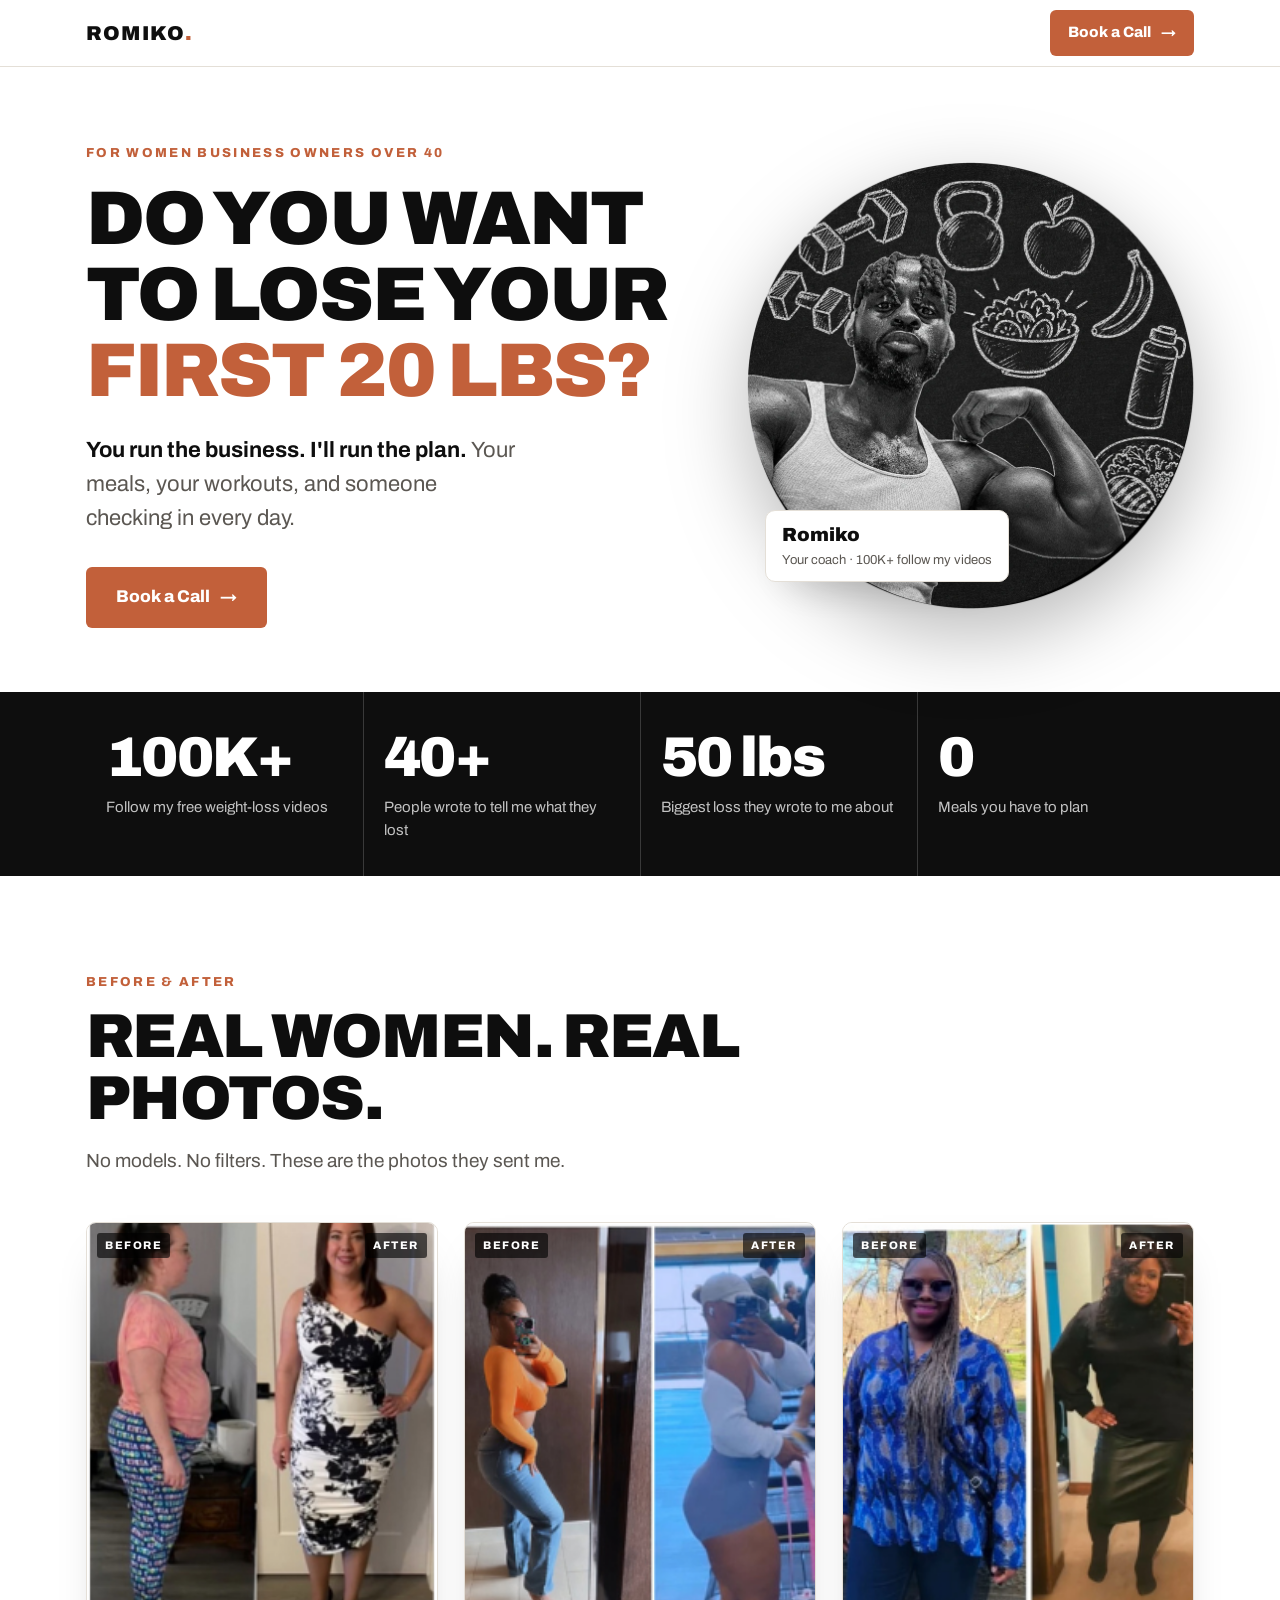
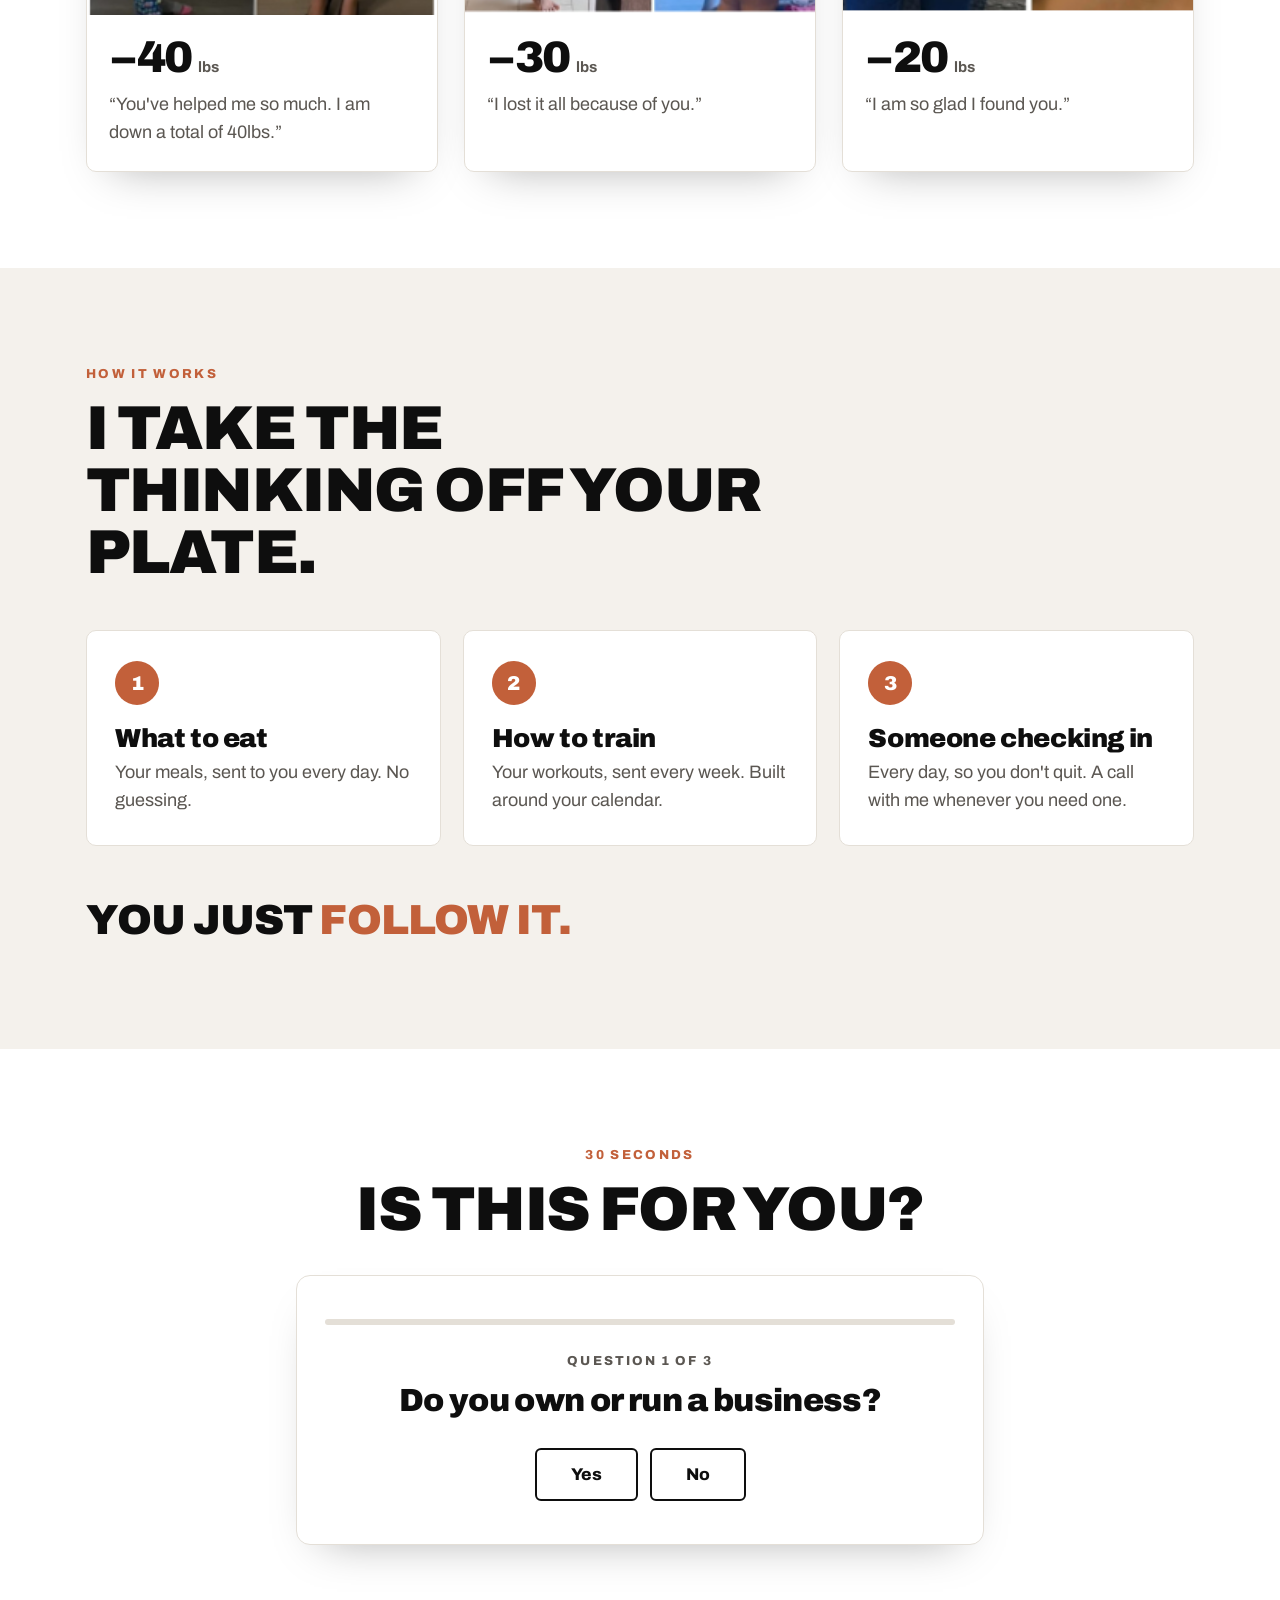
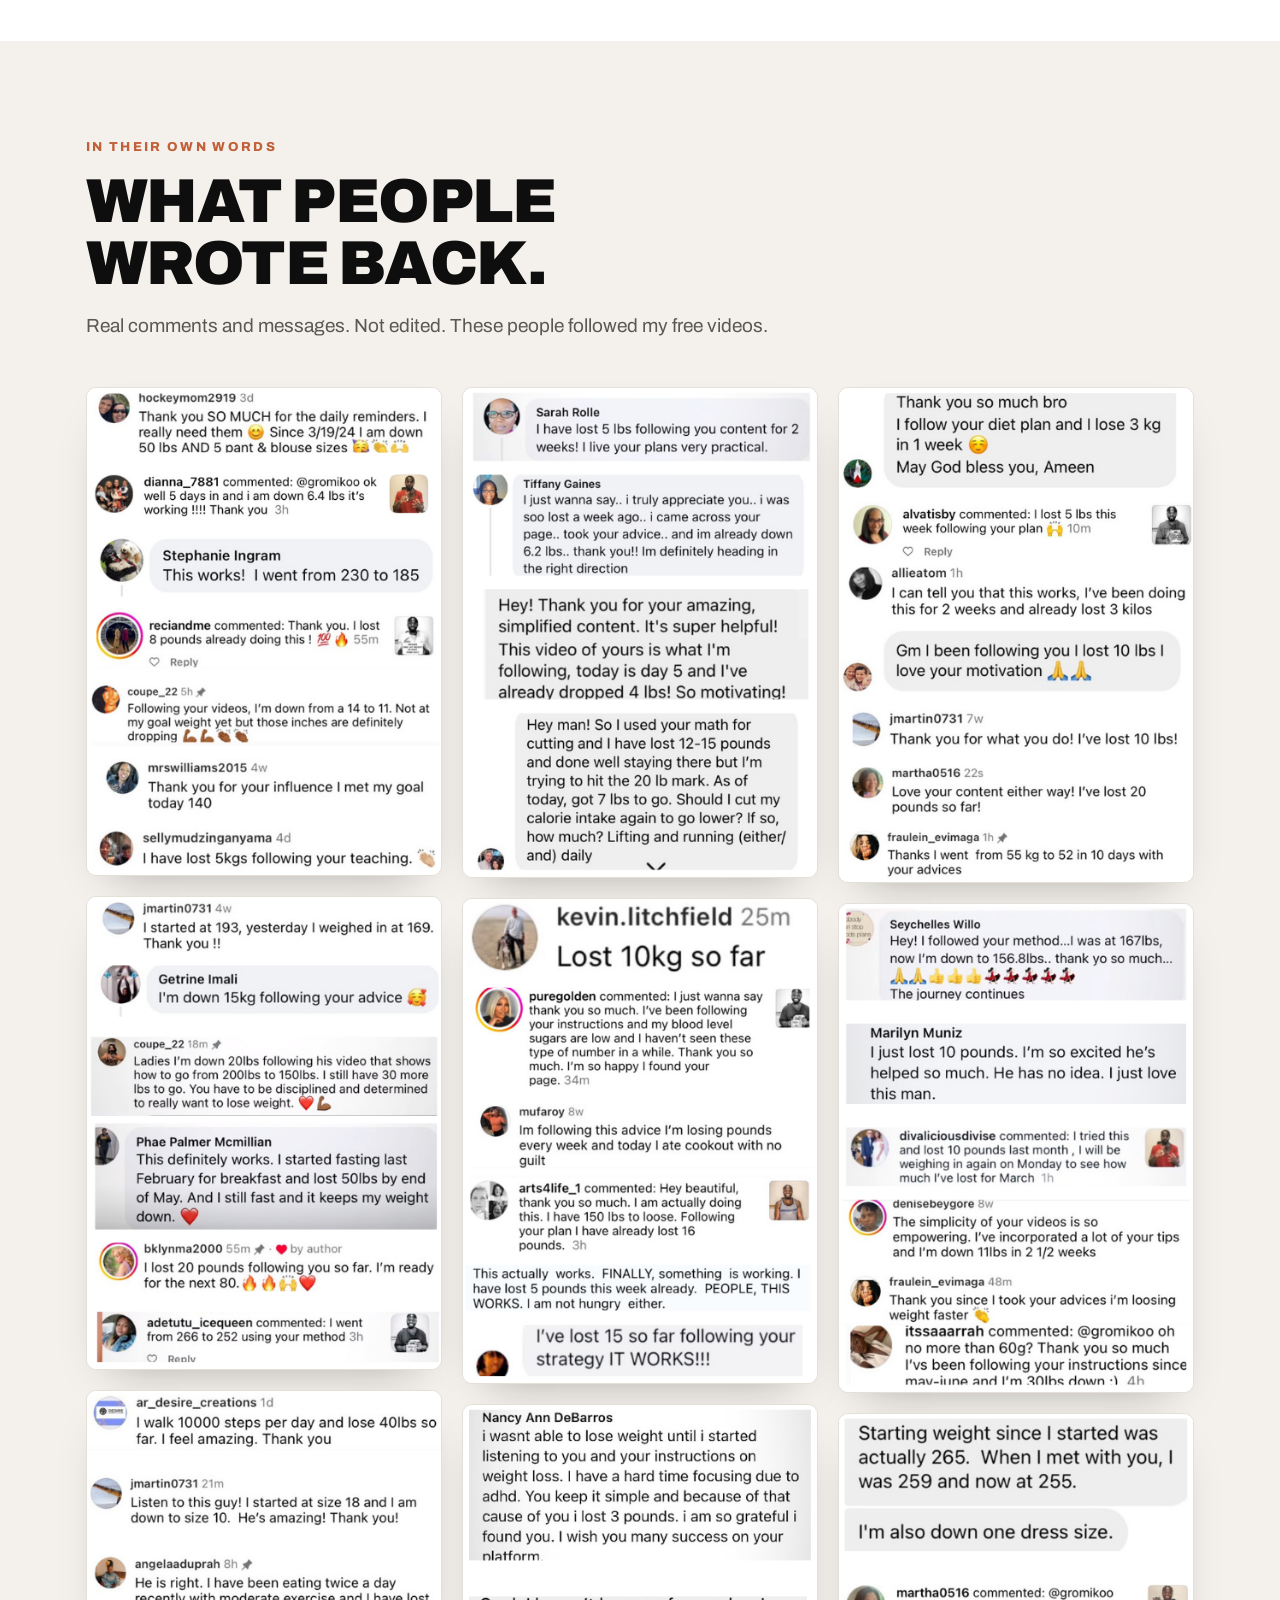
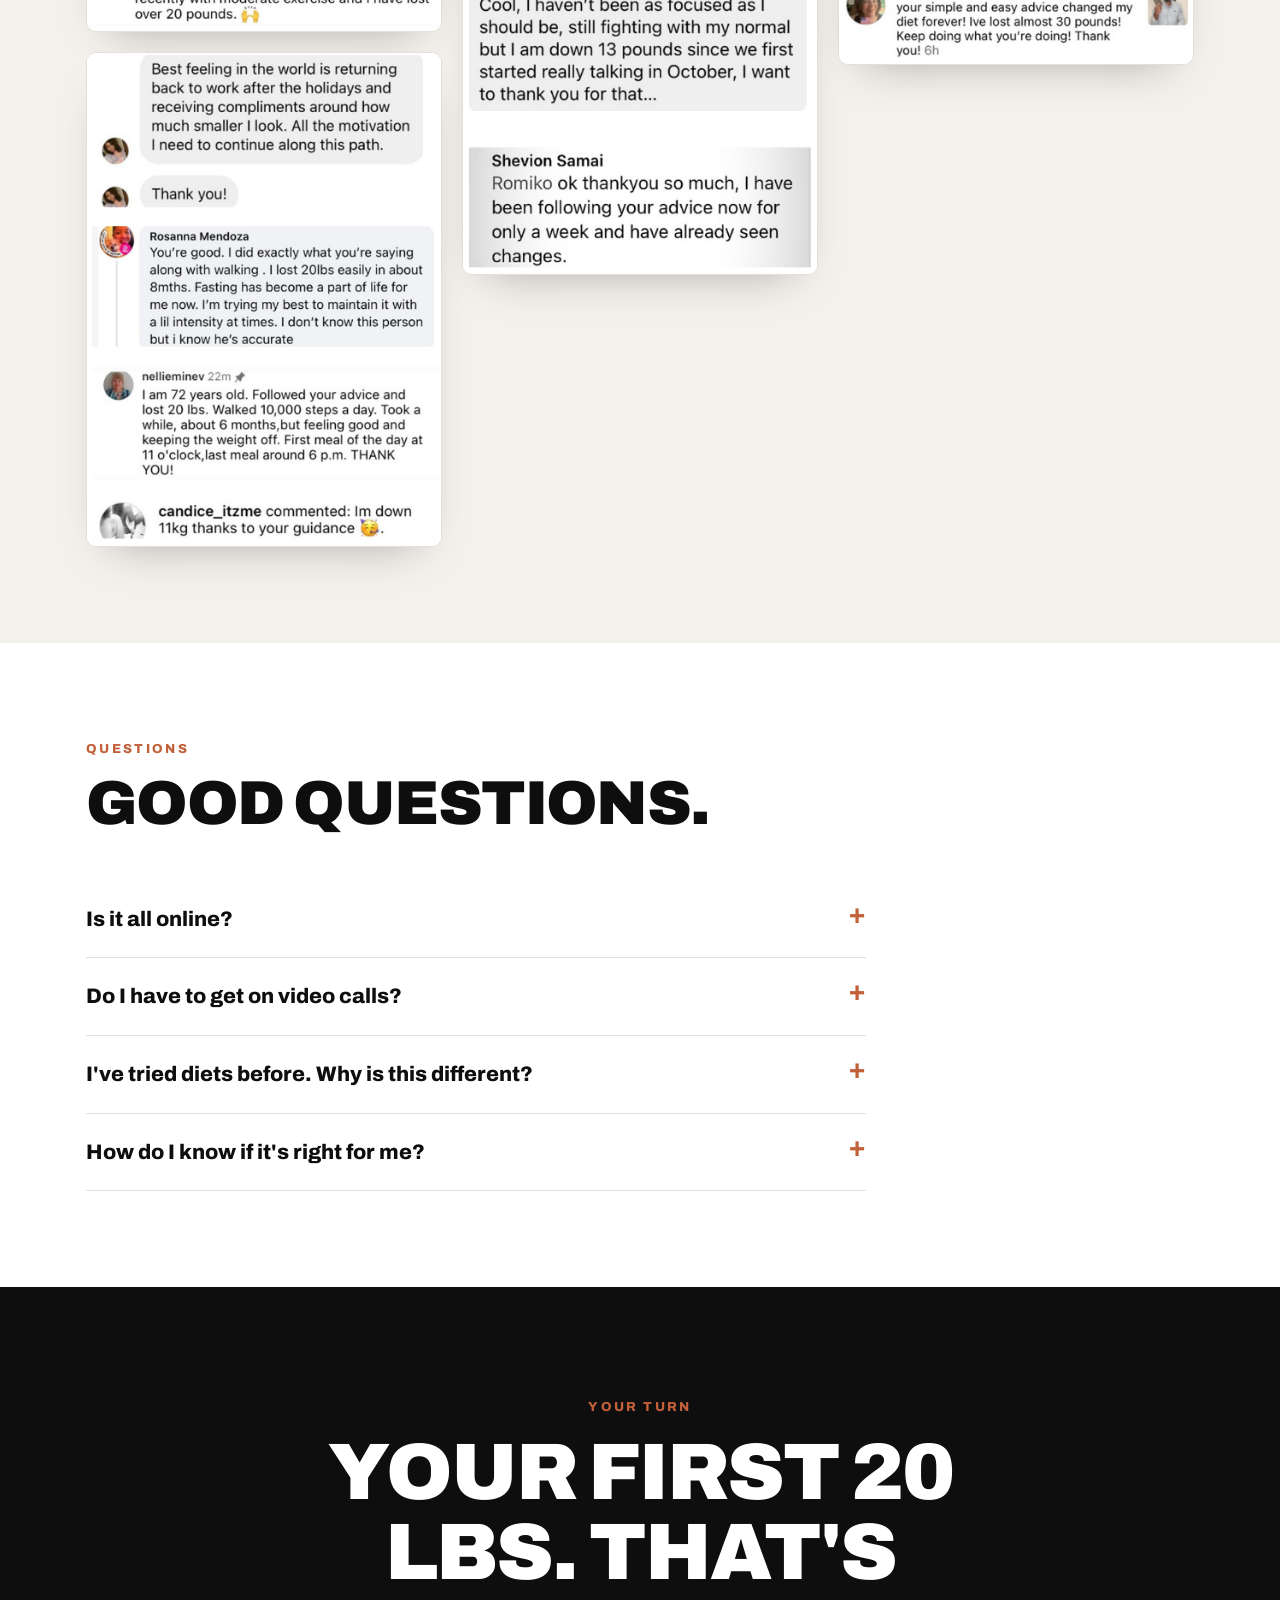
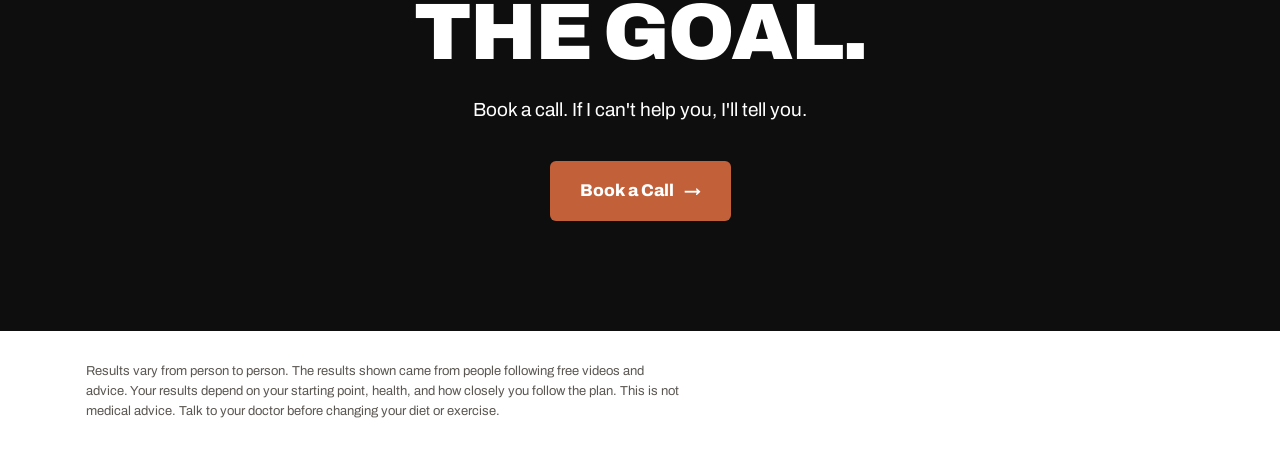
==== index.html @ 33d02146 "Add booked page (Calendly redirect target), shared stylesheet Co-Authored-By: Claude Opus 5.5 <norep" ====
<!doctype html>
<html lang="en">
<head>
<meta charset="utf-8">
<meta name="viewport" content="width=device-width, initial-scale=1">
<title>Romiko Coaching</title>
<meta name="description" content="Weight-loss coaching for women business owners over 40. You run the business. I'll run the plan.">
<link rel="preconnect" href="https://fonts.googleapis.com">
<link rel="preconnect" href="https://fonts.gstatic.com" crossorigin>
<link href="https://fonts.googleapis.com/css2?family=Archivo:wght@400;500;600;800;900&display=swap" rel="stylesheet">
<link rel="stylesheet" href="style.css">
</head>
<body>

<nav>
  <div class="wrap">
    <a class="logo" href="#">Romiko<span>.</span></a>
    <a class="btn" href="https://calendly.com/gromiko-mikooai/lose-20" target="_blank" rel="noopener">Book a Call <span class="arr">→</span></a>
  </div>
</nav>

<header class="hero">
  <div class="wrap hero-grid">
    <div>
      <div class="eyebrow rise">For women business owners over 40</div>
      <h1 class="rise d1">Do you want to lose your <span class="hl">first 20 lbs?</span></h1>
      <p class="lead rise d2"><b>You run the business. I'll run the plan.</b> Your meals, your workouts, and someone checking in every day.</p>
      <a class="btn rise d3" href="https://calendly.com/gromiko-mikooai/lose-20" target="_blank" rel="noopener">Book a Call <span class="arr">→</span></a>
    </div>
    <div class="hero-me rise d4">
      <img src="img/romiko.webp" alt="Romiko, your coach" width="900" height="900">
      <div class="me-badge"><b>Romiko</b><span>Your coach · 100K+ follow my videos</span></div>
    </div>
  </div>
</header>

<div class="stats">
  <div class="wrap">
    <div class="stat reveal"><b>100K+</b><span>Follow my free weight-loss videos</span></div>
    <div class="stat reveal"><b>40+</b><span>People wrote to tell me what they lost</span></div>
    <div class="stat reveal"><b>50 lbs</b><span>Biggest loss they wrote to me about</span></div>
    <div class="stat reveal"><b>0</b><span>Meals you have to plan</span></div>
  </div>
</div>

<section id="proof">
  <div class="wrap">
    <div class="sec-head reveal">
      <div class="eyebrow">Before &amp; after</div>
      <h2>Real women. Real photos.</h2>
      <p>No models. No filters. These are the photos they sent me.</p>
    </div>
    <div class="ba">
      <article class="ba-card reveal">
        <div class="ba-img"><img src="img/ba-40.png" alt="Before and after, down 40 lbs"><span class="b">Before</span><span class="a">After</span></div>
        <div class="ba-body"><div class="lbs">−40<small>lbs</small></div><q>You've helped me so much. I am down a total of 40lbs.</q></div>
      </article>
      <article class="ba-card reveal">
        <div class="ba-img"><img src="img/ba-30.png" alt="Before and after, down 30 lbs"><span class="b">Before</span><span class="a">After</span></div>
        <div class="ba-body"><div class="lbs">−30<small>lbs</small></div><q>I lost it all because of you.</q></div>
      </article>
      <article class="ba-card reveal">
        <div class="ba-img"><img src="img/ba-20.png" alt="Before and after, down 20 lbs"><span class="b">Before</span><span class="a">After</span></div>
        <div class="ba-body"><div class="lbs">−20<small>lbs</small></div><q>I am so glad I found you.</q></div>
      </article>
    </div>
  </div>
</section>

<section class="how">
  <div class="wrap">
    <div class="sec-head reveal">
      <div class="eyebrow">How it works</div>
      <h2>I take the thinking off your plate.</h2>
    </div>
    <div class="steps">
      <div class="step reveal"><div class="n">1</div><h3>What to eat</h3><p>Your meals, sent to you every day. No guessing.</p></div>
      <div class="step reveal"><div class="n">2</div><h3>How to train</h3><p>Your workouts, sent every week. Built around your calendar.</p></div>
      <div class="step reveal"><div class="n">3</div><h3>Someone checking in</h3><p>Every day, so you don't quit. A call with me whenever you need one.</p></div>
    </div>
    <p class="you reveal">You just <span>follow it.</span></p>
  </div>
</section>

<section id="quiz">
  <div class="wrap quiz">
    <div class="sec-head reveal">
      <div class="eyebrow">30 seconds</div>
      <h2>Is this for you?</h2>
    </div>
    <div class="q-card reveal" id="qcard" aria-live="polite"></div>
  </div>
</section>

<section id="words" style="background:var(--bg2)">
  <div class="wrap">
    <div class="sec-head reveal">
      <div class="eyebrow">In their own words</div>
      <h2>What people wrote back.</h2>
      <p>Real comments and messages. Not edited. These people followed my free videos.</p>
    </div>
    <div class="wall">
      <figure class="reveal"><img src="img/c-05.png" alt="Comments: down 50 lbs, 230 to 185, size 14 to 11" loading="lazy"></figure>
      <figure class="reveal"><img src="img/c-07.png" alt="Comments: 193 to 169, down 20 lbs, lost 50 lbs" loading="lazy"></figure>
      <figure class="reveal"><img src="img/c-03.png" alt="Comments: lost 40 lbs walking, size 18 to size 10" loading="lazy"></figure>
      <figure class="reveal"><img src="img/c-08.png" alt="Comments: lost 20 lbs, age 72 lost 20 lbs" loading="lazy"></figure>
      <figure class="reveal"><img src="img/c-04.png" alt="Messages: lost 5 lbs in 2 weeks, down 6.2 lbs" loading="lazy"></figure>
      <figure class="reveal"><img src="img/c-06.png" alt="Comments: lost 16 lbs, lost 15 lbs" loading="lazy"></figure>
      <figure class="reveal"><img src="img/c-11.png" alt="Messages: down 13 pounds" loading="lazy"></figure>
      <figure class="reveal"><img src="img/c-09.png" alt="Comments: lost 10 lbs, lost 20 pounds so far" loading="lazy"></figure>
      <figure class="reveal"><img src="img/c-10.png" alt="Comments: 167 to 156.8, down 11 lbs in 2.5 weeks, 30 lbs down" loading="lazy"></figure>
      <figure class="reveal"><img src="img/c-12.png" alt="Messages: down one dress size, lost almost 30 pounds" loading="lazy"></figure>
    </div>
  </div>
</section>

<section>
  <div class="wrap">
    <div class="sec-head reveal">
      <div class="eyebrow">Questions</div>
      <h2>Good questions.</h2>
    </div>
    <div class="faq">
      <details class="reveal"><summary>Is it all online?</summary><p>Yes. Your meals and workouts come to your phone. No gym visits with me, no set class times.</p></details>
      <details class="reveal"><summary>Do I have to get on video calls?</summary><p>No. You can book a call with me whenever you want one. You never have to.</p></details>
      <details class="reveal"><summary>I've tried diets before. Why is this different?</summary><p>Most diets give you rules and leave you alone. Here, the plan is made for you and someone checks in every day, so you don't quit on a busy week.</p></details>
      <details class="reveal"><summary>How do I know if it's right for me?</summary><p>Book a call. If I can't help you, I'll tell you.</p></details>
    </div>
  </div>
</section>

<section class="cta" id="start">
  <div class="wrap">
    <div class="eyebrow reveal">Your turn</div>
    <h2 class="reveal">Your first 20 lbs. That's the goal.</h2>
    <p class="reveal">Book a call. If I can't help you, I'll tell you.</p>
    <a class="btn reveal" href="https://calendly.com/gromiko-mikooai/lose-20" target="_blank" rel="noopener">Book a Call <span class="arr">→</span></a>
  </div>
</section>

<footer>
  <div class="wrap">
    <p>Results vary from person to person. The results shown came from people following free videos and advice. Your results depend on your starting point, health, and how closely you follow the plan. This is not medical advice. Talk to your doctor before changing your diet or exercise.</p>
  </div>
</footer>

<script>
const io=new IntersectionObserver(es=>es.forEach(e=>{if(e.isIntersecting){e.target.classList.add('in');io.unobserve(e.target)}}),{threshold:.12});
document.querySelectorAll('.reveal').forEach(el=>io.observe(el));

const Q=["Do you own or run a business?","Are you over 40?","Have you tried to lose weight before and stopped?"];
const card=document.getElementById('qcard'); let i=0, yes=0;
function render(){
  if(i<Q.length){
    card.innerHTML=`<div class="fade"><div class="q-bar"><i style="width:${i/Q.length*100}%"></i></div>
      <div class="q-step">Question ${i+1} of ${Q.length}</div><div class="q-text">${Q[i]}</div>
      <div class="q-btns"><button data-a="1">Yes</button><button data-a="0">No</button></div></div>`;
    card.querySelectorAll('button').forEach(b=>b.onclick=()=>{yes+=+b.dataset.a;i++;render()});
  } else {
    const fit=yes>=2;
    card.innerHTML=`<div class="fade q-result"><div class="q-bar"><i style="width:100%"></i></div>
      <div class="q-text">${fit?"You're who I built this for.":"This might not be the best fit."}</div>
      <p>${fit?"You don't need more willpower. You need a plan made for you and someone checking in. Let's talk.":"That's okay. Book a call anyway and I'll tell you honestly if I can help."}</p>
      <a class="btn" href="https://calendly.com/gromiko-mikooai/lose-20" target="_blank" rel="noopener">Book a Call <span class="arr">→</span></a></div>`;
  }
}
render();
</script>
</body>
</html>
---- style.css ----
:root{
  --bg:#FFFFFF; --bg2:#F4F1EC; --ink:#0E0E0E; --ink2:#5B5752; --line:#E4DFD7;
  --accent:#C2603A; --accent-ink:#FFFFFF; --dark:#0E0E0E; --dark-ink:#FFFFFF; --card:#FFFFFF;
  --shadow:0 20px 44px -26px rgba(0,0,0,.35);
}
@media (prefers-color-scheme: dark){
  :root:not([data-theme="light"]){
    --bg:#0F0F0F; --bg2:#181715; --ink:#F5F2ED; --ink2:#ABA59C; --line:#2C2A27;
    --accent:#E07A50; --accent-ink:#140B06; --dark:#F5F2ED; --dark-ink:#0F0F0F; --card:#1B1A18;
    --shadow:0 20px 44px -26px rgba(0,0,0,.8);
  }
}
:root[data-theme="dark"]{
  --bg:#0F0F0F; --bg2:#181715; --ink:#F5F2ED; --ink2:#ABA59C; --line:#2C2A27;
  --accent:#E07A50; --accent-ink:#140B06; --dark:#F5F2ED; --dark-ink:#0F0F0F; --card:#1B1A18;
  --shadow:0 20px 44px -26px rgba(0,0,0,.8);
}
*{box-sizing:border-box;margin:0;padding:0}
html{scroll-behavior:smooth}
body{background:var(--bg);color:var(--ink);font-family:"Archivo",sans-serif;font-size:18px;line-height:1.55;-webkit-font-smoothing:antialiased;overflow-x:hidden}
.wrap{max-width:1140px;margin:0 auto;padding:0 16px}
h1,h2,h3{font-weight:900;line-height:1;letter-spacing:-.025em}
.eyebrow{font-size:13px;font-weight:800;letter-spacing:.18em;text-transform:uppercase;color:var(--accent)}
.btn{display:inline-flex;align-items:center;gap:10px;background:var(--accent);color:var(--accent-ink);text-decoration:none;font-weight:800;font-size:17px;padding:17px 30px;border-radius:6px;border:0;cursor:pointer;font-family:inherit;transition:transform .18s,filter .18s}
.btn:hover{transform:translateY(-2px);filter:brightness(1.06)}
.btn .arr{transition:transform .18s}.btn:hover .arr{transform:translateX(4px)}

/* nav */
nav{position:sticky;top:0;z-index:20;background:color-mix(in srgb,var(--bg) 88%,transparent);backdrop-filter:blur(10px);border-bottom:1px solid var(--line)}
nav .wrap{display:flex;justify-content:space-between;align-items:center;height:66px}
.logo{font-weight:900;font-size:20px;letter-spacing:.06em;text-transform:uppercase;color:var(--ink);text-decoration:none}
.logo span{color:var(--accent)}
nav .btn{padding:11px 18px;font-size:15px}

/* hero */
.hero{padding:76px 0 64px}
.hero-grid{display:grid;grid-template-columns:1.15fr .85fr;gap:56px;align-items:center}
.hero h1{font-size:clamp(46px,6vw,76px);margin:18px 0 24px;text-transform:uppercase}
.hero h1 .hl{color:var(--accent)}
.hero .lead{font-size:clamp(19px,2.1vw,22px);color:var(--ink2);max-width:33ch;margin-bottom:32px}
.hero .lead b{color:var(--ink)}
.hero-pics{display:grid;grid-template-columns:1fr 1fr;gap:14px}
.hero-pics figure{position:relative;border-radius:8px;overflow:hidden;box-shadow:var(--shadow)}
.hero-pics figure:nth-child(2){margin-top:56px}
.hero-pics img{display:block;width:100%;aspect-ratio:232/280;object-fit:cover}
.tag{position:absolute;left:10px;bottom:10px;background:var(--dark);color:var(--dark-ink);font-weight:900;font-size:15px;padding:6px 10px;border-radius:4px;letter-spacing:.02em}


.hero-me{position:relative;max-width:520px;justify-self:center;width:100%}
.hero-me img{display:block;width:100%;height:auto;filter:drop-shadow(0 26px 40px rgba(0,0,0,.28))}
.me-badge{position:absolute;left:4%;bottom:6%;background:var(--card);color:var(--ink);border:1px solid var(--line);border-radius:10px;padding:12px 16px;box-shadow:var(--shadow);line-height:1.25}
.me-badge b{display:block;font-weight:900;font-size:19px}
.me-badge span{font-size:13px;color:var(--ink2)}
/* stats */
.stats{background:var(--dark);color:var(--dark-ink)}
.stats .wrap{display:grid;grid-template-columns:repeat(4,1fr)}
.stat{padding:38px 20px 34px}
.stat + .stat{border-left:1px solid color-mix(in srgb,var(--dark-ink) 18%,transparent)}
.stat b{display:block;font-weight:900;font-size:clamp(36px,4.6vw,56px);line-height:1;letter-spacing:-.03em}
.stat span{display:block;margin-top:10px;font-size:15px;opacity:.75}

section{padding:96px 0}
.sec-head{max-width:700px;margin-bottom:46px}
.sec-head h2{font-size:clamp(36px,5.2vw,62px);margin-top:14px;text-transform:uppercase}
.sec-head p{color:var(--ink2);margin-top:16px;font-size:19px}

/* before/after */
.ba{display:grid;grid-template-columns:repeat(3,1fr);gap:26px}
.ba-card{background:var(--card);border:1px solid var(--line);border-radius:10px;overflow:hidden;box-shadow:var(--shadow)}
.ba-img{position:relative}
.ba-img img{width:100%;display:block;aspect-ratio:232/260;object-fit:cover}
.ba-img .b,.ba-img .a{position:absolute;top:10px;font-size:11px;font-weight:800;letter-spacing:.14em;text-transform:uppercase;background:rgba(0,0,0,.62);color:#fff;padding:4px 8px;border-radius:3px}
.ba-img .b{left:10px}.ba-img .a{right:10px}
.ba-body{padding:20px 22px 24px}
.ba-body .lbs{font-weight:900;font-size:44px;letter-spacing:-.03em;line-height:1}
.ba-body .lbs small{font-size:15px;font-weight:700;color:var(--ink2);letter-spacing:0;margin-left:6px}
.ba-body q{display:block;margin-top:12px;color:var(--ink2)}

/* how */
.how{background:var(--bg2)}
.steps{display:grid;grid-template-columns:repeat(3,1fr);gap:22px}
.step{background:var(--card);border-radius:10px;padding:30px 28px;border:1px solid var(--line)}
.step .n{width:44px;height:44px;border-radius:50%;background:var(--accent);color:var(--accent-ink);display:grid;place-items:center;font-weight:900;font-size:20px}
.step h3{font-size:26px;margin:20px 0 8px;letter-spacing:-.015em}
.step p{color:var(--ink2)}
.you{margin-top:42px;font-weight:900;font-size:clamp(28px,3.6vw,42px);text-transform:uppercase;letter-spacing:-.02em}
.you span{color:var(--accent)}

/* quiz */
.quiz{max-width:720px;margin:0 auto;text-align:center}
.quiz .sec-head{margin:0 auto 34px}
.q-card{background:var(--card);border:1px solid var(--line);border-radius:14px;padding:38px 28px;box-shadow:var(--shadow);min-height:270px;display:flex;flex-direction:column;justify-content:center}
.q-bar{height:6px;background:var(--line);border-radius:6px;overflow:hidden;margin-bottom:26px}
.q-bar i{display:block;height:100%;width:0;background:var(--accent);transition:width .4s ease}
.q-step{font-size:13px;font-weight:800;letter-spacing:.16em;text-transform:uppercase;color:var(--ink2)}
.q-text{font-size:clamp(24px,3.2vw,32px);font-weight:900;letter-spacing:-.02em;margin:12px 0 28px;line-height:1.15}
.q-btns{display:flex;gap:12px;justify-content:center;flex-wrap:wrap}
.q-btns button{font-family:inherit;font-weight:800;font-size:17px;padding:15px 34px;border-radius:6px;cursor:pointer;border:2px solid var(--ink);background:transparent;color:var(--ink);transition:background .15s,color .15s,transform .15s}
.q-btns button:hover{background:var(--ink);color:var(--bg);transform:translateY(-2px)}
.q-result p{color:var(--ink2);margin:0 auto 26px;max-width:40ch}
.fade{animation:fade .35s ease}
@keyframes fade{from{opacity:0;transform:translateY(8px)}to{opacity:1;transform:none}}

/* wall */
.wall{columns:3 300px;column-gap:20px}
.wall figure{break-inside:avoid;margin-bottom:20px;background:#fff;border-radius:10px;overflow:hidden;border:1px solid var(--line);box-shadow:var(--shadow)}
.wall img{display:block;width:100%;height:auto}

/* faq */
.faq{max-width:780px}
.faq details{border-bottom:1px solid var(--line);padding:22px 0}
.faq summary{list-style:none;cursor:pointer;font-weight:800;font-size:21px;display:flex;justify-content:space-between;gap:20px}
.faq summary::-webkit-details-marker{display:none}
.faq summary::after{content:"+";color:var(--accent);font-size:28px;line-height:.8;transition:transform .2s}
.faq details[open] summary::after{transform:rotate(45deg)}
.faq details p{color:var(--ink2);margin-top:12px;max-width:62ch}

/* cta */
.cta{background:var(--dark);color:var(--dark-ink);text-align:center;padding:110px 0}
.cta h2{font-size:clamp(42px,6.4vw,80px);text-transform:uppercase;max-width:13ch;margin:16px auto 22px}
.cta p{opacity:.75;max-width:44ch;margin:0 auto 36px;font-size:19px}
footer{padding:30px 0 44px;font-size:13px;color:var(--ink2)}
footer p{max-width:85ch}

/* motion */
.rise{opacity:0;transform:translateY(18px);animation:rise .75s cubic-bezier(.2,.7,.2,1) forwards}
.d1{animation-delay:.08s}.d2{animation-delay:.18s}.d3{animation-delay:.3s}.d4{animation-delay:.42s}
@keyframes rise{to{opacity:1;transform:none}}
.reveal{opacity:0;transform:translateY(22px);transition:opacity .7s ease,transform .7s cubic-bezier(.2,.7,.2,1)}
.reveal.in{opacity:1;transform:none}
@media (prefers-reduced-motion:reduce){.rise,.reveal{opacity:1;transform:none;animation:none;transition:none}}

@media (max-width:880px){
  .hero{padding:44px 0 48px}
  .hero-grid{grid-template-columns:1fr;gap:36px}
  .hero-pics{max-width:440px}
  .stats .wrap{grid-template-columns:1fr 1fr}
  .stat:nth-child(3){border-left:0}
  .stat:nth-child(n+3){border-top:1px solid color-mix(in srgb,var(--dark-ink) 18%,transparent)}
  .ba,.steps{grid-template-columns:1fr}
  .ba{max-width:460px}
  section{padding:68px 0}
  nav .btn{display:none}
}

/* booked page */
.booked-hero{padding:64px 0 56px;text-align:center}
.booked-hero .check{width:64px;height:64px;border-radius:50%;background:var(--accent);color:var(--accent-ink);display:grid;place-items:center;margin:0 auto 22px;font-size:32px;font-weight:900}
.booked-hero h1{font-size:clamp(44px,7vw,84px);text-transform:uppercase;margin:12px auto 18px;max-width:14ch}
.booked-hero h1 span{color:var(--accent)}
.when{display:inline-block;background:var(--dark);color:var(--dark-ink);font-weight:900;font-size:clamp(19px,2.4vw,24px);padding:14px 24px;border-radius:8px;letter-spacing:-.01em}
.booked-hero .sub{color:var(--ink2);margin-top:16px;font-size:19px}
.todo{display:grid;grid-template-columns:repeat(3,1fr);gap:22px}
.todo .step h3{font-size:24px}
.sign{display:flex;align-items:center;gap:18px;justify-content:center;margin-top:8px}
.sign img{width:84px;height:84px}
.sign p{font-weight:800;font-size:20px;text-align:left;line-height:1.3}
.sign p span{display:block;font-weight:500;font-size:15px;color:var(--ink2)}
@media (max-width:880px){.todo{grid-template-columns:1fr}.booked-hero{padding:44px 0 40px}}
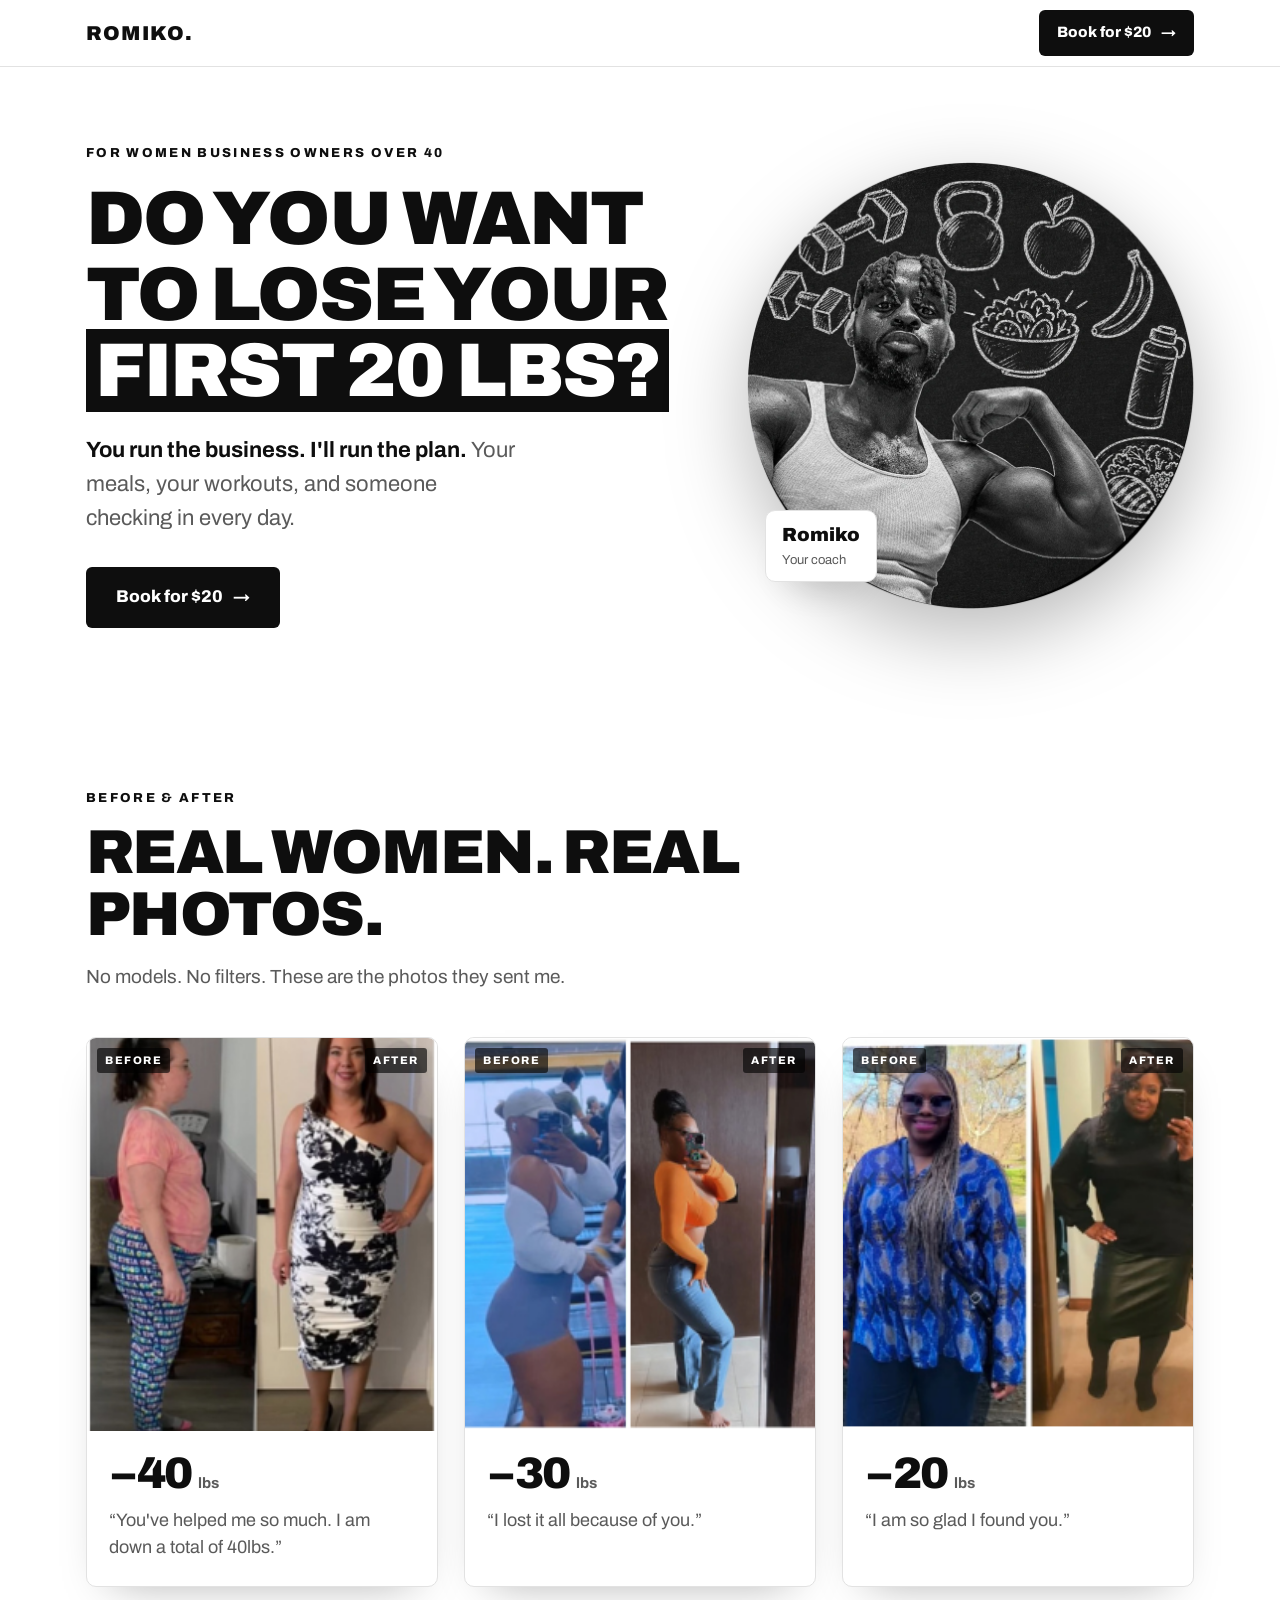
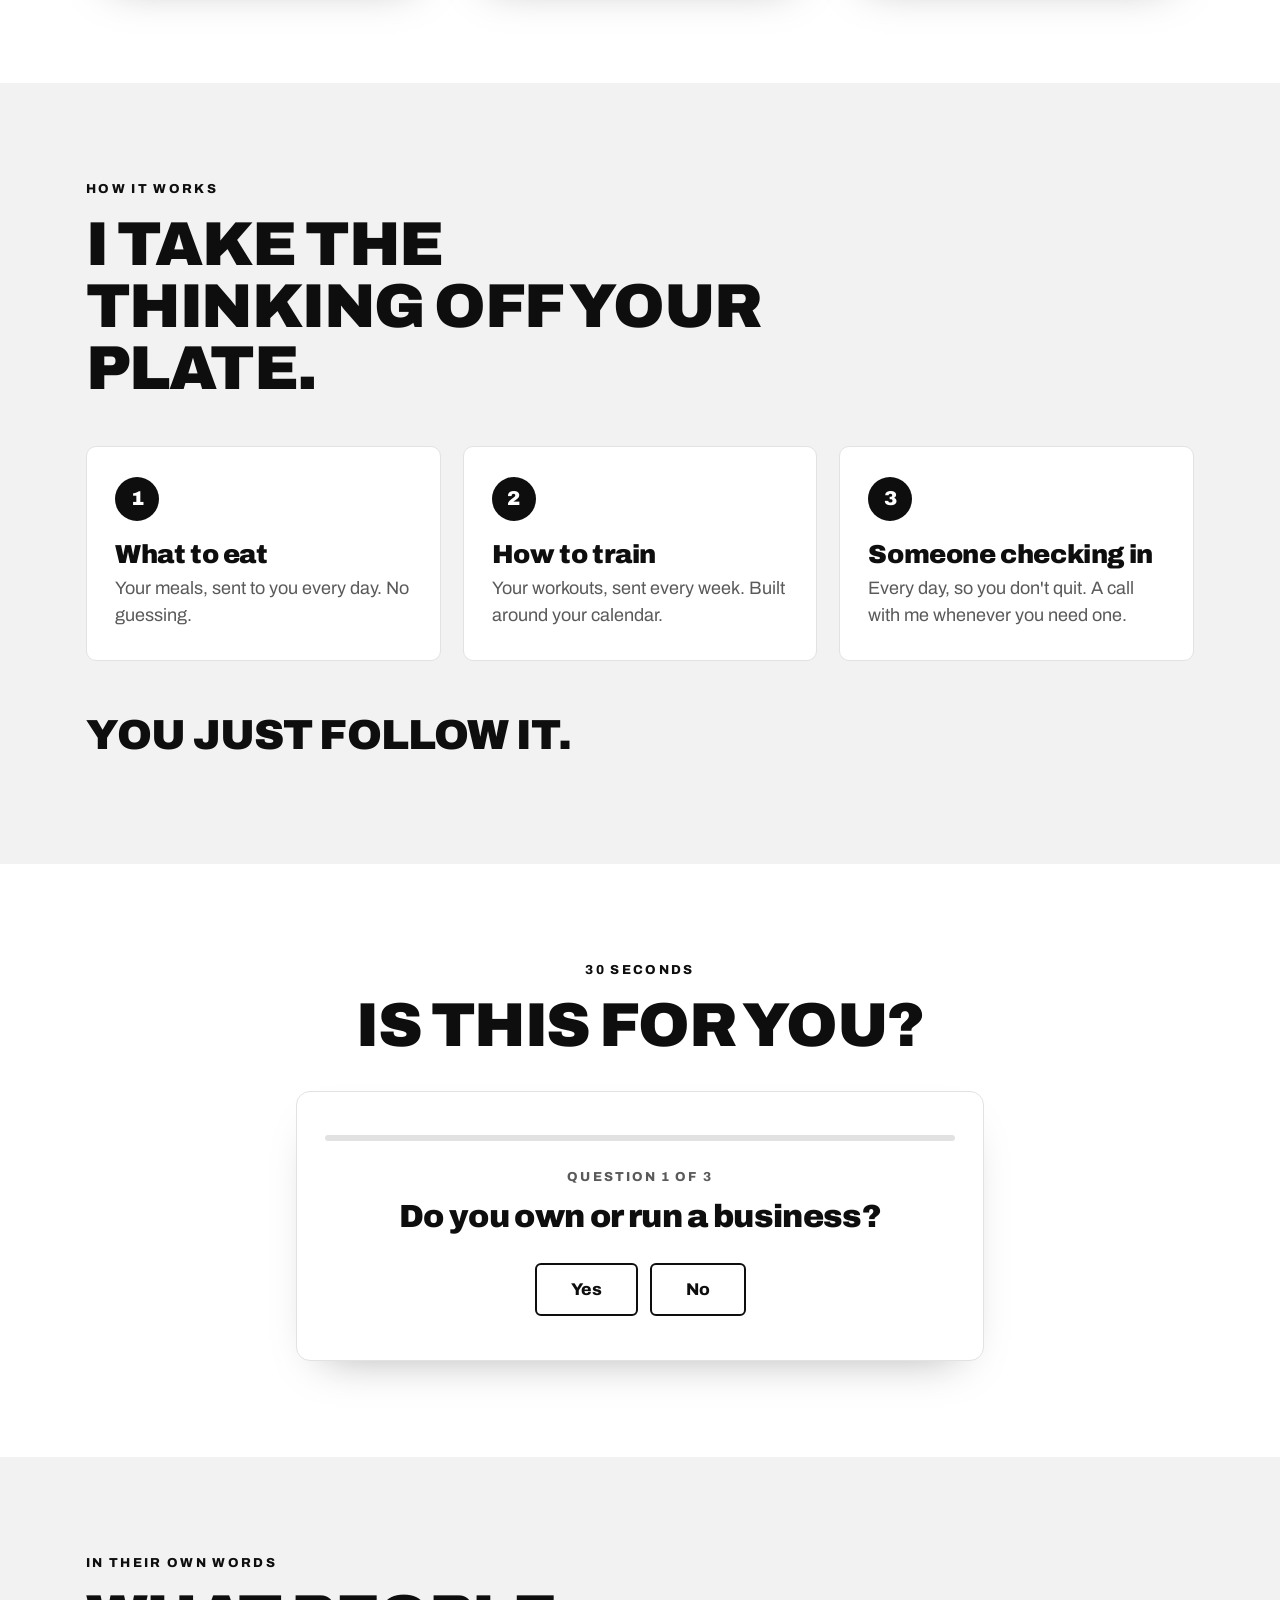
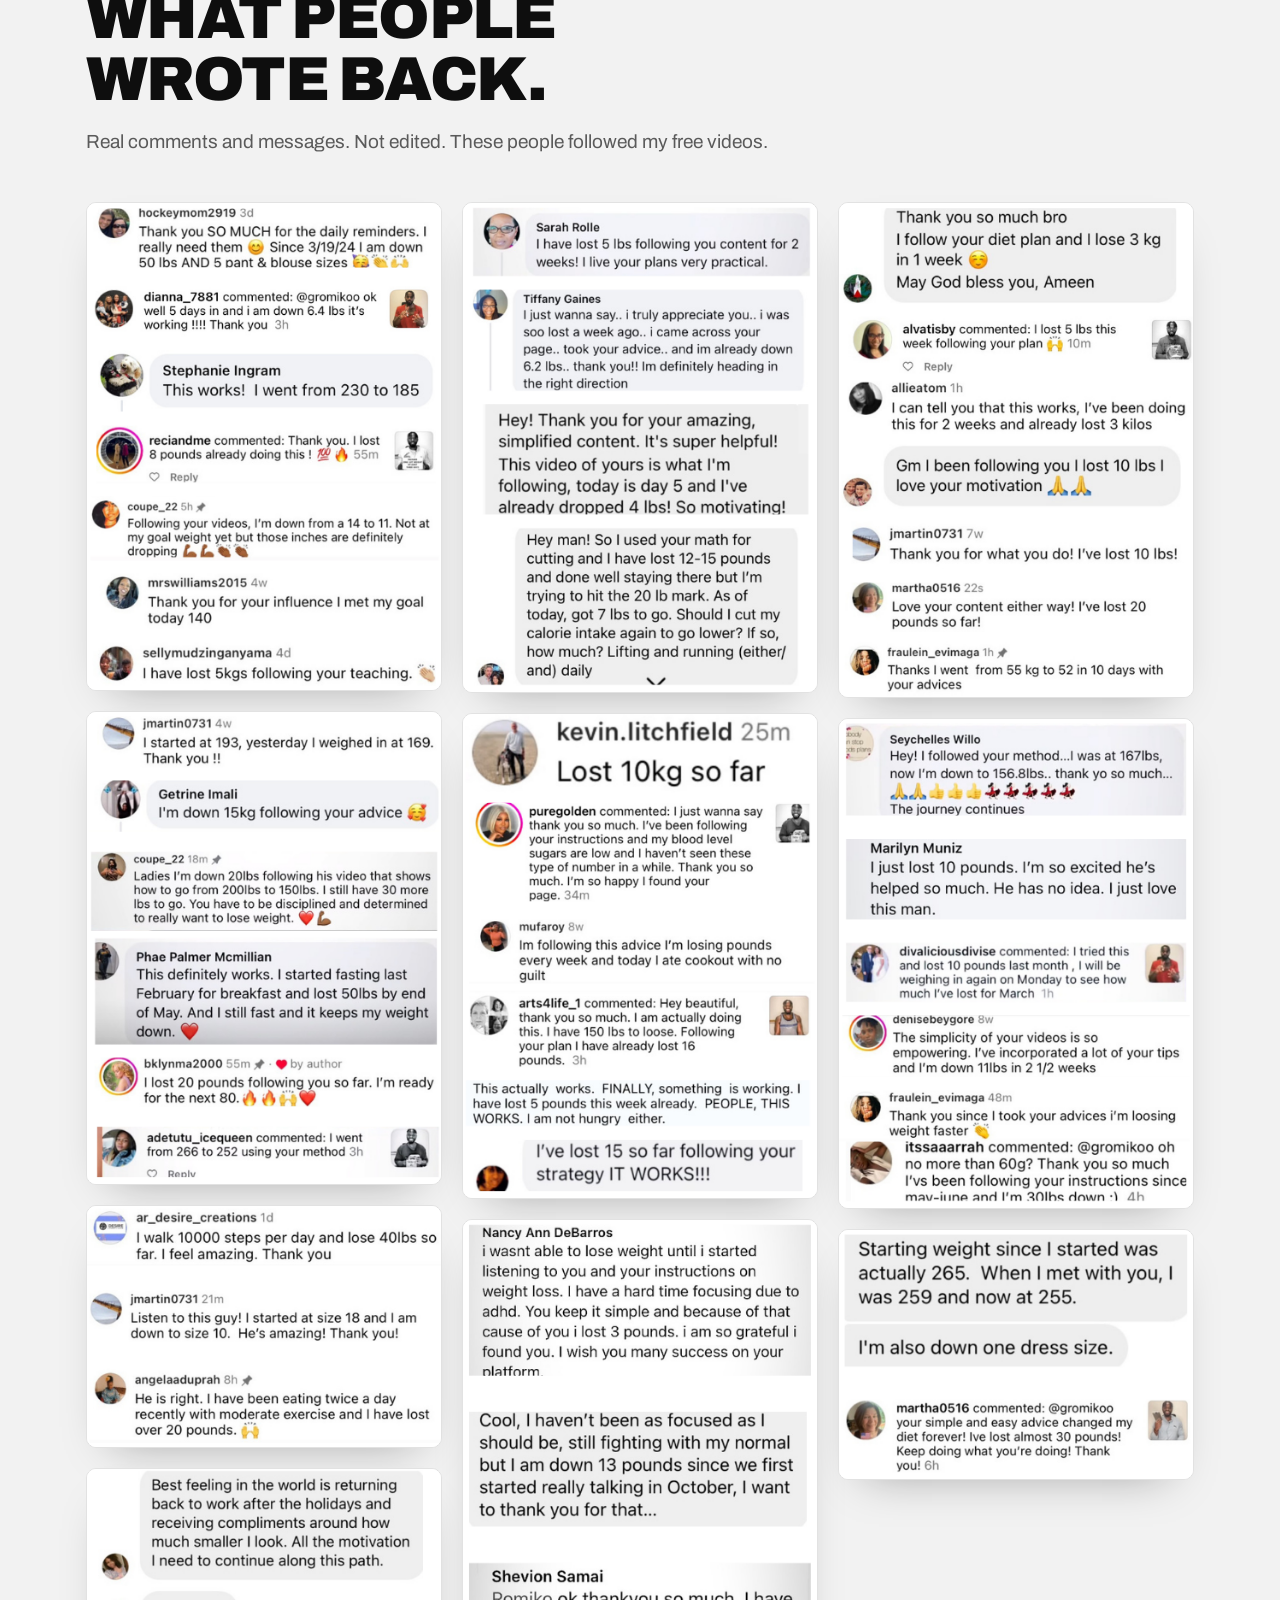
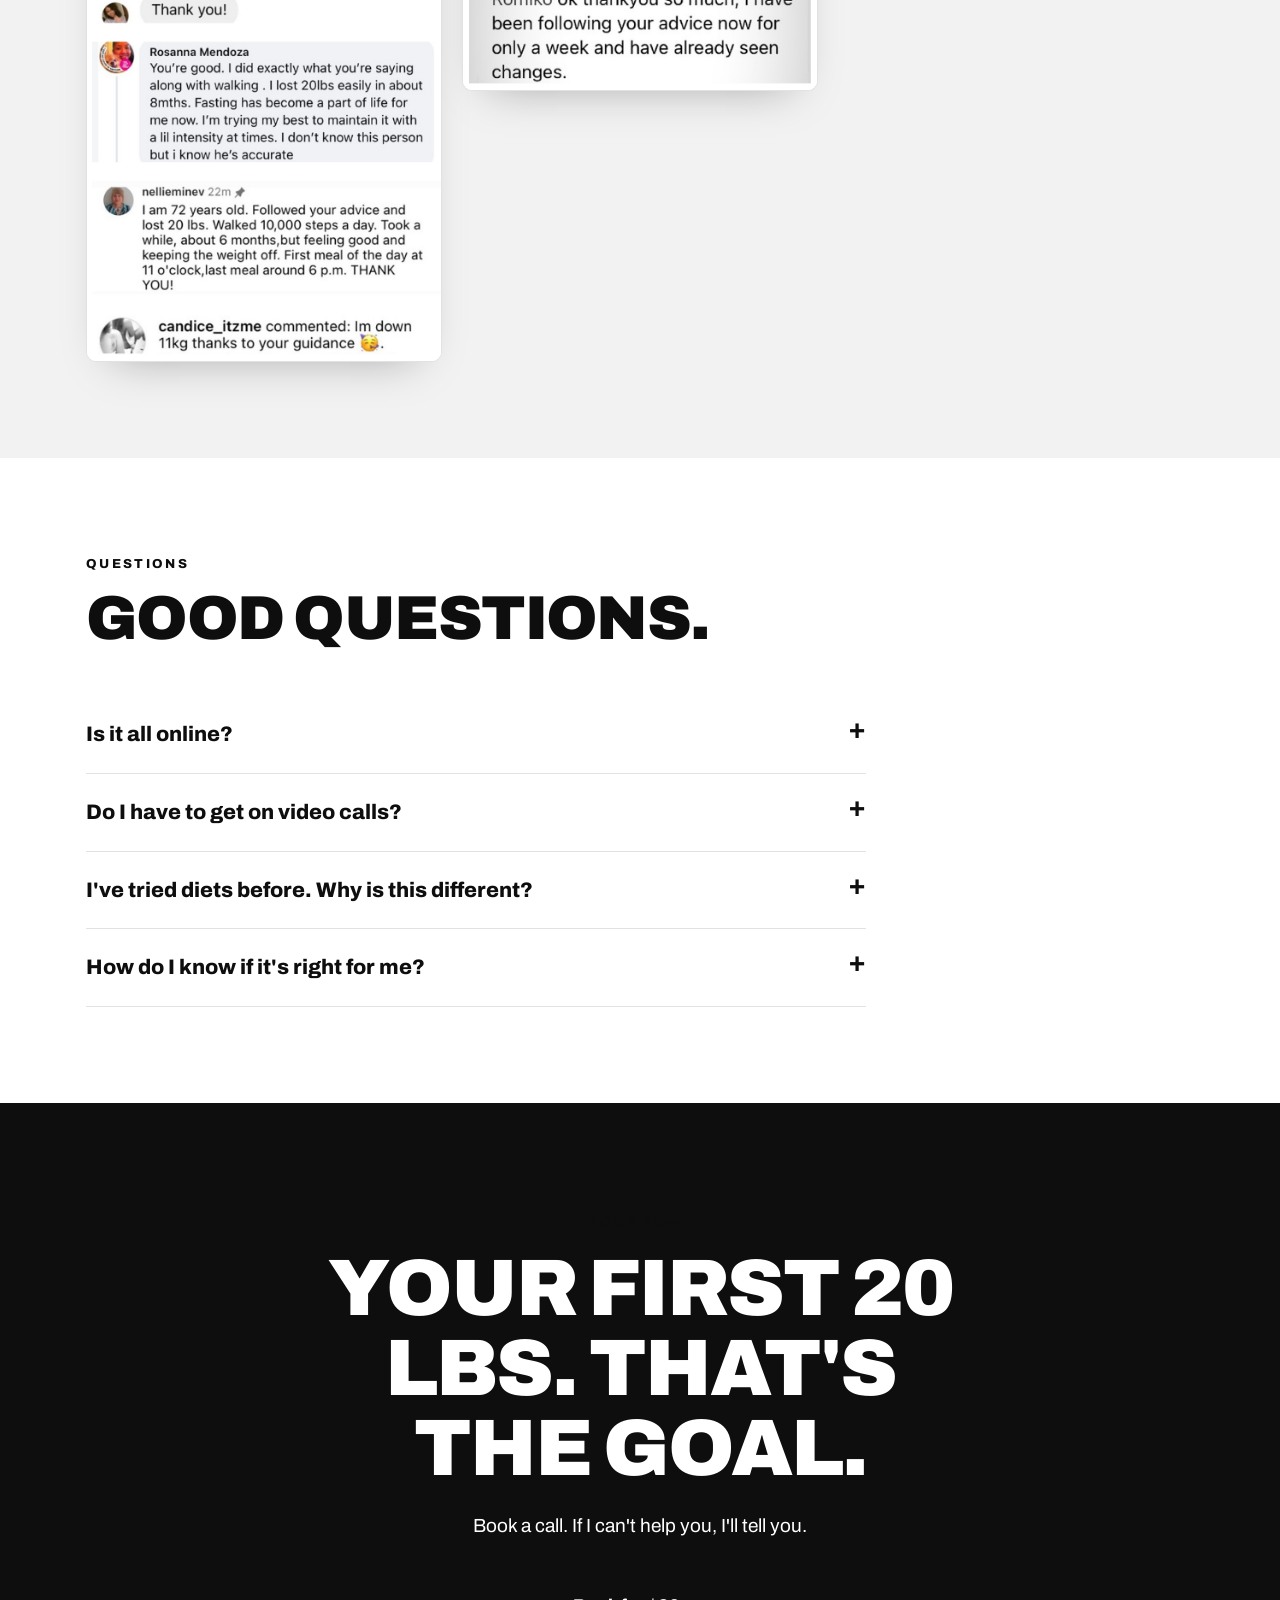
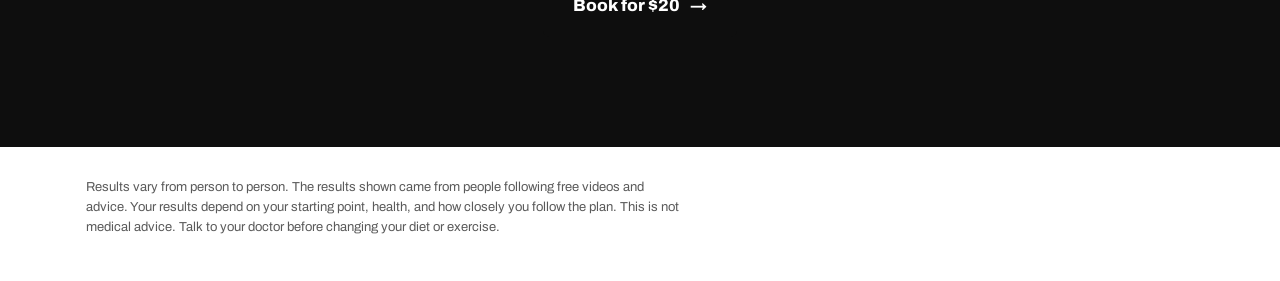
==== commit 8a5cb633: "Fitness site: $20 Stripe checkout flow, You're In page, booked page update - paid.html: after-paymen" ====
--- a/index.html
+++ b/index.html
@@ -5,6 +5,14 @@
 <meta name="viewport" content="width=device-width, initial-scale=1">
 <title>Romiko Coaching</title>
 <meta name="description" content="Weight-loss coaching for women business owners over 40. You run the business. I'll run the plan.">
+<meta property="og:type" content="website">
+<meta property="og:url" content="https://gromikoo.github.io/lose-20/">
+<meta property="og:title" content="Lose Your First 20 lbs — For Women Business Owners Over 40">
+<meta property="og:description" content="You run the business. I'll run the plan. See real before-and-after photos and book a free call.">
+<meta property="og:image" content="https://gromikoo.github.io/lose-20/img/share.jpg">
+<meta property="og:image:width" content="1200">
+<meta property="og:image:height" content="627">
+<meta name="twitter:card" content="summary_large_image">
 <link rel="preconnect" href="https://fonts.googleapis.com">
 <link rel="preconnect" href="https://fonts.gstatic.com" crossorigin>
 <link href="https://fonts.googleapis.com/css2?family=Archivo:wght@400;500;600;800;900&display=swap" rel="stylesheet">
@@ -15,7 +23,7 @@
 <nav>
   <div class="wrap">
     <a class="logo" href="#">Romiko<span>.</span></a>
-    <a class="btn" href="https://calendly.com/gromiko-mikooai/lose-20" target="_blank" rel="noopener">Book a Call <span class="arr">→</span></a>
+    <a class="btn" href="https://buy.stripe.com/28EfZhc9v9Z80Si1YJ87K00">Book for $20 <span class="arr">→</span></a>
   </div>
 </nav>
 
@@ -25,23 +33,14 @@
       <div class="eyebrow rise">For women business owners over 40</div>
       <h1 class="rise d1">Do you want to lose your <span class="hl">first 20 lbs?</span></h1>
       <p class="lead rise d2"><b>You run the business. I'll run the plan.</b> Your meals, your workouts, and someone checking in every day.</p>
-      <a class="btn rise d3" href="https://calendly.com/gromiko-mikooai/lose-20" target="_blank" rel="noopener">Book a Call <span class="arr">→</span></a>
+      <a class="btn rise d3" href="https://buy.stripe.com/28EfZhc9v9Z80Si1YJ87K00">Book for $20 <span class="arr">→</span></a>
     </div>
     <div class="hero-me rise d4">
       <img src="img/romiko.webp" alt="Romiko, your coach" width="900" height="900">
-      <div class="me-badge"><b>Romiko</b><span>Your coach · 100K+ follow my videos</span></div>
+      <div class="me-badge"><b>Romiko</b><span>Your coach</span></div>
     </div>
   </div>
 </header>
-
-<div class="stats">
-  <div class="wrap">
-    <div class="stat reveal"><b>100K+</b><span>Follow my free weight-loss videos</span></div>
-    <div class="stat reveal"><b>40+</b><span>People wrote to tell me what they lost</span></div>
-    <div class="stat reveal"><b>50 lbs</b><span>Biggest loss they wrote to me about</span></div>
-    <div class="stat reveal"><b>0</b><span>Meals you have to plan</span></div>
-  </div>
-</div>
 
 <section id="proof">
   <div class="wrap">
@@ -134,7 +133,7 @@
     <div class="eyebrow reveal">Your turn</div>
     <h2 class="reveal">Your first 20 lbs. That's the goal.</h2>
     <p class="reveal">Book a call. If I can't help you, I'll tell you.</p>
-    <a class="btn reveal" href="https://calendly.com/gromiko-mikooai/lose-20" target="_blank" rel="noopener">Book a Call <span class="arr">→</span></a>
+    <a class="btn reveal" href="https://buy.stripe.com/28EfZhc9v9Z80Si1YJ87K00">Book for $20 <span class="arr">→</span></a>
   </div>
 </section>
 
@@ -161,7 +160,7 @@
     card.innerHTML=`<div class="fade q-result"><div class="q-bar"><i style="width:100%"></i></div>
       <div class="q-text">${fit?"You're who I built this for.":"This might not be the best fit."}</div>
       <p>${fit?"You don't need more willpower. You need a plan made for you and someone checking in. Let's talk.":"That's okay. Book a call anyway and I'll tell you honestly if I can help."}</p>
-      <a class="btn" href="https://calendly.com/gromiko-mikooai/lose-20" target="_blank" rel="noopener">Book a Call <span class="arr">→</span></a></div>`;
+      <a class="btn" href="https://buy.stripe.com/28EfZhc9v9Z80Si1YJ87K00">Book for $20 <span class="arr">→</span></a></div>`;
   }
 }
 render();
--- a/style.css
+++ b/style.css
@@ -1,18 +1,18 @@
 :root{
-  --bg:#FFFFFF; --bg2:#F4F1EC; --ink:#0E0E0E; --ink2:#5B5752; --line:#E4DFD7;
-  --accent:#C2603A; --accent-ink:#FFFFFF; --dark:#0E0E0E; --dark-ink:#FFFFFF; --card:#FFFFFF;
+  --bg:#FFFFFF; --bg2:#F2F2F2; --ink:#0E0E0E; --ink2:#5A5A5A; --line:#E2E2E2;
+  --accent:#0E0E0E; --accent-ink:#FFFFFF; --dark:#0E0E0E; --dark-ink:#FFFFFF; --card:#FFFFFF;
   --shadow:0 20px 44px -26px rgba(0,0,0,.35);
 }
 @media (prefers-color-scheme: dark){
   :root:not([data-theme="light"]){
-    --bg:#0F0F0F; --bg2:#181715; --ink:#F5F2ED; --ink2:#ABA59C; --line:#2C2A27;
-    --accent:#E07A50; --accent-ink:#140B06; --dark:#F5F2ED; --dark-ink:#0F0F0F; --card:#1B1A18;
+    --bg:#0F0F0F; --bg2:#181818; --ink:#F2F2F2; --ink2:#A6A6A6; --line:#2C2C2C;
+    --accent:#F2F2F2; --accent-ink:#0F0F0F; --dark:#F2F2F2; --dark-ink:#0F0F0F; --card:#1B1B1B;
     --shadow:0 20px 44px -26px rgba(0,0,0,.8);
   }
 }
 :root[data-theme="dark"]{
-  --bg:#0F0F0F; --bg2:#181715; --ink:#F5F2ED; --ink2:#ABA59C; --line:#2C2A27;
-  --accent:#E07A50; --accent-ink:#140B06; --dark:#F5F2ED; --dark-ink:#0F0F0F; --card:#1B1A18;
+  --bg:#0F0F0F; --bg2:#181818; --ink:#F2F2F2; --ink2:#A6A6A6; --line:#2C2C2C;
+  --accent:#F2F2F2; --accent-ink:#0F0F0F; --dark:#F2F2F2; --dark-ink:#0F0F0F; --card:#1B1B1B;
   --shadow:0 20px 44px -26px rgba(0,0,0,.8);
 }
 *{box-sizing:border-box;margin:0;padding:0}
@@ -36,7 +36,7 @@
 .hero{padding:76px 0 64px}
 .hero-grid{display:grid;grid-template-columns:1.15fr .85fr;gap:56px;align-items:center}
 .hero h1{font-size:clamp(46px,6vw,76px);margin:18px 0 24px;text-transform:uppercase}
-.hero h1 .hl{color:var(--accent)}
+.hero h1 .hl{background:var(--ink);color:var(--bg);padding:0 .12em;box-decoration-break:clone;-webkit-box-decoration-break:clone}
 .hero .lead{font-size:clamp(19px,2.1vw,22px);color:var(--ink2);max-width:33ch;margin-bottom:32px}
 .hero .lead b{color:var(--ink)}
 .hero-pics{display:grid;grid-template-columns:1fr 1fr;gap:14px}
@@ -156,4 +156,20 @@
 .sign img{width:84px;height:84px}
 .sign p{font-weight:800;font-size:20px;text-align:left;line-height:1.3}
 .sign p span{display:block;font-weight:500;font-size:15px;color:var(--ink2)}
-@media (max-width:880px){.todo{grid-template-columns:1fr}.booked-hero{padding:44px 0 40px}}
+.todo.two{grid-template-columns:repeat(2,1fr);max-width:820px;margin:0 auto}
+@media (max-width:880px){.todo,.todo.two{grid-template-columns:1fr}.booked-hero{padding:44px 0 40px}}
+
+/* $20 start page */
+.fine{font-size:14px;color:var(--ink2);margin-top:14px}
+.fine.light{color:var(--dark-ink);opacity:.7}
+.steps.two-up{grid-template-columns:repeat(2,1fr)}
+.steps.four{grid-template-columns:repeat(4,1fr)}
+.step .n:not(:empty){font-size:20px}
+@media (max-width:880px){.steps.two-up,.steps.four{grid-template-columns:1fr}}
+[hidden]{display:none!important}
+.next-card{max-width:440px;margin:26px auto 4px;text-align:left;background:var(--card);border:1px solid var(--line);border-radius:12px;padding:22px 26px;box-shadow:var(--shadow)}
+.next-label{font-size:12px;font-weight:800;letter-spacing:.16em;text-transform:uppercase;color:var(--ink2);margin-bottom:12px}
+.next-card ul{list-style:none;display:grid;gap:10px}
+.next-card li{position:relative;padding-left:30px;font-weight:700;font-size:18px;line-height:1.35}
+.next-card li::before{content:"✓";position:absolute;left:0;top:0;width:20px;height:20px;border-radius:50%;background:var(--ink);color:var(--bg);font-size:12px;display:grid;place-items:center;margin-top:2px}
+.next-foot{margin-top:14px;padding-top:14px;border-top:1px solid var(--line);color:var(--ink2);font-size:16px}
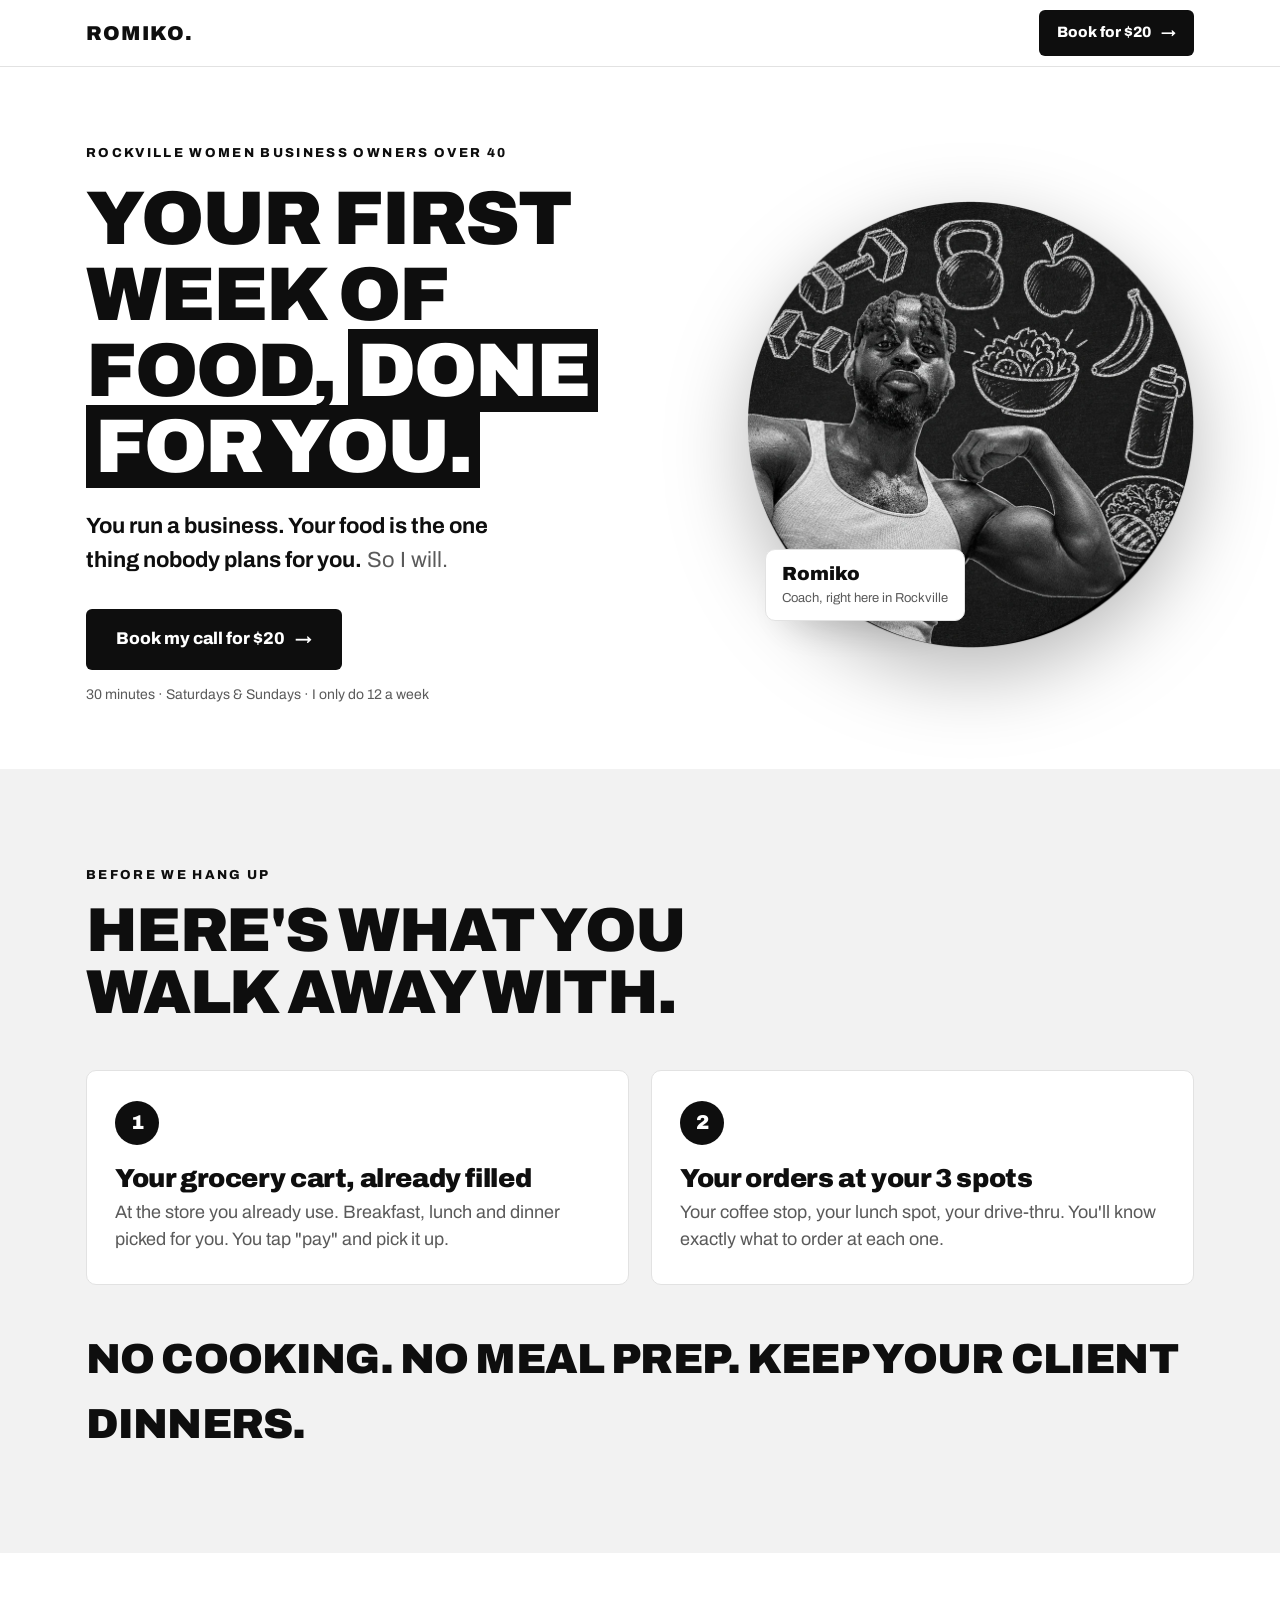
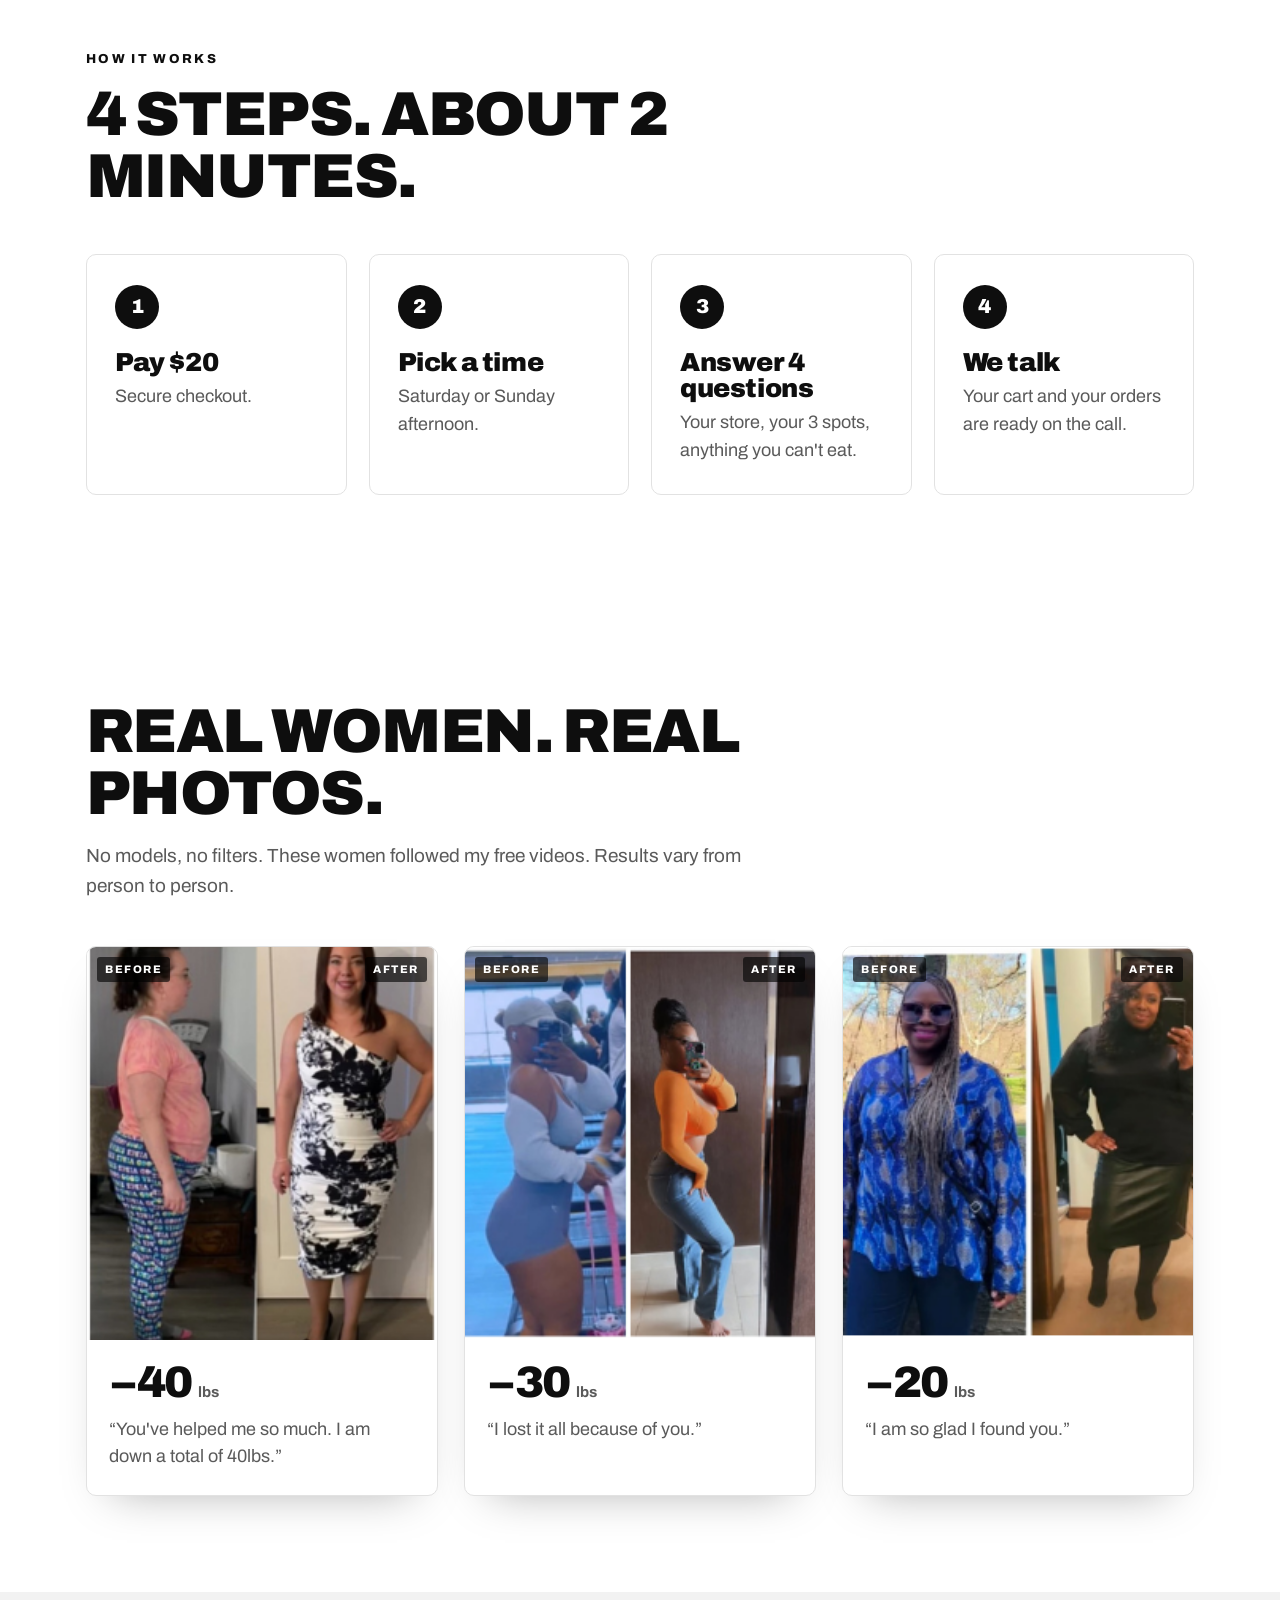
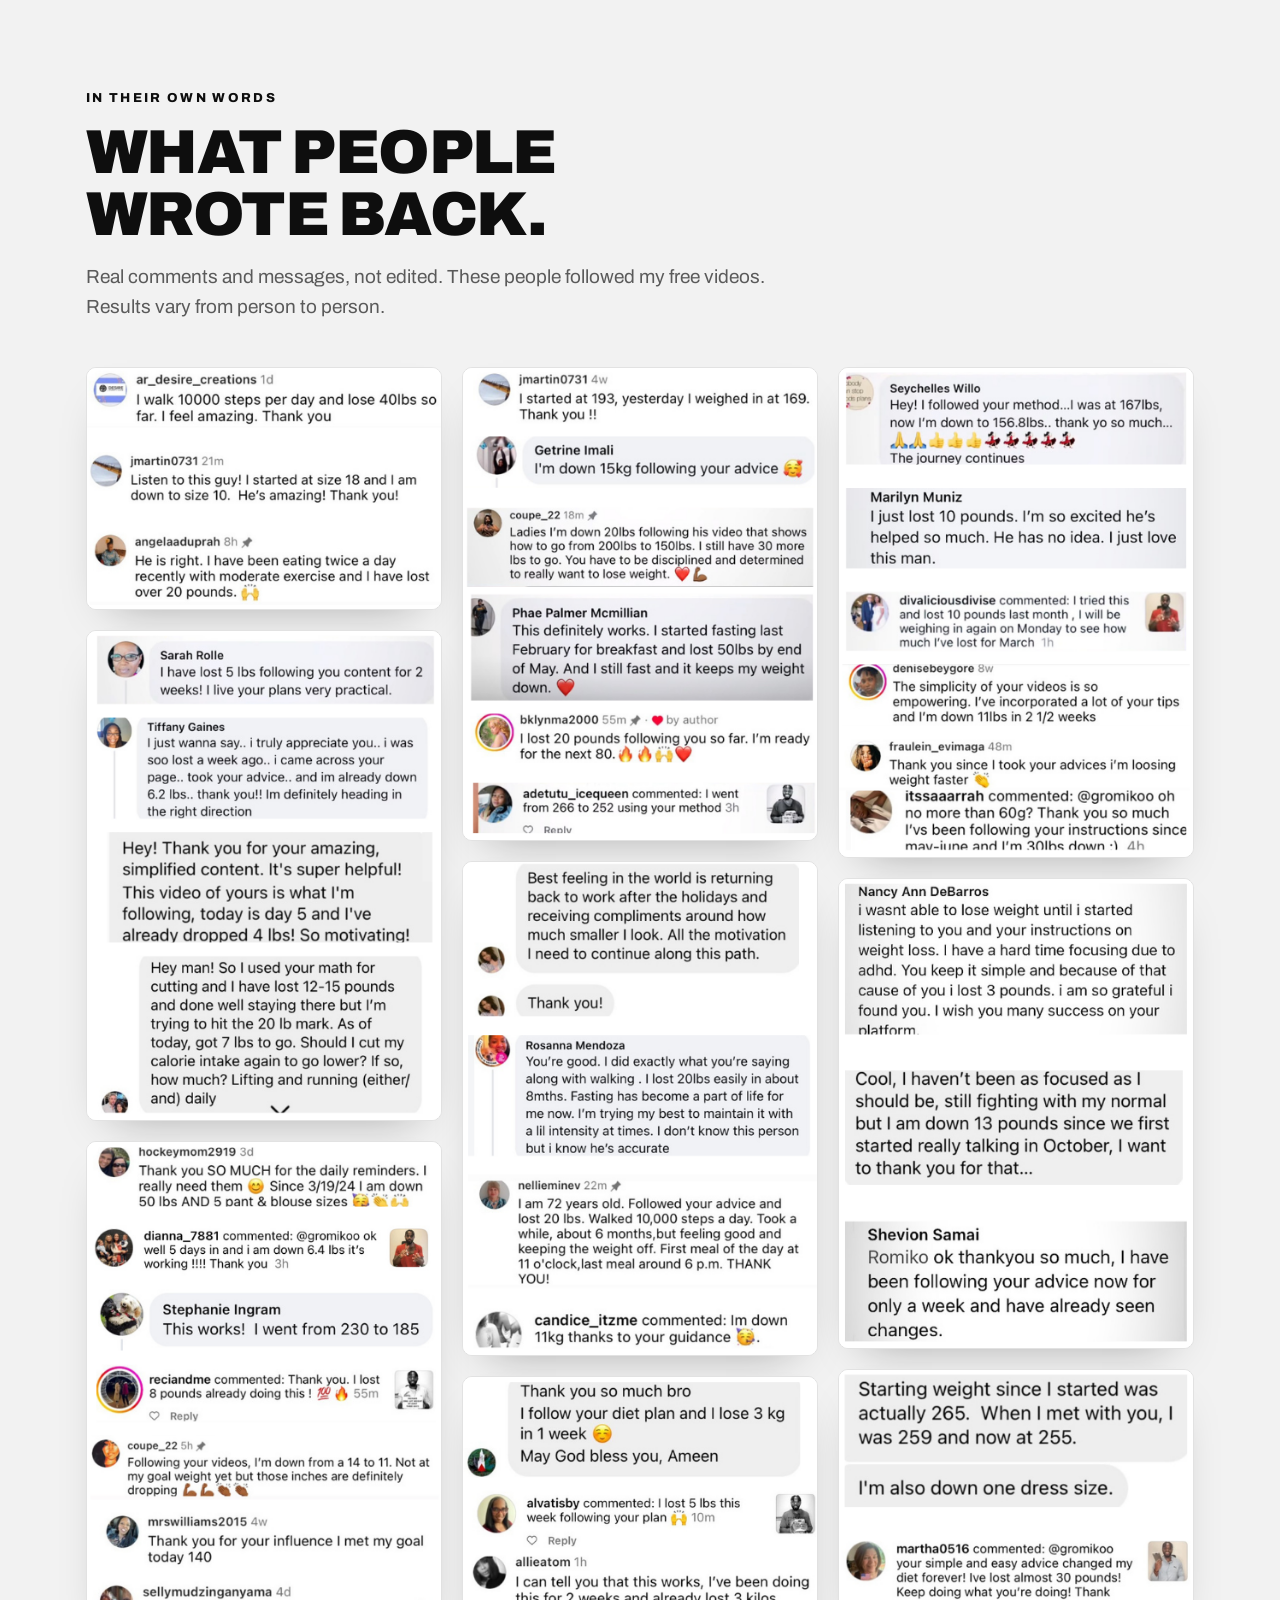
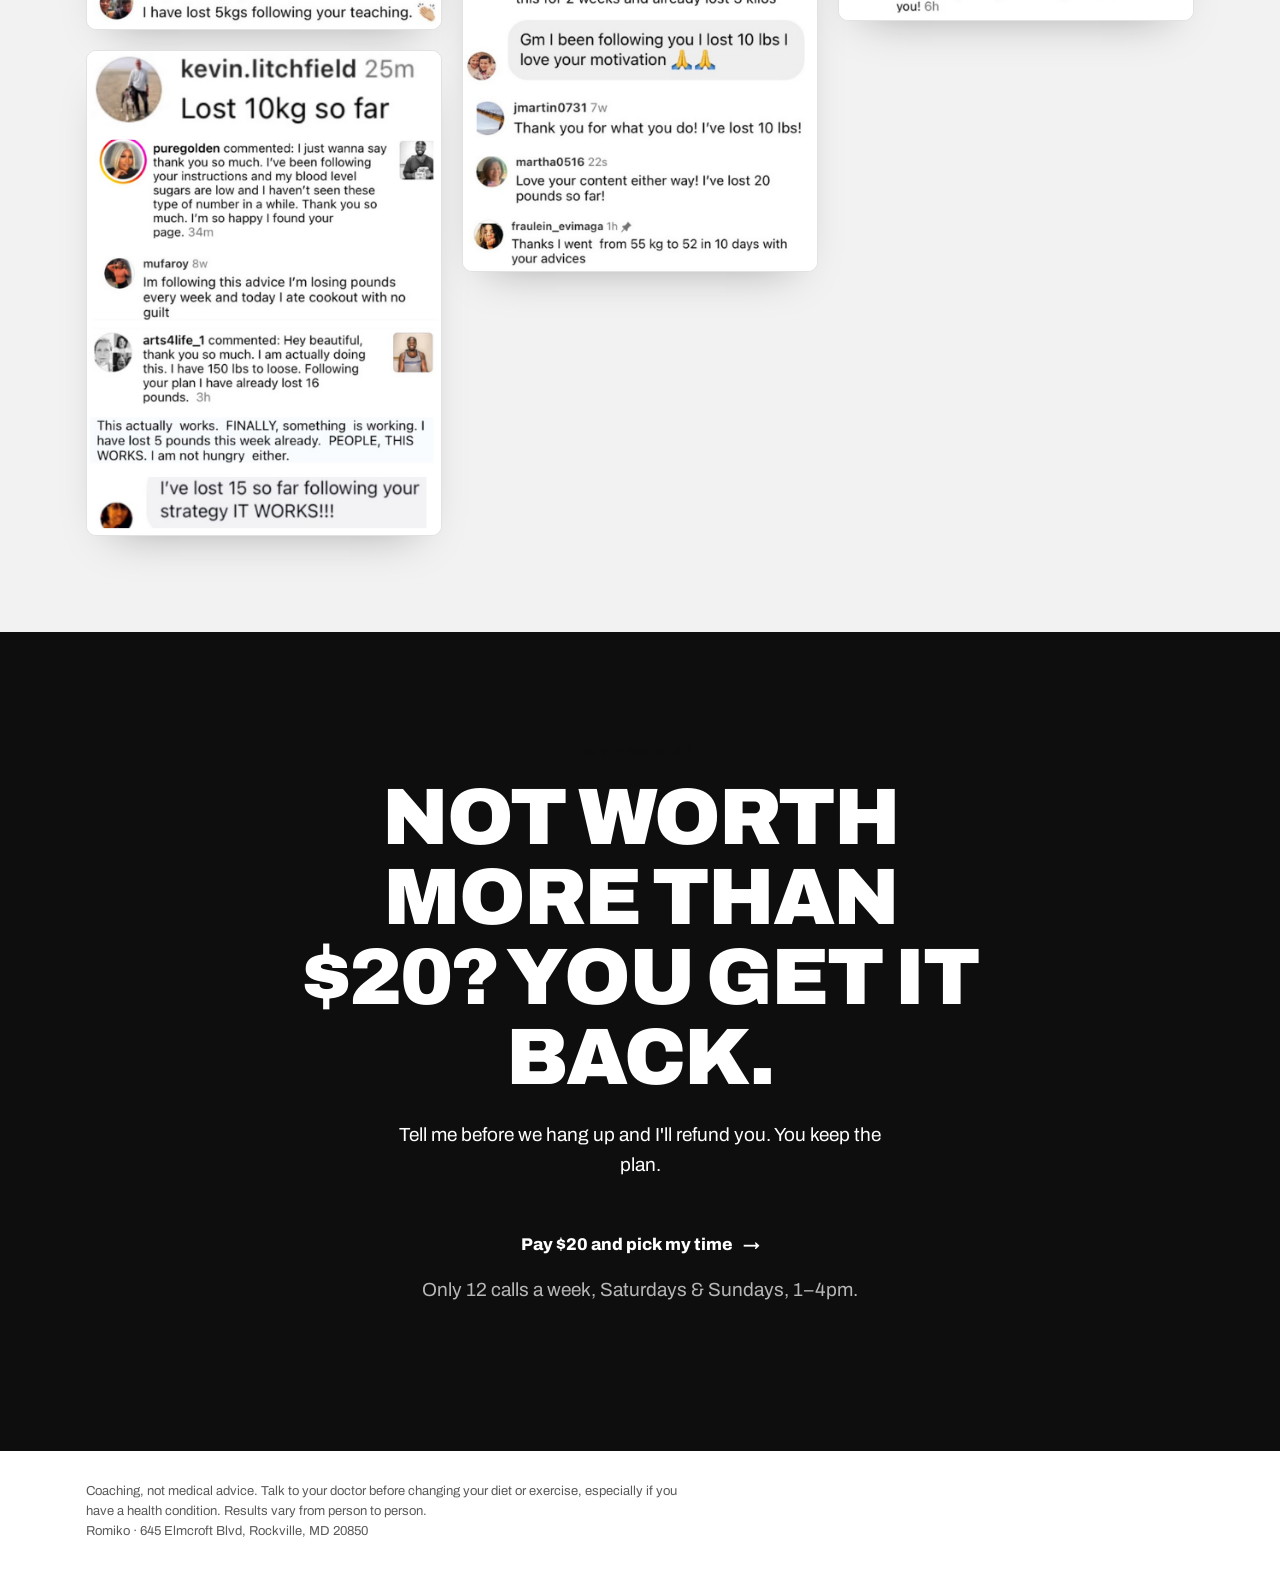
==== commit efe971a6: "Main page = $20 offer page (matches ad + Stripe); old page kept as program.html Co-Authored-By: Clau" ====
--- a/index.html
+++ b/index.html
@@ -4,11 +4,11 @@
 <meta charset="utf-8">
 <meta name="viewport" content="width=device-width, initial-scale=1">
 <title>Romiko Coaching</title>
-<meta name="description" content="Weight-loss coaching for women business owners over 40. You run the business. I'll run the plan.">
+<meta name="description" content="For Rockville women business owners over 40. 30 minutes and $20: your grocery cart filled and your go-to orders picked before we hang up.">
 <meta property="og:type" content="website">
 <meta property="og:url" content="https://gromikoo.github.io/lose-20/">
-<meta property="og:title" content="Lose Your First 20 lbs — For Women Business Owners Over 40">
-<meta property="og:description" content="You run the business. I'll run the plan. See real before-and-after photos and book a free call.">
+<meta property="og:title" content="Your First Week of Food, Done For You — Rockville Women Business Owners Over 40">
+<meta property="og:description" content="$20, 30 minutes: your grocery cart filled at your store and your order picked at your 3 go-to spots, before we hang up.">
 <meta property="og:image" content="https://gromikoo.github.io/lose-20/img/share.jpg">
 <meta property="og:image:width" content="1200">
 <meta property="og:image:height" content="627">
@@ -17,37 +17,67 @@
 <link rel="preconnect" href="https://fonts.gstatic.com" crossorigin>
 <link href="https://fonts.googleapis.com/css2?family=Archivo:wght@400;500;600;800;900&display=swap" rel="stylesheet">
 <link rel="stylesheet" href="style.css">
+<script src="track.js"></script>
 </head>
 <body>
 
 <nav>
   <div class="wrap">
-    <a class="logo" href="#">Romiko<span>.</span></a>
-    <a class="btn" href="https://buy.stripe.com/28EfZhc9v9Z80Si1YJ87K00">Book for $20 <span class="arr">→</span></a>
+    <a class="logo" href="./">Romiko<span>.</span></a>
+    <a class="btn pay" href="#pay">Book for $20 <span class="arr">→</span></a>
   </div>
 </nav>
 
 <header class="hero">
   <div class="wrap hero-grid">
     <div>
-      <div class="eyebrow rise">For women business owners over 40</div>
-      <h1 class="rise d1">Do you want to lose your <span class="hl">first 20 lbs?</span></h1>
-      <p class="lead rise d2"><b>You run the business. I'll run the plan.</b> Your meals, your workouts, and someone checking in every day.</p>
-      <a class="btn rise d3" href="https://buy.stripe.com/28EfZhc9v9Z80Si1YJ87K00">Book for $20 <span class="arr">→</span></a>
+      <div class="eyebrow rise">Rockville women business owners over 40</div>
+      <h1 class="rise d1">Your first week of food, <span class="hl">done for you.</span></h1>
+      <p class="lead rise d2"><b>You run a business. Your food is the one thing nobody plans for you.</b> So I will.</p>
+      <a class="btn pay rise d3" href="#pay">Book my call for $20 <span class="arr">→</span></a>
+      <p class="fine rise d3">30 minutes · Saturdays &amp; Sundays · I only do 12 a week</p>
     </div>
     <div class="hero-me rise d4">
       <img src="img/romiko.webp" alt="Romiko, your coach" width="900" height="900">
-      <div class="me-badge"><b>Romiko</b><span>Your coach</span></div>
+      <div class="me-badge"><b>Romiko</b><span>Coach, right here in Rockville</span></div>
     </div>
   </div>
 </header>
 
+<section class="how">
+  <div class="wrap">
+    <div class="sec-head reveal">
+      <div class="eyebrow">Before we hang up</div>
+      <h2>Here's what you walk away with.</h2>
+    </div>
+    <div class="steps two-up">
+      <div class="step reveal"><div class="n">1</div><h3>Your grocery cart, already filled</h3><p>At the store you already use. Breakfast, lunch and dinner picked for you. You tap "pay" and pick it up.</p></div>
+      <div class="step reveal"><div class="n">2</div><h3>Your orders at your 3 spots</h3><p>Your coffee stop, your lunch spot, your drive-thru. You'll know exactly what to order at each one.</p></div>
+    </div>
+    <p class="you reveal">No cooking. No meal prep. <span>Keep your client dinners.</span></p>
+  </div>
+</section>
+
+<section>
+  <div class="wrap">
+    <div class="sec-head reveal">
+      <div class="eyebrow">How it works</div>
+      <h2>4 steps. About 2 minutes.</h2>
+    </div>
+    <div class="steps four">
+      <div class="step reveal"><div class="n">1</div><h3>Pay $20</h3><p>Secure checkout.</p></div>
+      <div class="step reveal"><div class="n">2</div><h3>Pick a time</h3><p>Saturday or Sunday afternoon.</p></div>
+      <div class="step reveal"><div class="n">3</div><h3>Answer 4 questions</h3><p>Your store, your 3 spots, anything you can't eat.</p></div>
+      <div class="step reveal"><div class="n">4</div><h3>We talk</h3><p>Your cart and your orders are ready on the call.</p></div>
+    </div>
+  </div>
+</section>
+
 <section id="proof">
   <div class="wrap">
     <div class="sec-head reveal">
-      <div class="eyebrow">Before &amp; after</div>
       <h2>Real women. Real photos.</h2>
-      <p>No models. No filters. These are the photos they sent me.</p>
+      <p>No models, no filters. These women followed my free videos. Results vary from person to person.</p>
     </div>
     <div class="ba">
       <article class="ba-card reveal">
@@ -66,104 +96,49 @@
   </div>
 </section>
 
-<section class="how">
-  <div class="wrap">
-    <div class="sec-head reveal">
-      <div class="eyebrow">How it works</div>
-      <h2>I take the thinking off your plate.</h2>
-    </div>
-    <div class="steps">
-      <div class="step reveal"><div class="n">1</div><h3>What to eat</h3><p>Your meals, sent to you every day. No guessing.</p></div>
-      <div class="step reveal"><div class="n">2</div><h3>How to train</h3><p>Your workouts, sent every week. Built around your calendar.</p></div>
-      <div class="step reveal"><div class="n">3</div><h3>Someone checking in</h3><p>Every day, so you don't quit. A call with me whenever you need one.</p></div>
-    </div>
-    <p class="you reveal">You just <span>follow it.</span></p>
-  </div>
-</section>
-
-<section id="quiz">
-  <div class="wrap quiz">
-    <div class="sec-head reveal">
-      <div class="eyebrow">30 seconds</div>
-      <h2>Is this for you?</h2>
-    </div>
-    <div class="q-card reveal" id="qcard" aria-live="polite"></div>
-  </div>
-</section>
-
-<section id="words" style="background:var(--bg2)">
+<section style="background:var(--bg2)">
   <div class="wrap">
     <div class="sec-head reveal">
       <div class="eyebrow">In their own words</div>
       <h2>What people wrote back.</h2>
-      <p>Real comments and messages. Not edited. These people followed my free videos.</p>
+      <p>Real comments and messages, not edited. These people followed my free videos. Results vary from person to person.</p>
     </div>
     <div class="wall">
-      <figure class="reveal"><img src="img/c-05.png" alt="Comments: down 50 lbs, 230 to 185, size 14 to 11" loading="lazy"></figure>
-      <figure class="reveal"><img src="img/c-07.png" alt="Comments: 193 to 169, down 20 lbs, lost 50 lbs" loading="lazy"></figure>
-      <figure class="reveal"><img src="img/c-03.png" alt="Comments: lost 40 lbs walking, size 18 to size 10" loading="lazy"></figure>
-      <figure class="reveal"><img src="img/c-08.png" alt="Comments: lost 20 lbs, age 72 lost 20 lbs" loading="lazy"></figure>
-      <figure class="reveal"><img src="img/c-04.png" alt="Messages: lost 5 lbs in 2 weeks, down 6.2 lbs" loading="lazy"></figure>
-      <figure class="reveal"><img src="img/c-06.png" alt="Comments: lost 16 lbs, lost 15 lbs" loading="lazy"></figure>
-      <figure class="reveal"><img src="img/c-11.png" alt="Messages: down 13 pounds" loading="lazy"></figure>
-      <figure class="reveal"><img src="img/c-09.png" alt="Comments: lost 10 lbs, lost 20 pounds so far" loading="lazy"></figure>
-      <figure class="reveal"><img src="img/c-10.png" alt="Comments: 167 to 156.8, down 11 lbs in 2.5 weeks, 30 lbs down" loading="lazy"></figure>
-      <figure class="reveal"><img src="img/c-12.png" alt="Messages: down one dress size, lost almost 30 pounds" loading="lazy"></figure>
+      <figure class="reveal"><img src="img/c-03.png" alt="Comments and messages from people who followed Romiko's free videos" loading="lazy"></figure>
+      <figure class="reveal"><img src="img/c-04.png" alt="Comments and messages from people who followed Romiko's free videos" loading="lazy"></figure>
+      <figure class="reveal"><img src="img/c-05.png" alt="Comments and messages from people who followed Romiko's free videos" loading="lazy"></figure>
+      <figure class="reveal"><img src="img/c-06.png" alt="Comments and messages from people who followed Romiko's free videos" loading="lazy"></figure>
+      <figure class="reveal"><img src="img/c-07.png" alt="Comments and messages from people who followed Romiko's free videos" loading="lazy"></figure>
+      <figure class="reveal"><img src="img/c-08.png" alt="Comments and messages from people who followed Romiko's free videos" loading="lazy"></figure>
+      <figure class="reveal"><img src="img/c-09.png" alt="Comments and messages from people who followed Romiko's free videos" loading="lazy"></figure>
+      <figure class="reveal"><img src="img/c-10.png" alt="Comments and messages from people who followed Romiko's free videos" loading="lazy"></figure>
+      <figure class="reveal"><img src="img/c-11.png" alt="Comments and messages from people who followed Romiko's free videos" loading="lazy"></figure>
+      <figure class="reveal"><img src="img/c-12.png" alt="Comments and messages from people who followed Romiko's free videos" loading="lazy"></figure>
     </div>
   </div>
 </section>
 
-<section>
+<section class="cta" id="pay">
   <div class="wrap">
-    <div class="sec-head reveal">
-      <div class="eyebrow">Questions</div>
-      <h2>Good questions.</h2>
-    </div>
-    <div class="faq">
-      <details class="reveal"><summary>Is it all online?</summary><p>Yes. Your meals and workouts come to your phone. No gym visits with me, no set class times.</p></details>
-      <details class="reveal"><summary>Do I have to get on video calls?</summary><p>No. You can book a call with me whenever you want one. You never have to.</p></details>
-      <details class="reveal"><summary>I've tried diets before. Why is this different?</summary><p>Most diets give you rules and leave you alone. Here, the plan is made for you and someone checks in every day, so you don't quit on a busy week.</p></details>
-      <details class="reveal"><summary>How do I know if it's right for me?</summary><p>Book a call. If I can't help you, I'll tell you.</p></details>
-    </div>
-  </div>
-</section>
-
-<section class="cta" id="start">
-  <div class="wrap">
-    <div class="eyebrow reveal">Your turn</div>
-    <h2 class="reveal">Your first 20 lbs. That's the goal.</h2>
-    <p class="reveal">Book a call. If I can't help you, I'll tell you.</p>
-    <a class="btn reveal" href="https://buy.stripe.com/28EfZhc9v9Z80Si1YJ87K00">Book for $20 <span class="arr">→</span></a>
+    <div class="eyebrow reveal">My promise</div>
+    <h2 class="reveal">Not worth more than $20? You get it back.</h2>
+    <p class="reveal">Tell me before we hang up and I'll refund you. You keep the plan.</p>
+    <a class="btn pay reveal" id="paybtn" href="https://buy.stripe.com/28EfZhc9v9Z80Si1YJ87K00">Pay $20 and pick my time <span class="arr">→</span></a>
+    <p class="fine light reveal">Only 12 calls a week, Saturdays &amp; Sundays, 1–4pm.</p>
   </div>
 </section>
 
 <footer>
   <div class="wrap">
-    <p>Results vary from person to person. The results shown came from people following free videos and advice. Your results depend on your starting point, health, and how closely you follow the plan. This is not medical advice. Talk to your doctor before changing your diet or exercise.</p>
+    <p>Coaching, not medical advice. Talk to your doctor before changing your diet or exercise, especially if you have a health condition. Results vary from person to person.</p>
+    <p>Romiko · 645 Elmcroft Blvd, Rockville, MD 20850</p>
   </div>
 </footer>
 
 <script>
 const io=new IntersectionObserver(es=>es.forEach(e=>{if(e.isIntersecting){e.target.classList.add('in');io.unobserve(e.target)}}),{threshold:.12});
 document.querySelectorAll('.reveal').forEach(el=>io.observe(el));
-
-const Q=["Do you own or run a business?","Are you over 40?","Have you tried to lose weight before and stopped?"];
-const card=document.getElementById('qcard'); let i=0, yes=0;
-function render(){
-  if(i<Q.length){
-    card.innerHTML=`<div class="fade"><div class="q-bar"><i style="width:${i/Q.length*100}%"></i></div>
-      <div class="q-step">Question ${i+1} of ${Q.length}</div><div class="q-text">${Q[i]}</div>
-      <div class="q-btns"><button data-a="1">Yes</button><button data-a="0">No</button></div></div>`;
-    card.querySelectorAll('button').forEach(b=>b.onclick=()=>{yes+=+b.dataset.a;i++;render()});
-  } else {
-    const fit=yes>=2;
-    card.innerHTML=`<div class="fade q-result"><div class="q-bar"><i style="width:100%"></i></div>
-      <div class="q-text">${fit?"You're who I built this for.":"This might not be the best fit."}</div>
-      <p>${fit?"You don't need more willpower. You need a plan made for you and someone checking in. Let's talk.":"That's okay. Book a call anyway and I'll tell you honestly if I can help."}</p>
-      <a class="btn" href="https://buy.stripe.com/28EfZhc9v9Z80Si1YJ87K00">Book for $20 <span class="arr">→</span></a></div>`;
-  }
-}
-render();
+document.getElementById('paybtn').addEventListener('click',()=>track('InitiateCheckout',{value:20,currency:'USD'}));
 </script>
 </body>
 </html>
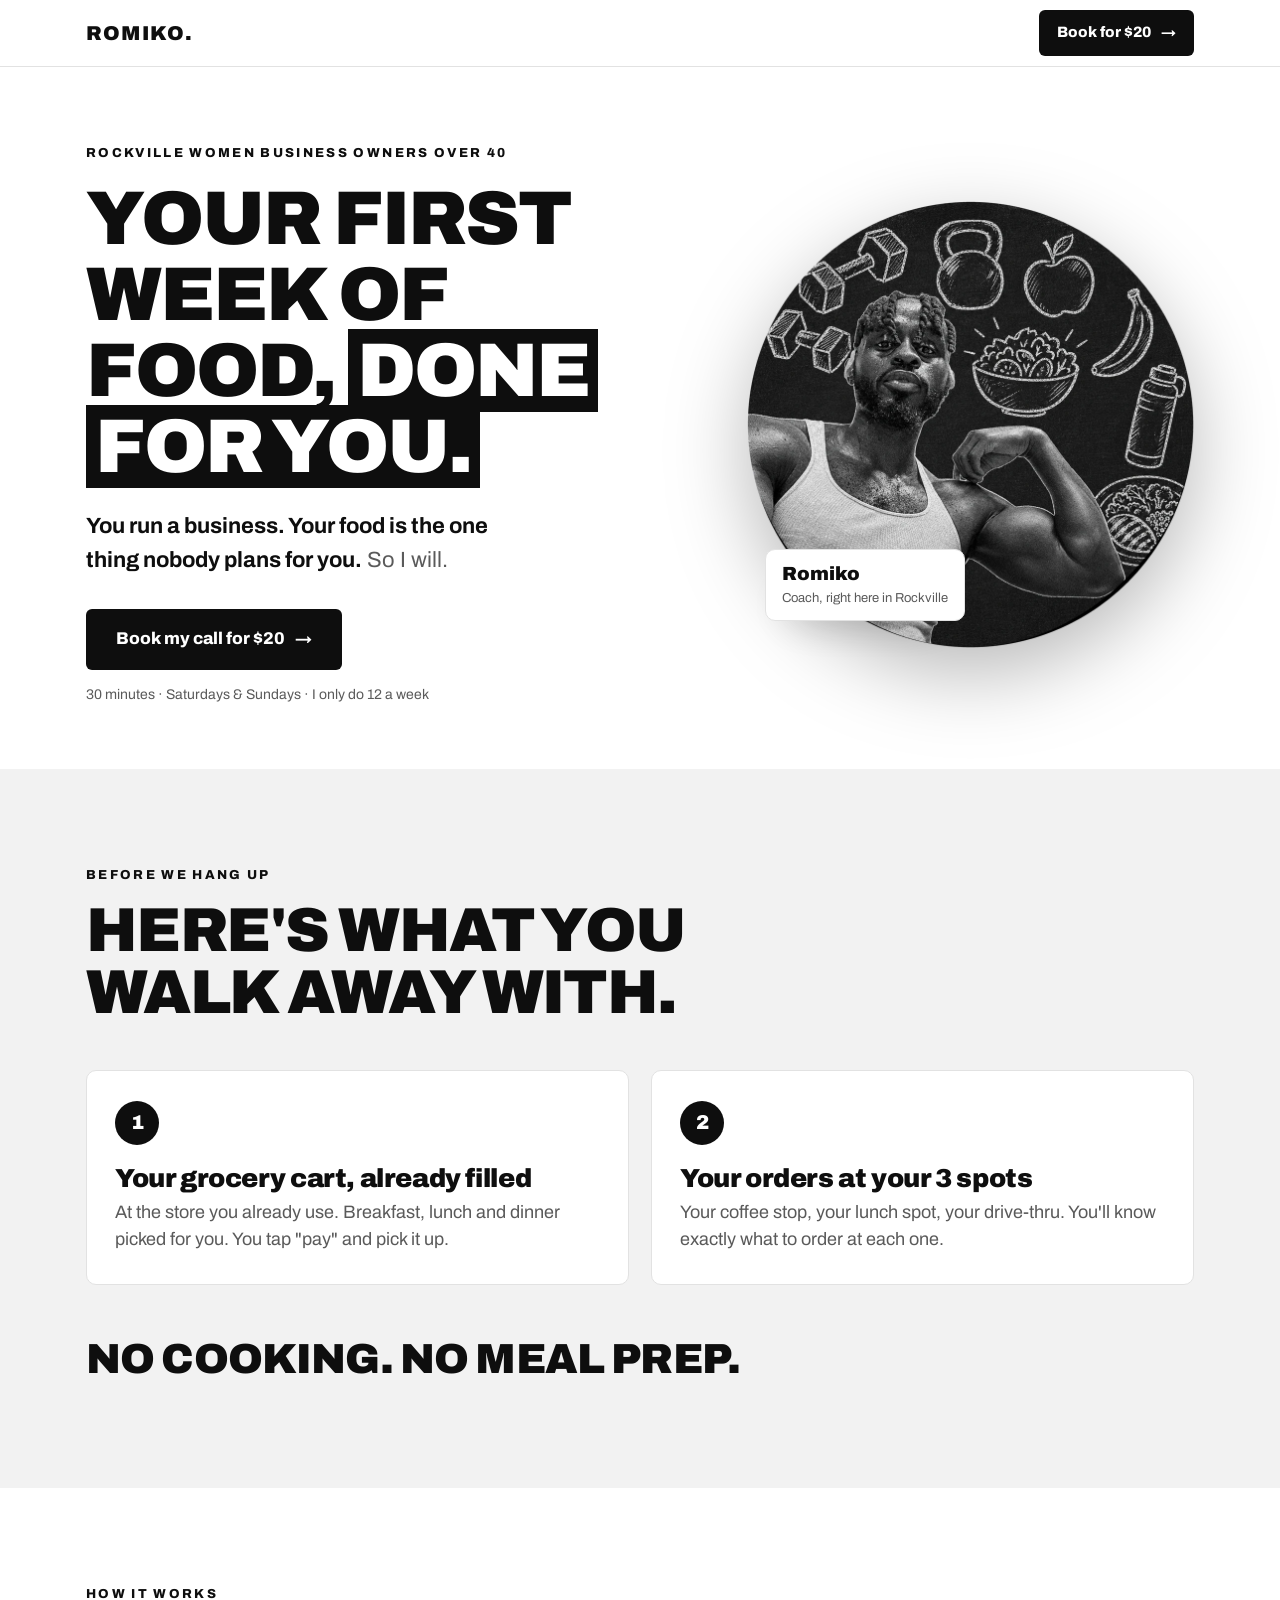
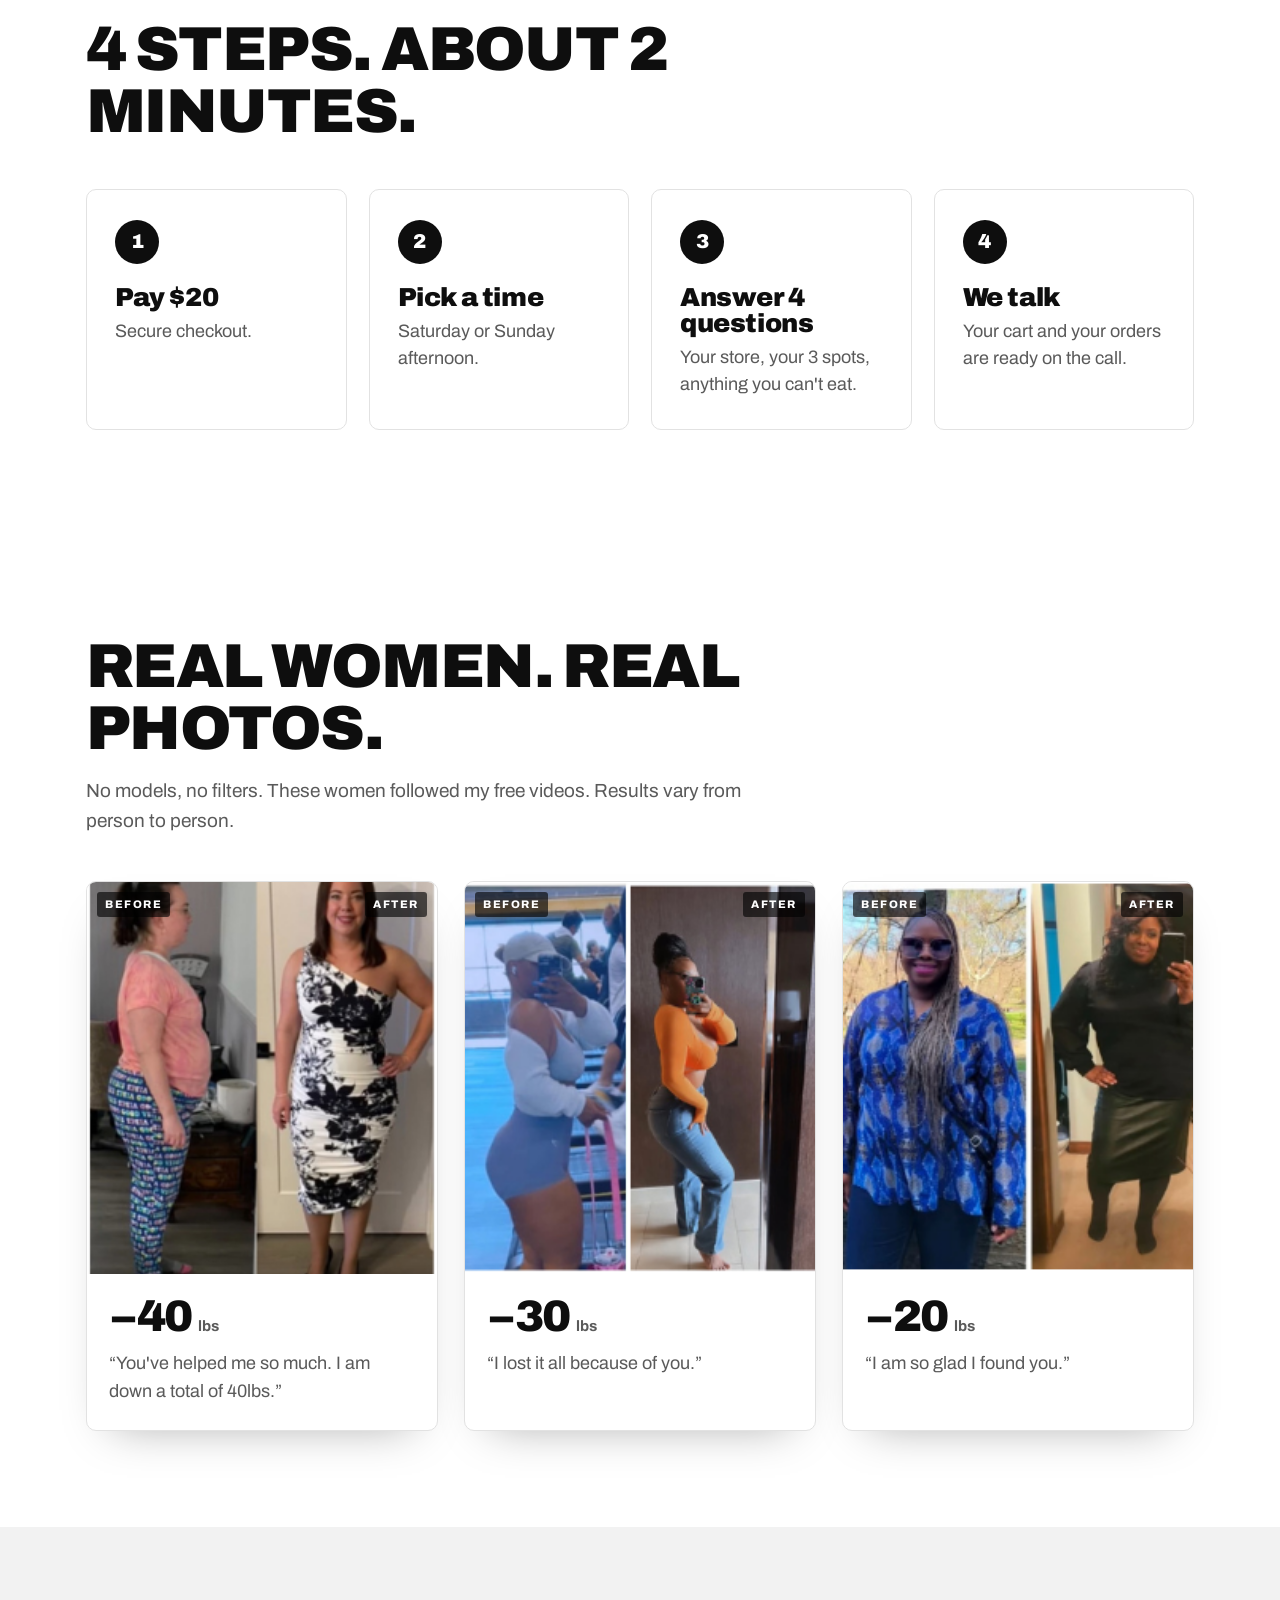
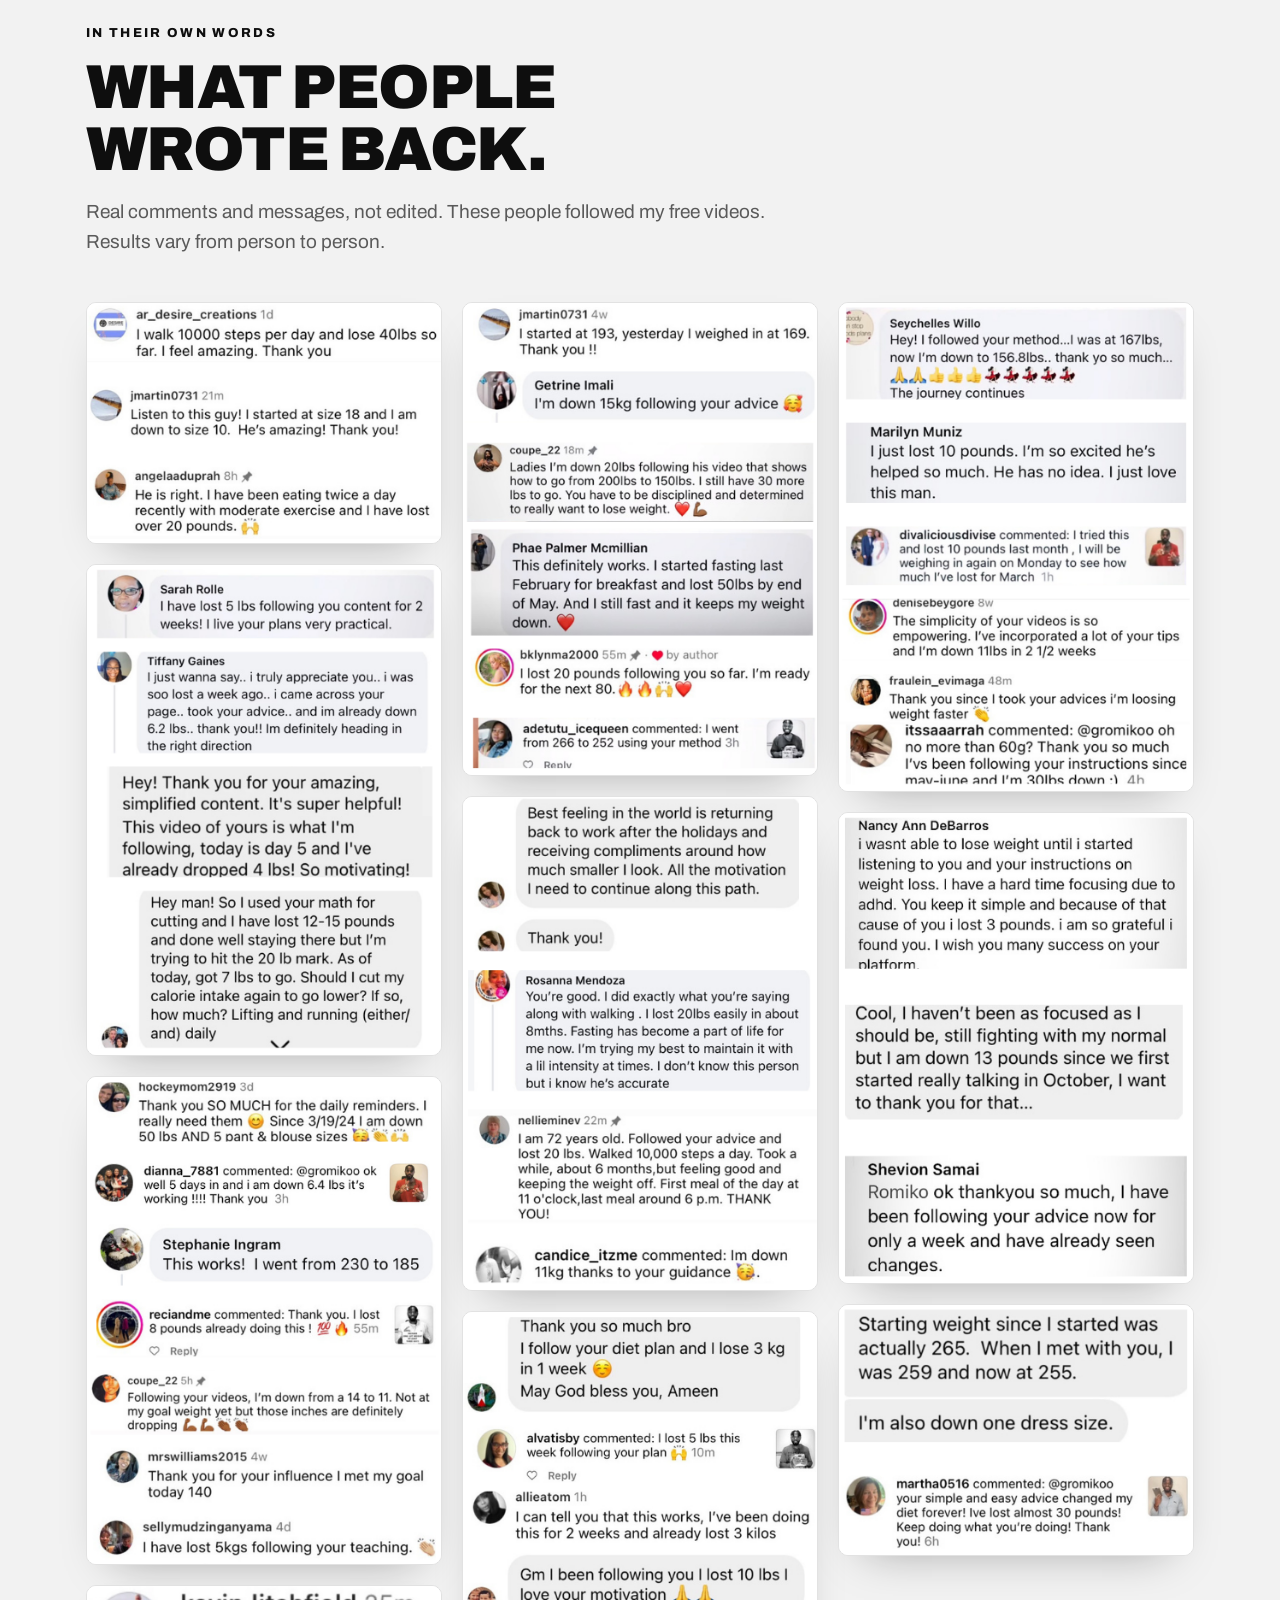
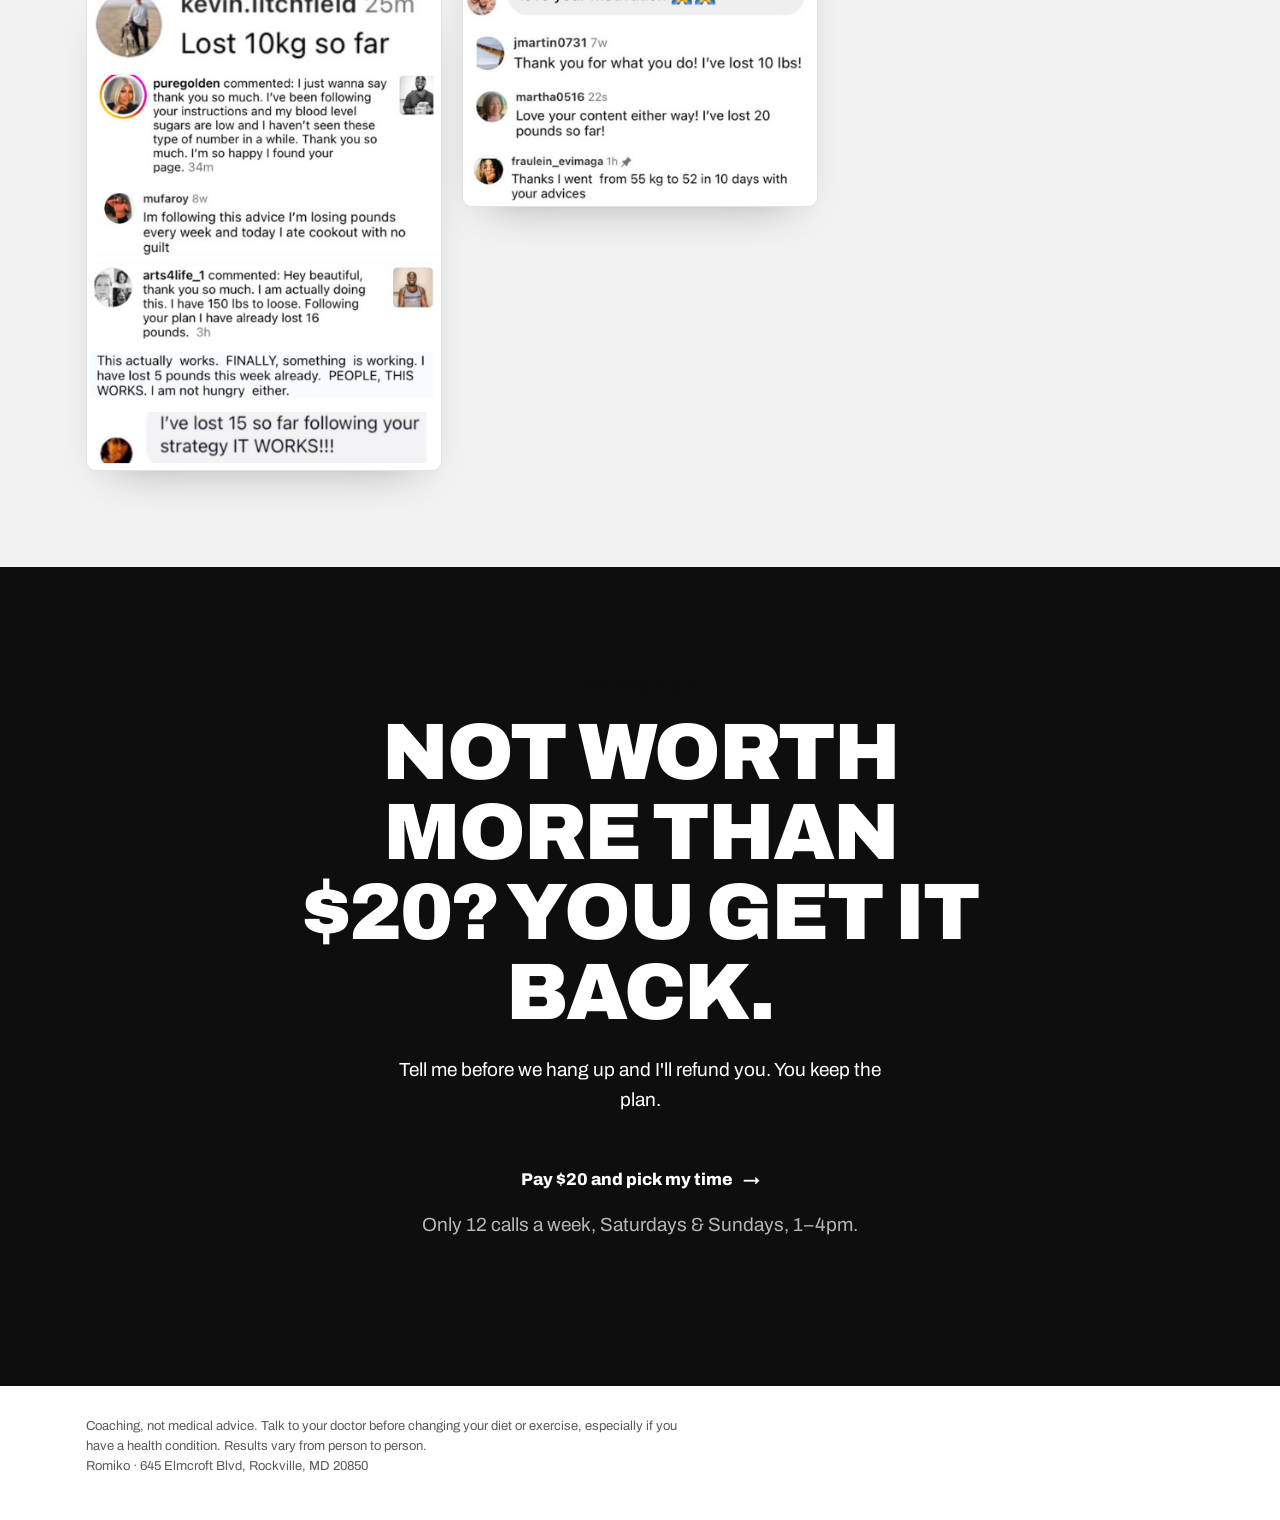
==== commit 41caca40: "Remove 'Keep your client dinners' line Co-Authored-By: Claude Opus 5.5 <noreply@anthropic.com>" ====
--- a/index.html
+++ b/index.html
@@ -54,7 +54,7 @@
       <div class="step reveal"><div class="n">1</div><h3>Your grocery cart, already filled</h3><p>At the store you already use. Breakfast, lunch and dinner picked for you. You tap "pay" and pick it up.</p></div>
       <div class="step reveal"><div class="n">2</div><h3>Your orders at your 3 spots</h3><p>Your coffee stop, your lunch spot, your drive-thru. You'll know exactly what to order at each one.</p></div>
     </div>
-    <p class="you reveal">No cooking. No meal prep. <span>Keep your client dinners.</span></p>
+    <p class="you reveal">No cooking. No meal prep.</p>
   </div>
 </section>
 
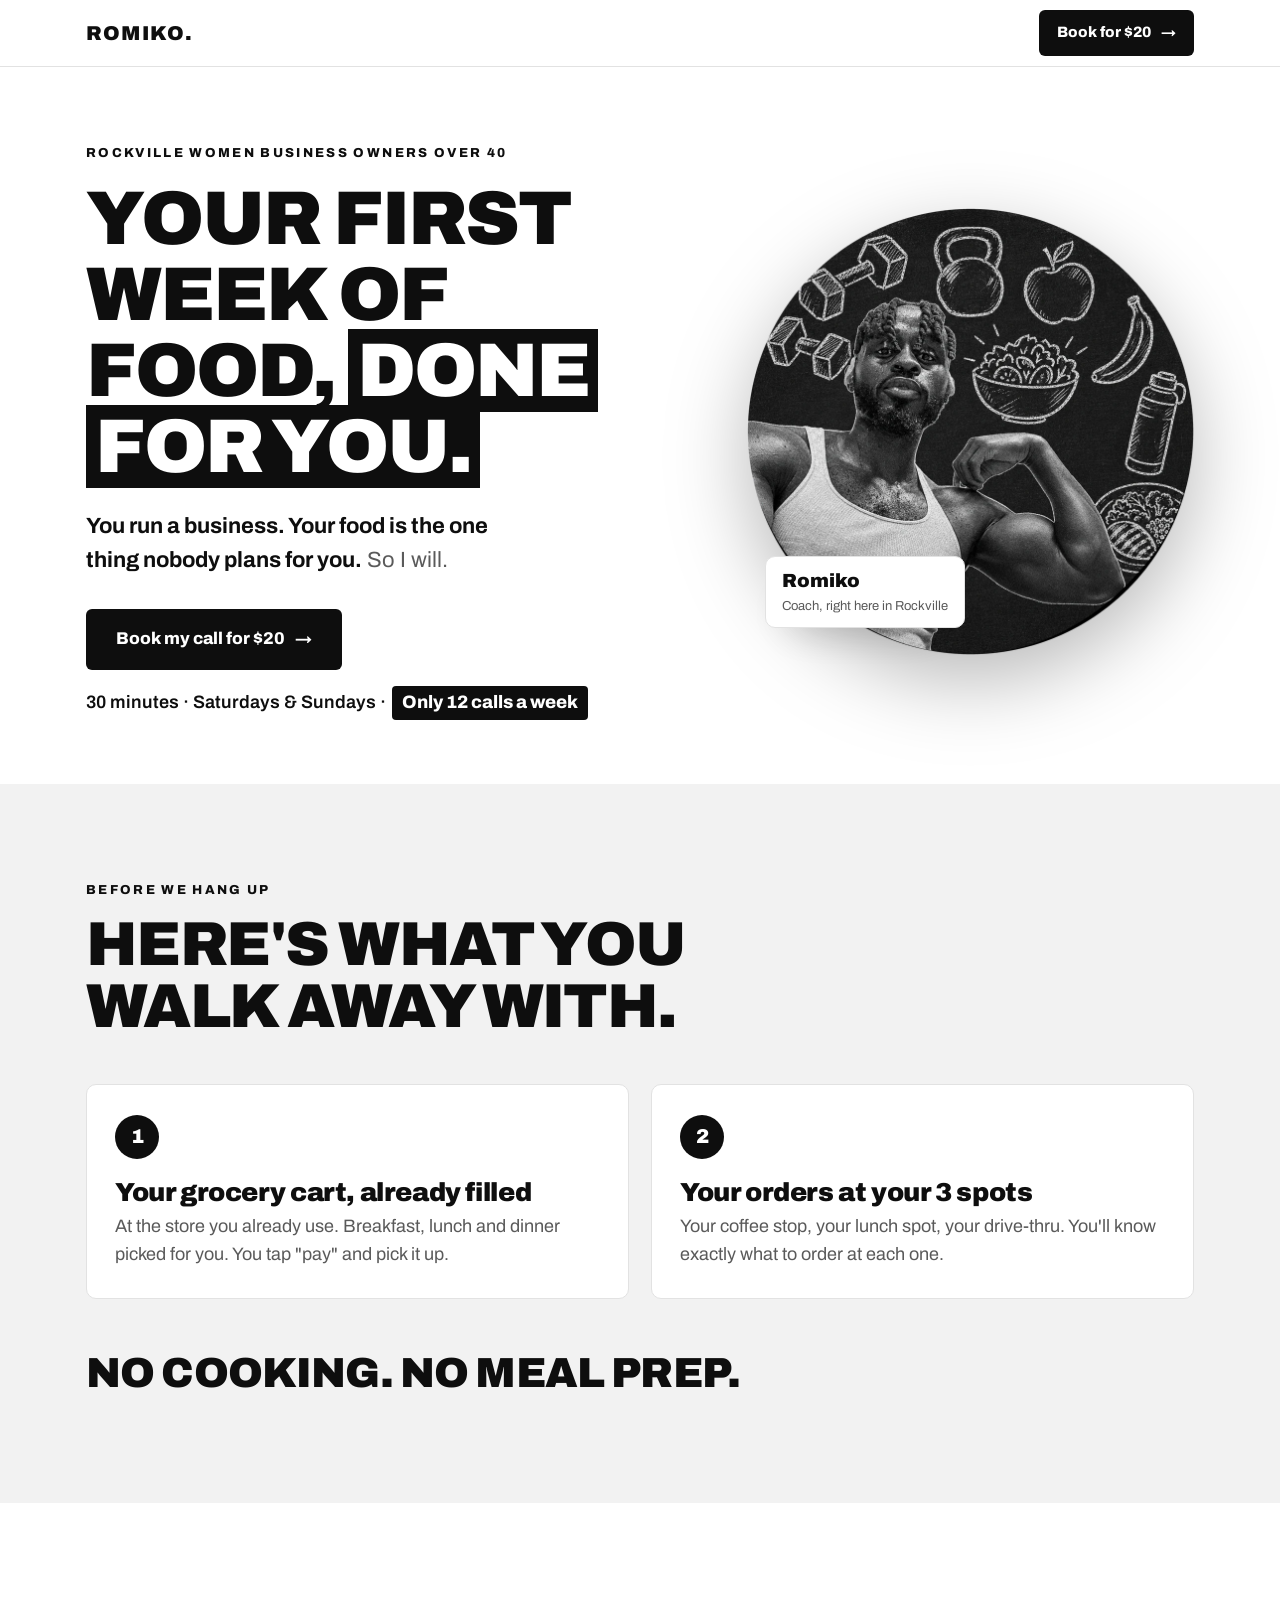
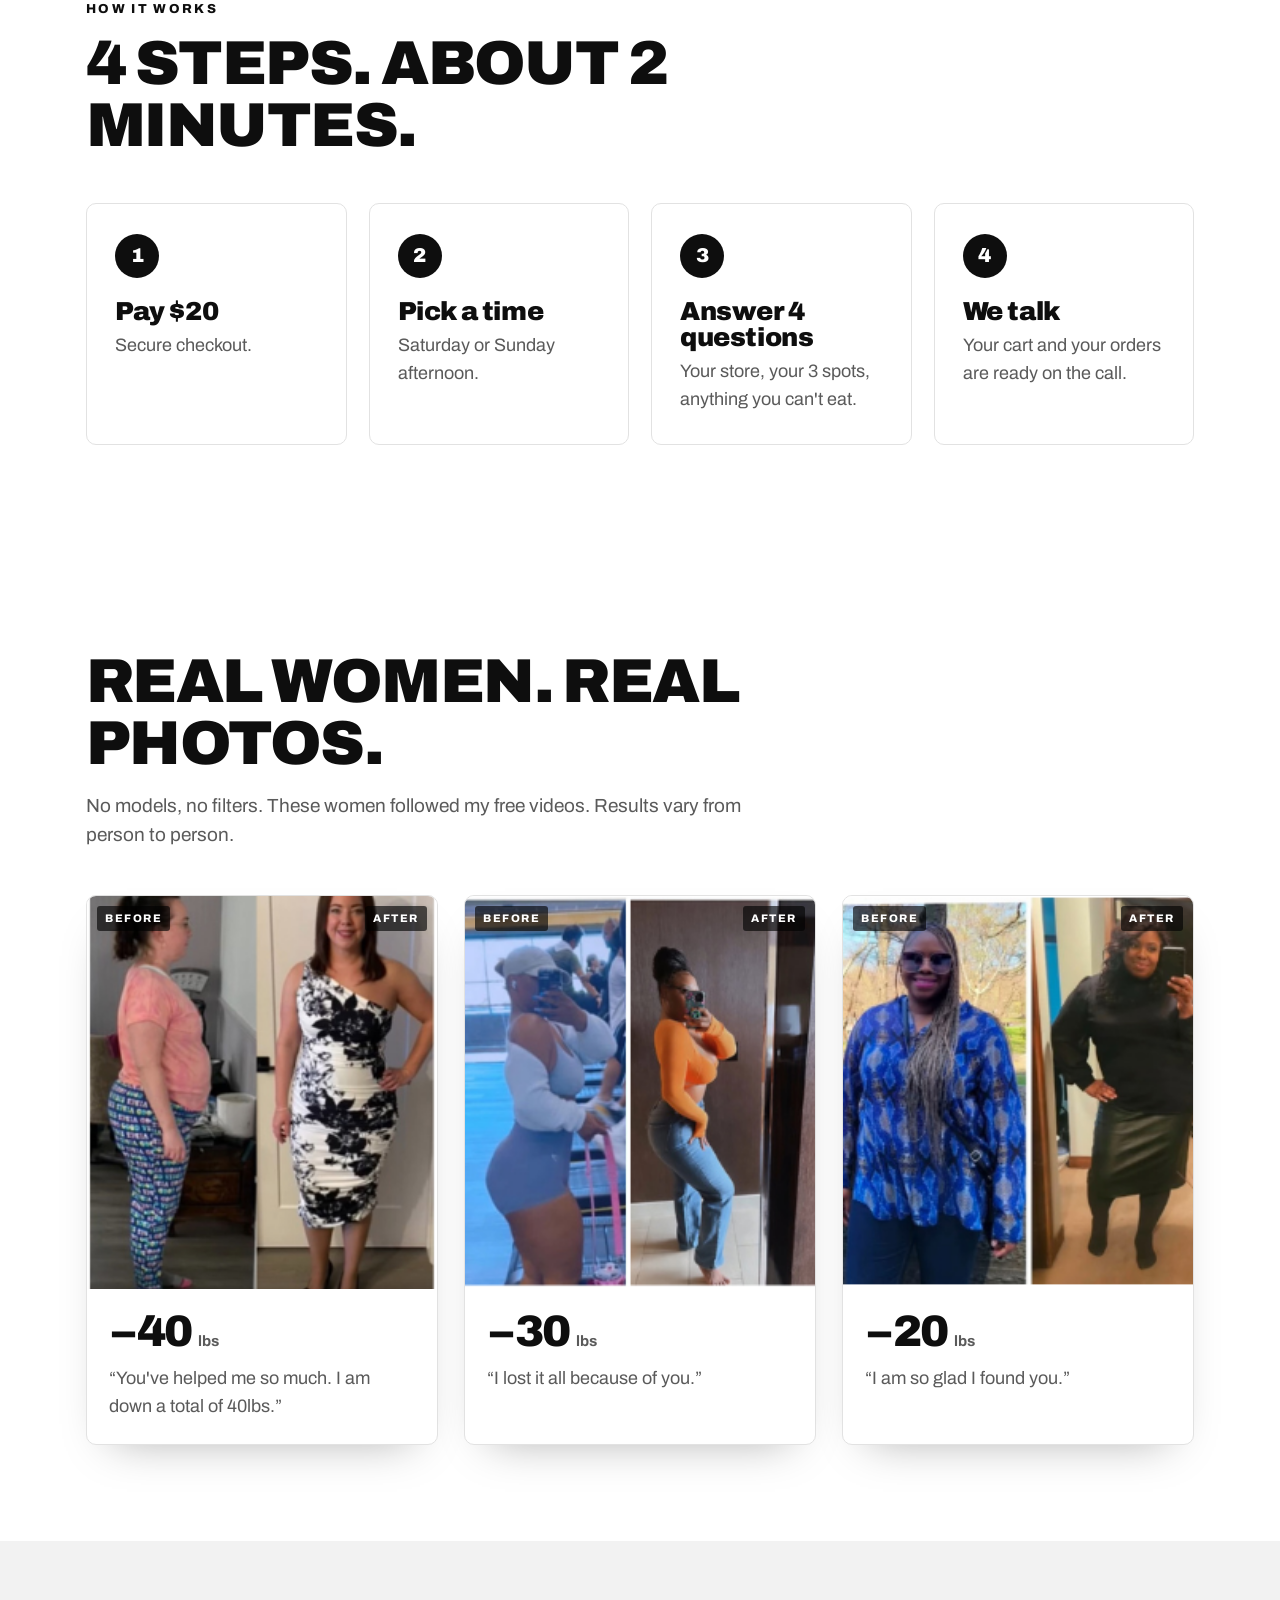
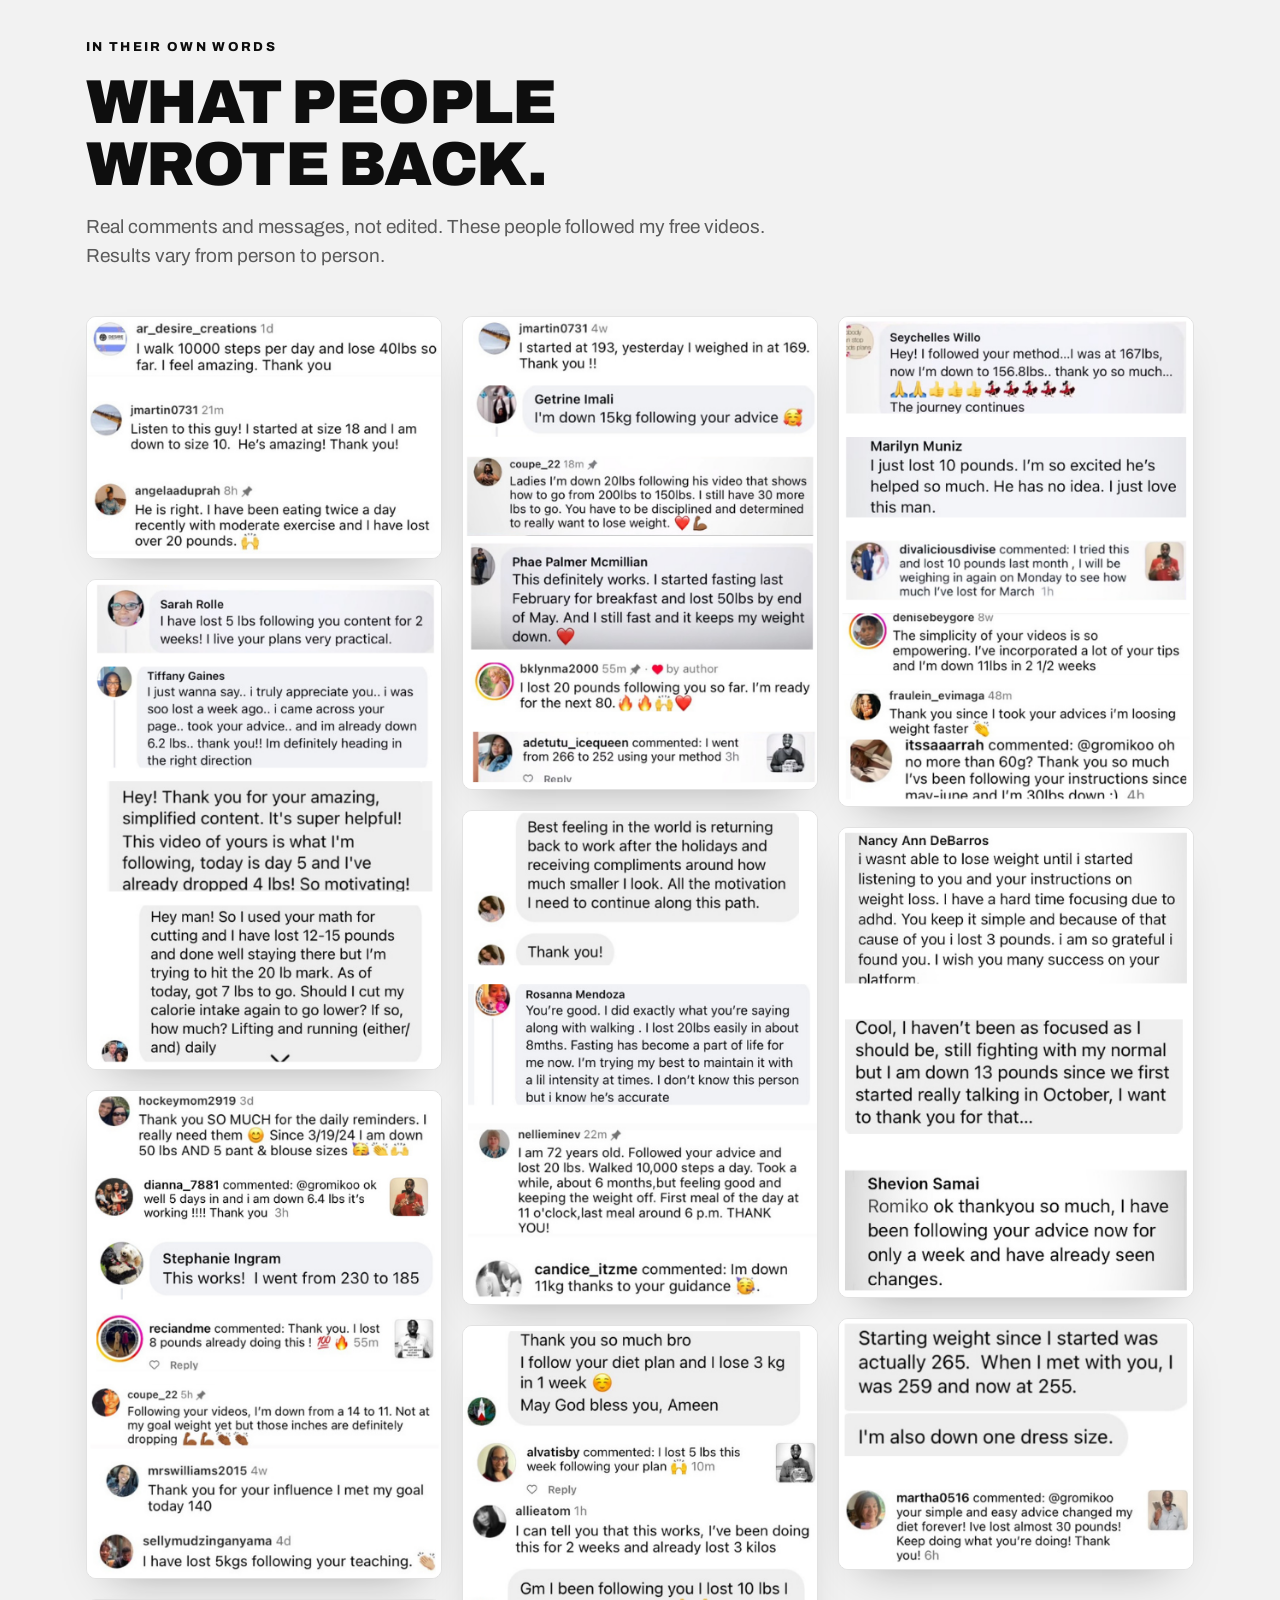
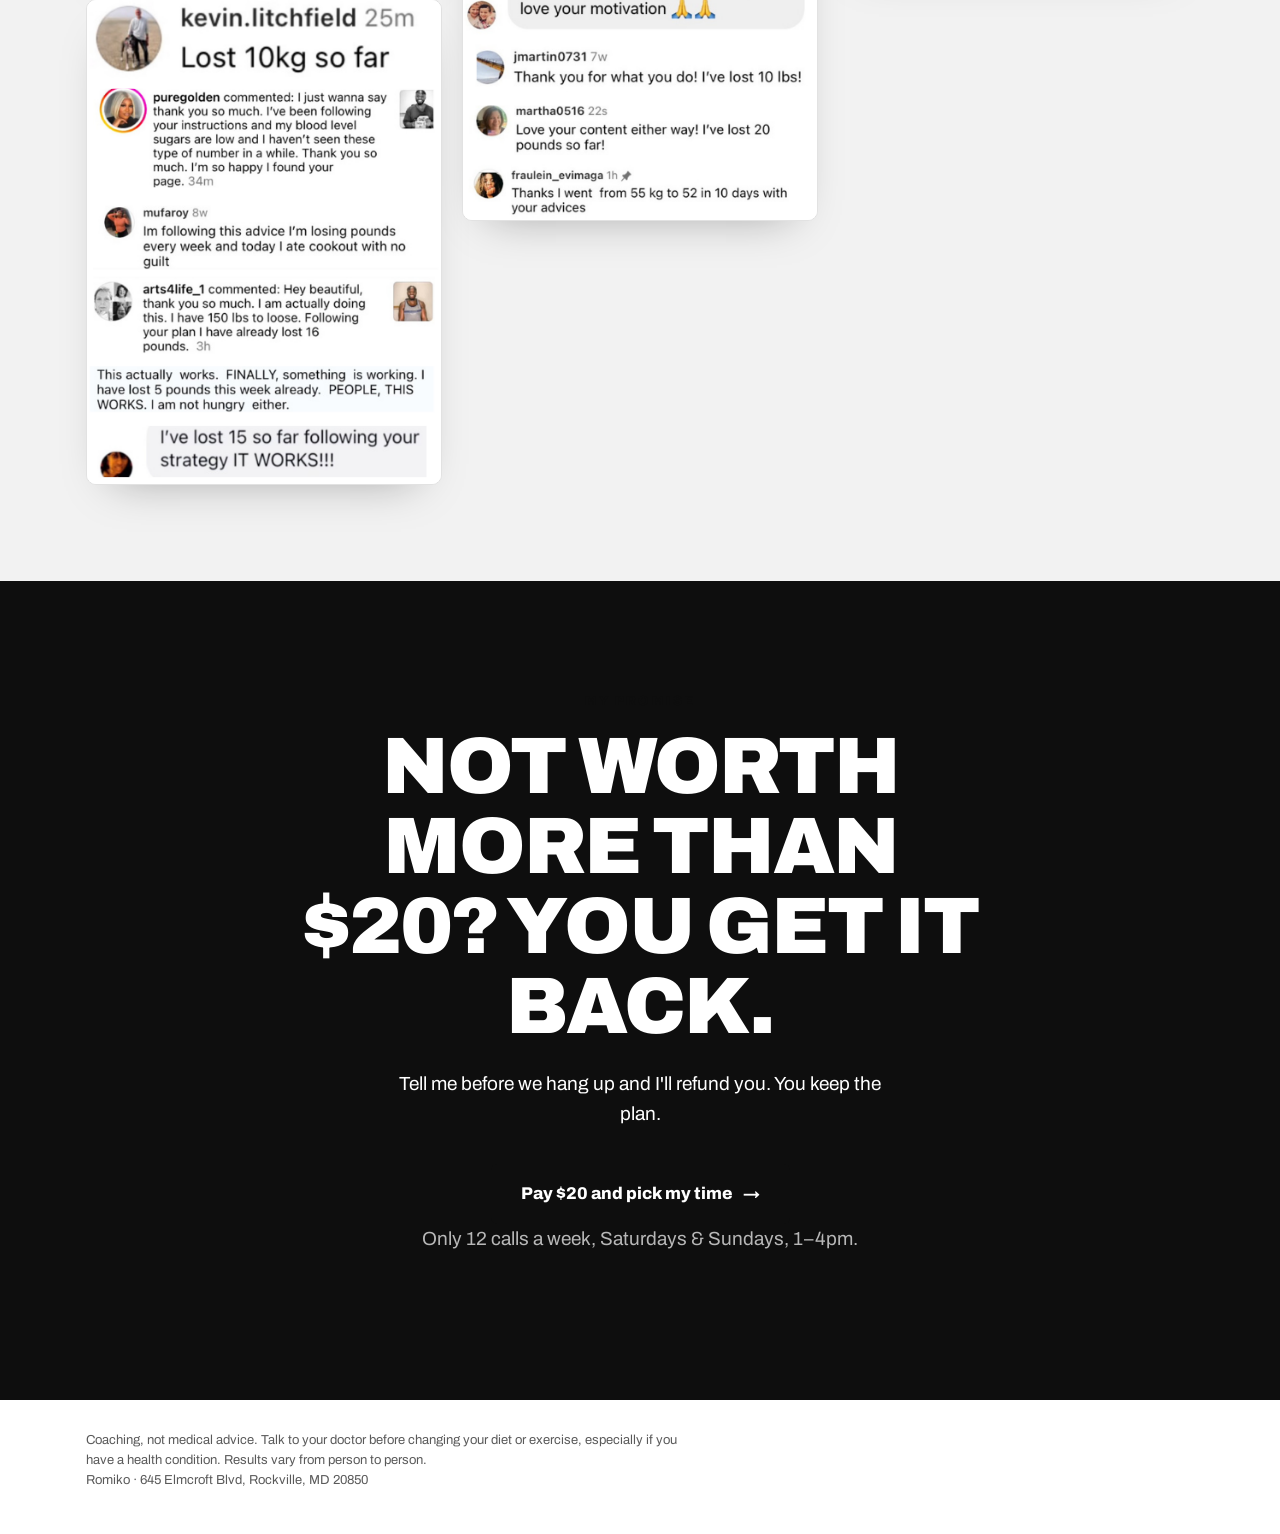
==== commit d80798c6: "Pay buttons go straight to Stripe; bigger 'Only 12 calls a week' line Co-Authored-By: Claude Opus 5." ====
--- a/index.html
+++ b/index.html
@@ -24,7 +24,7 @@
 <nav>
   <div class="wrap">
     <a class="logo" href="./">Romiko<span>.</span></a>
-    <a class="btn pay" href="#pay">Book for $20 <span class="arr">→</span></a>
+    <a class="btn pay" href="https://buy.stripe.com/28EfZhc9v9Z80Si1YJ87K00">Book for $20 <span class="arr">→</span></a>
   </div>
 </nav>
 
@@ -34,8 +34,8 @@
       <div class="eyebrow rise">Rockville women business owners over 40</div>
       <h1 class="rise d1">Your first week of food, <span class="hl">done for you.</span></h1>
       <p class="lead rise d2"><b>You run a business. Your food is the one thing nobody plans for you.</b> So I will.</p>
-      <a class="btn pay rise d3" href="#pay">Book my call for $20 <span class="arr">→</span></a>
-      <p class="fine rise d3">30 minutes · Saturdays &amp; Sundays · I only do 12 a week</p>
+      <a class="btn pay rise d3" href="https://buy.stripe.com/28EfZhc9v9Z80Si1YJ87K00">Book my call for $20 <span class="arr">→</span></a>
+      <p class="spots rise d3">30 minutes · Saturdays &amp; Sundays · <b>Only 12 calls a week</b></p>
     </div>
     <div class="hero-me rise d4">
       <img src="img/romiko.webp" alt="Romiko, your coach" width="900" height="900">
@@ -138,7 +138,7 @@
 <script>
 const io=new IntersectionObserver(es=>es.forEach(e=>{if(e.isIntersecting){e.target.classList.add('in');io.unobserve(e.target)}}),{threshold:.12});
 document.querySelectorAll('.reveal').forEach(el=>io.observe(el));
-document.getElementById('paybtn').addEventListener('click',()=>track('InitiateCheckout',{value:20,currency:'USD'}));
+document.querySelectorAll('a.pay').forEach(a=>a.addEventListener('click',()=>track('InitiateCheckout',{value:20,currency:'USD'})));
 </script>
 </body>
 </html>
--- a/style.css
+++ b/style.css
@@ -173,3 +173,5 @@
 .next-card li{position:relative;padding-left:30px;font-weight:700;font-size:18px;line-height:1.35}
 .next-card li::before{content:"✓";position:absolute;left:0;top:0;width:20px;height:20px;border-radius:50%;background:var(--ink);color:var(--bg);font-size:12px;display:grid;place-items:center;margin-top:2px}
 .next-foot{margin-top:14px;padding-top:14px;border-top:1px solid var(--line);color:var(--ink2);font-size:16px}
+.spots{margin-top:16px;font-size:18px;font-weight:600;color:var(--ink)}
+.spots b{display:inline-block;background:var(--ink);color:var(--bg);padding:3px 10px;border-radius:4px;font-weight:800;margin-left:2px}
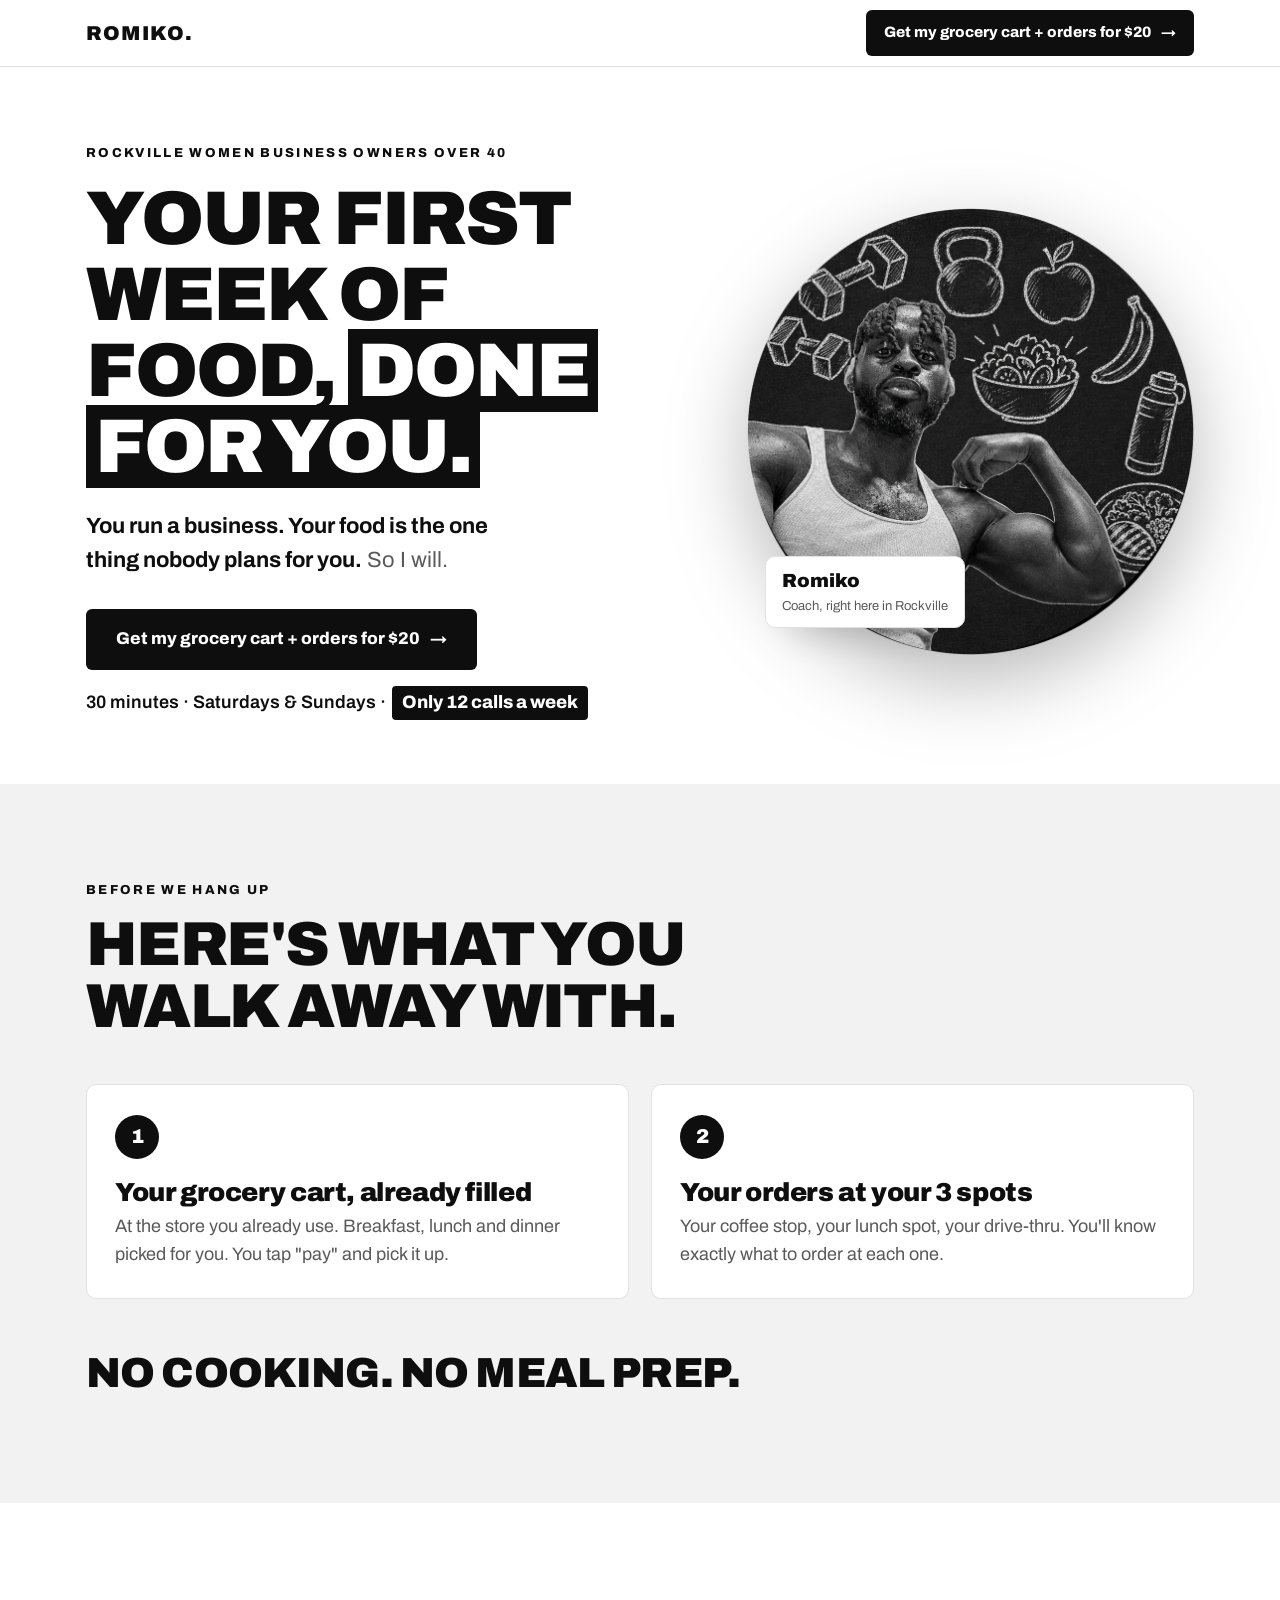
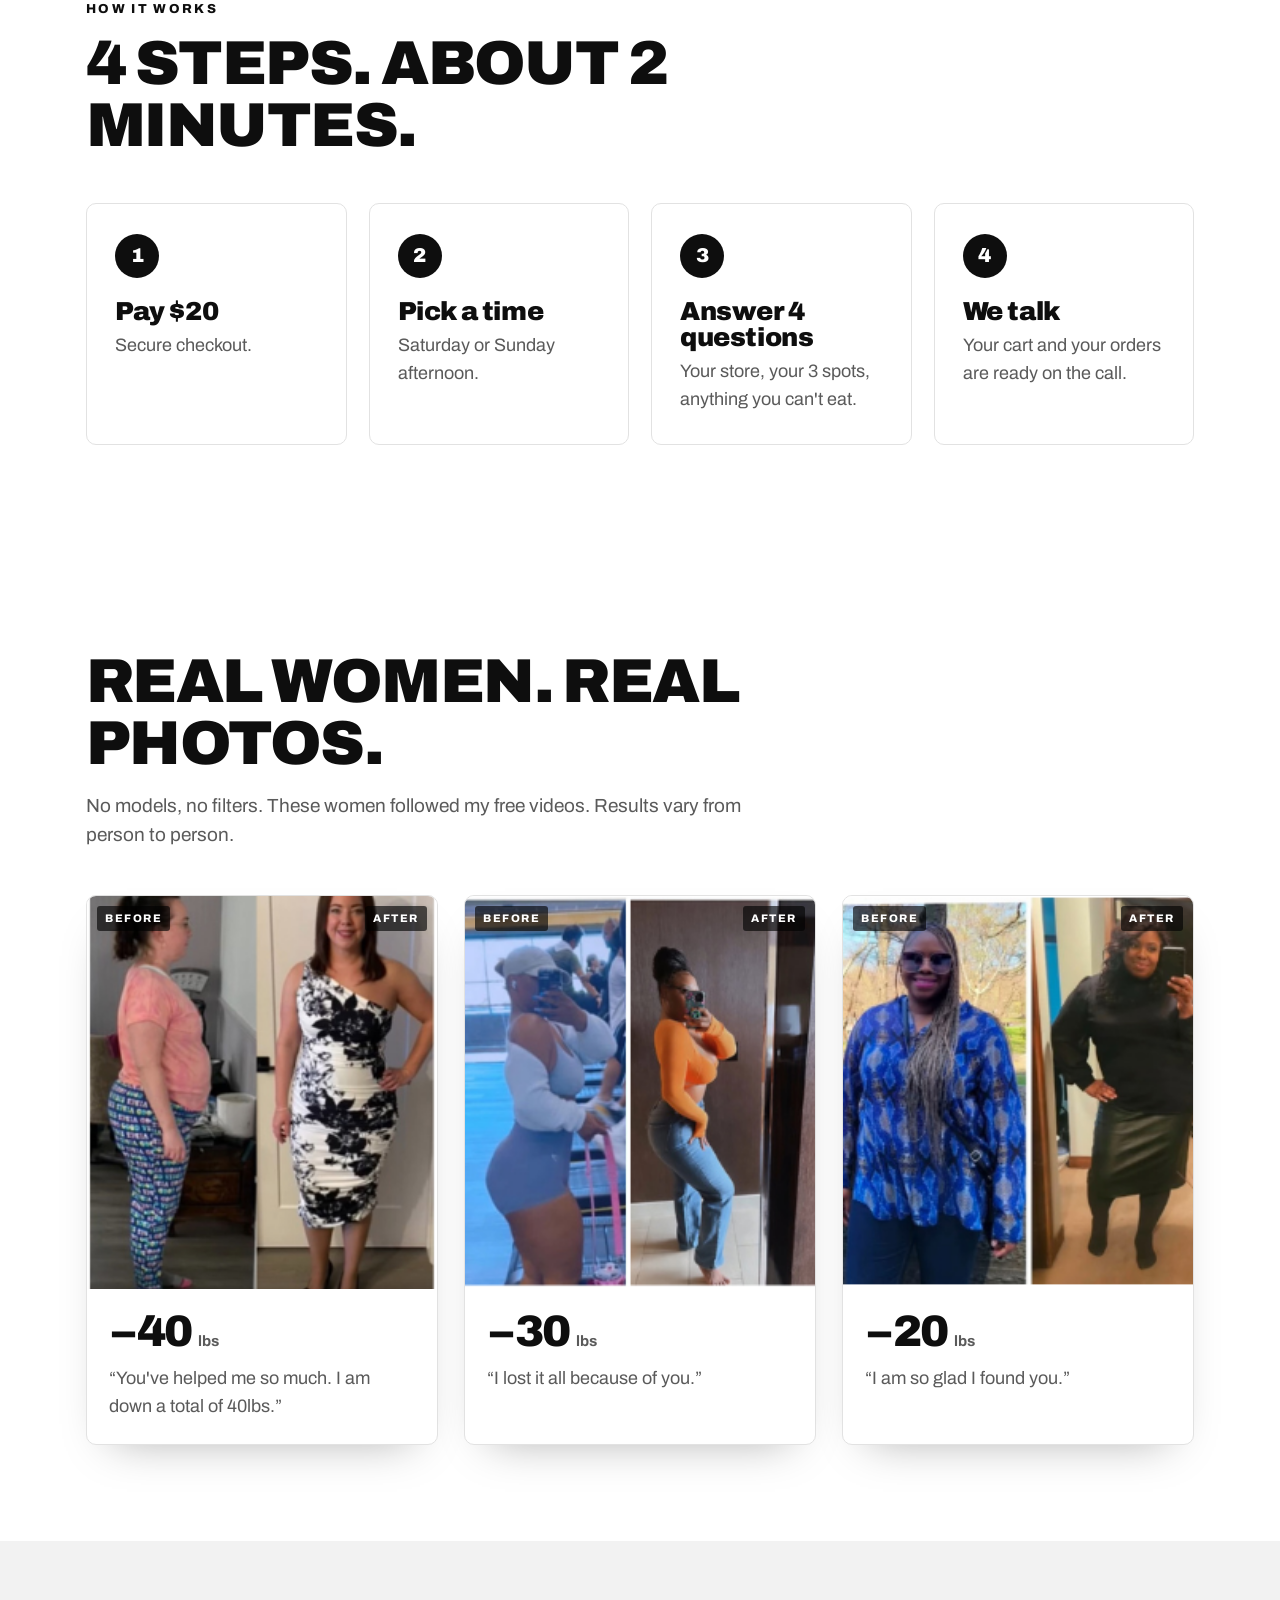
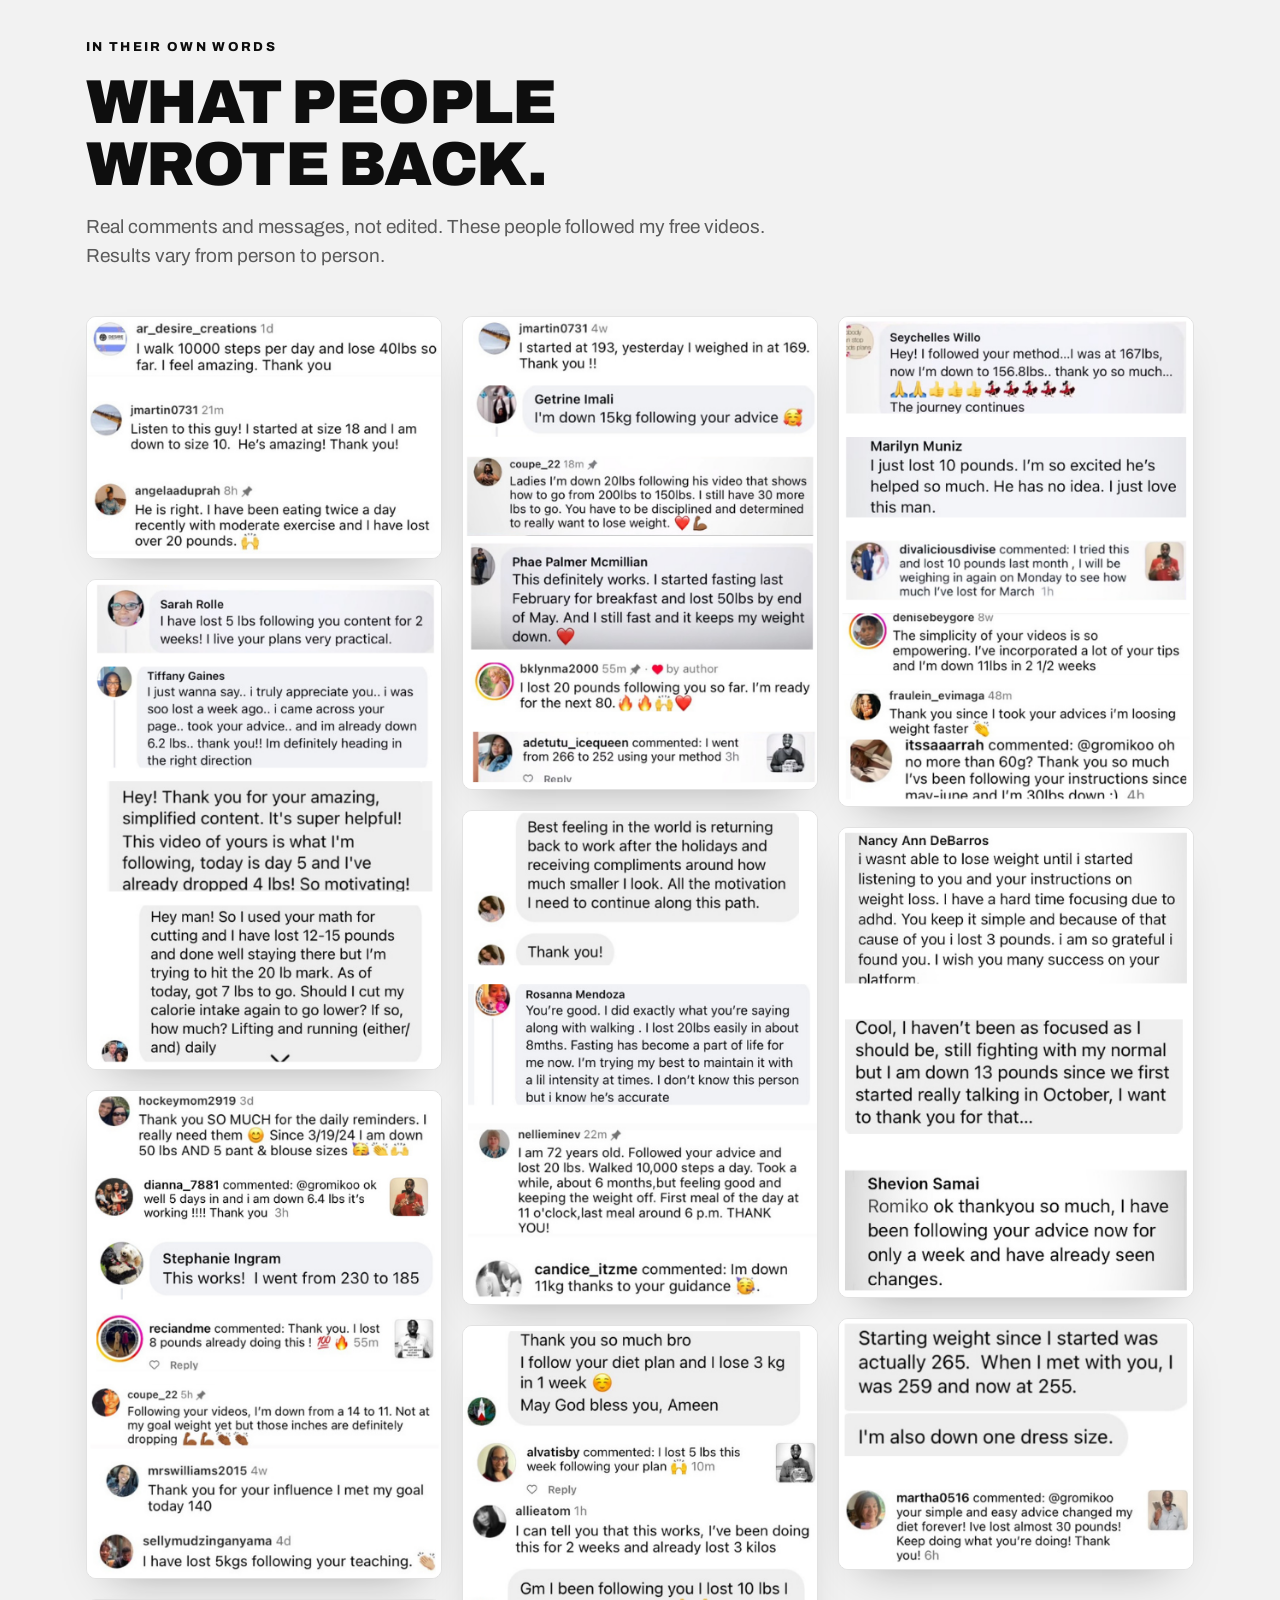
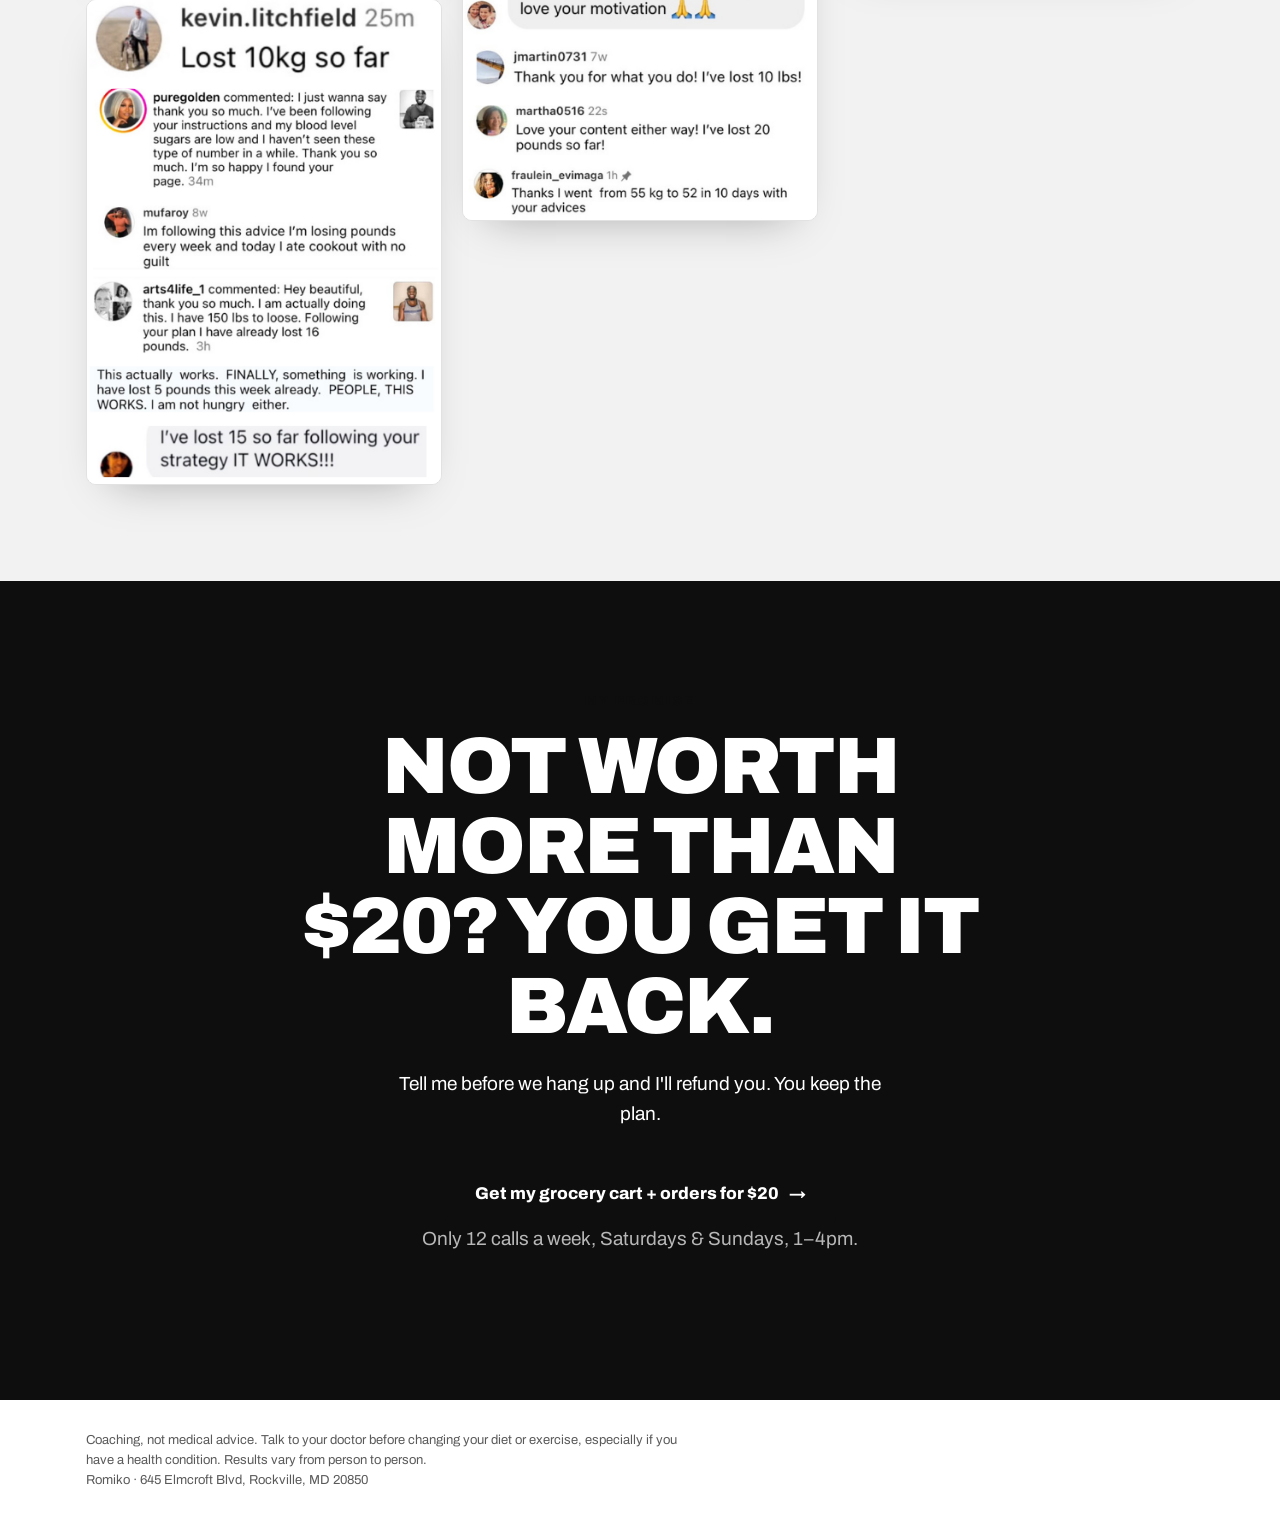
==== commit 5f64879d: "Pay buttons: 'Get my grocery cart + orders for $20' Co-Authored-By: Claude Opus 5.5 <noreply@anthrop" ====
--- a/index.html
+++ b/index.html
@@ -24,7 +24,7 @@
 <nav>
   <div class="wrap">
     <a class="logo" href="./">Romiko<span>.</span></a>
-    <a class="btn pay" href="https://buy.stripe.com/28EfZhc9v9Z80Si1YJ87K00">Book for $20 <span class="arr">→</span></a>
+    <a class="btn pay" href="https://buy.stripe.com/28EfZhc9v9Z80Si1YJ87K00">Get my grocery cart + orders for $20 <span class="arr">→</span></a>
   </div>
 </nav>
 
@@ -34,7 +34,7 @@
       <div class="eyebrow rise">Rockville women business owners over 40</div>
       <h1 class="rise d1">Your first week of food, <span class="hl">done for you.</span></h1>
       <p class="lead rise d2"><b>You run a business. Your food is the one thing nobody plans for you.</b> So I will.</p>
-      <a class="btn pay rise d3" href="https://buy.stripe.com/28EfZhc9v9Z80Si1YJ87K00">Book my call for $20 <span class="arr">→</span></a>
+      <a class="btn pay rise d3" href="https://buy.stripe.com/28EfZhc9v9Z80Si1YJ87K00">Get my grocery cart + orders for $20 <span class="arr">→</span></a>
       <p class="spots rise d3">30 minutes · Saturdays &amp; Sundays · <b>Only 12 calls a week</b></p>
     </div>
     <div class="hero-me rise d4">
@@ -123,7 +123,7 @@
     <div class="eyebrow reveal">My promise</div>
     <h2 class="reveal">Not worth more than $20? You get it back.</h2>
     <p class="reveal">Tell me before we hang up and I'll refund you. You keep the plan.</p>
-    <a class="btn pay reveal" id="paybtn" href="https://buy.stripe.com/28EfZhc9v9Z80Si1YJ87K00">Pay $20 and pick my time <span class="arr">→</span></a>
+    <a class="btn pay reveal" id="paybtn" href="https://buy.stripe.com/28EfZhc9v9Z80Si1YJ87K00">Get my grocery cart + orders for $20 <span class="arr">→</span></a>
     <p class="fine light reveal">Only 12 calls a week, Saturdays &amp; Sundays, 1–4pm.</p>
   </div>
 </section>
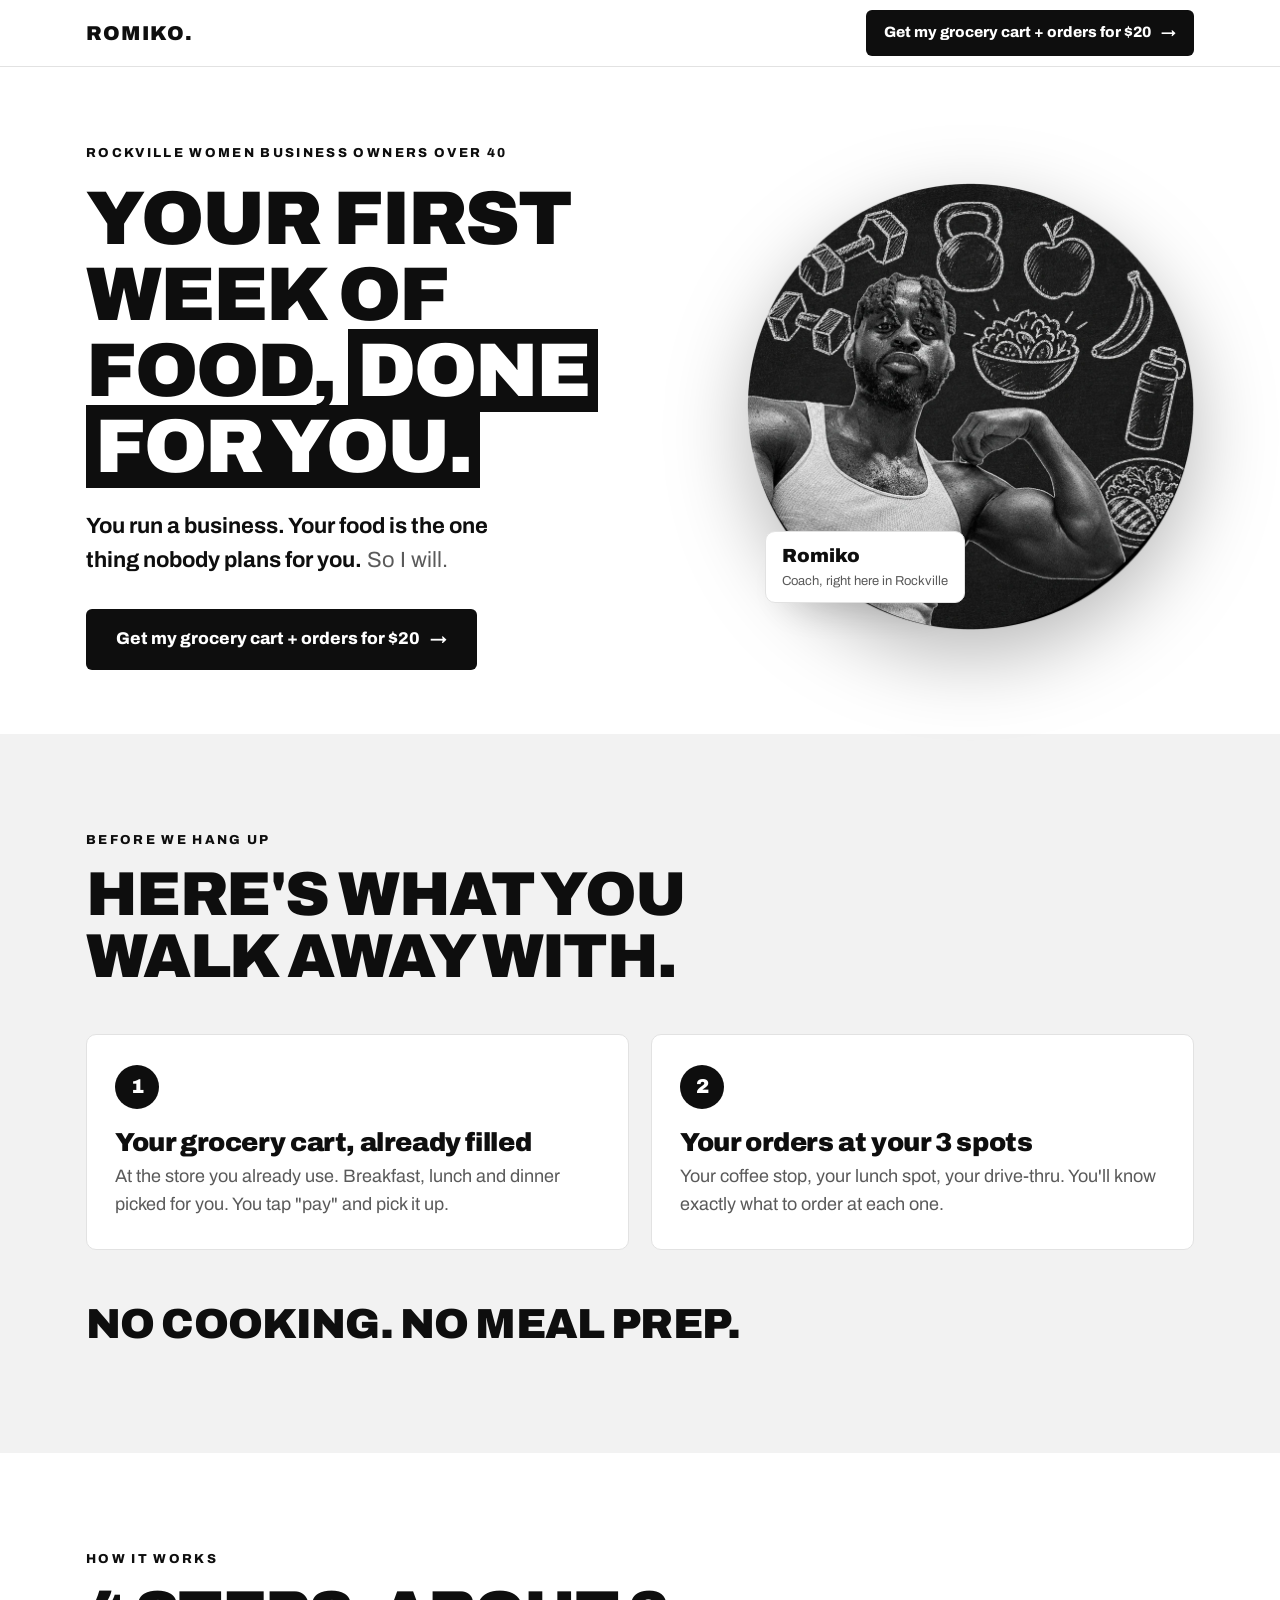
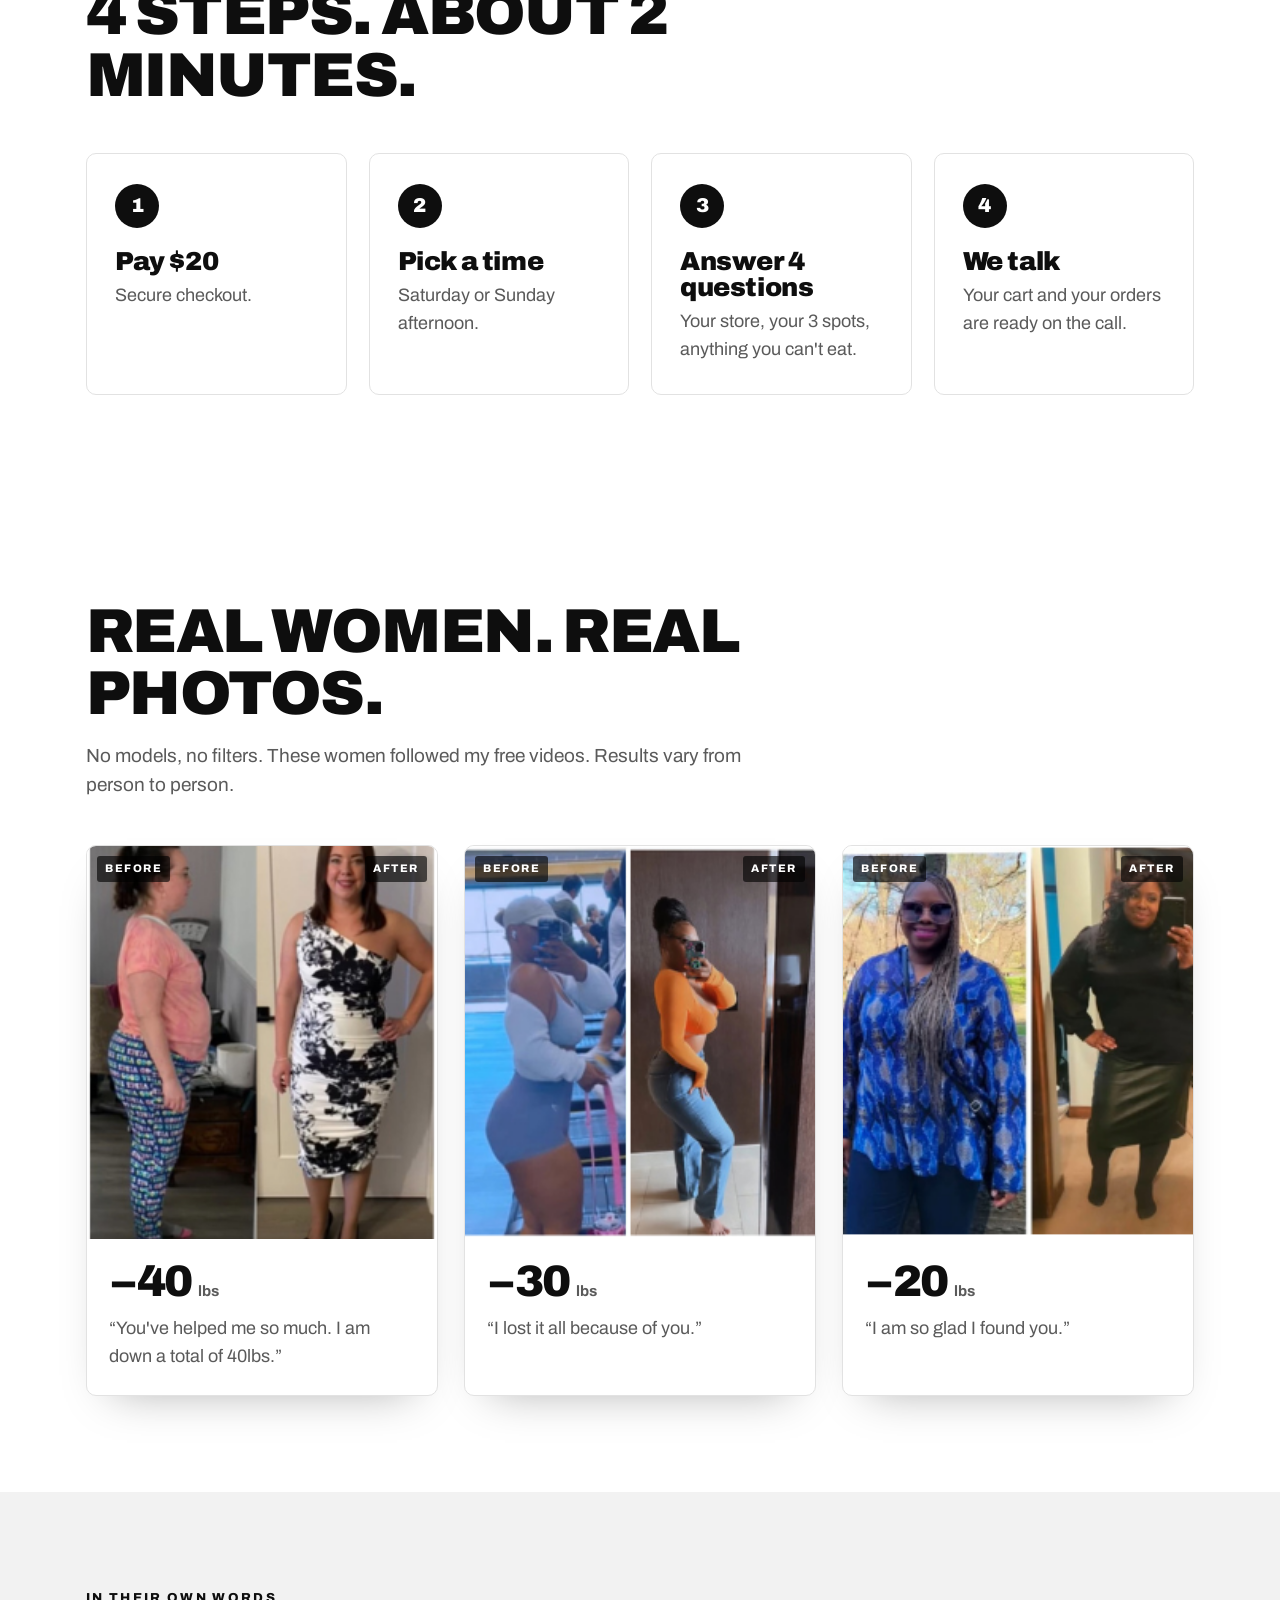
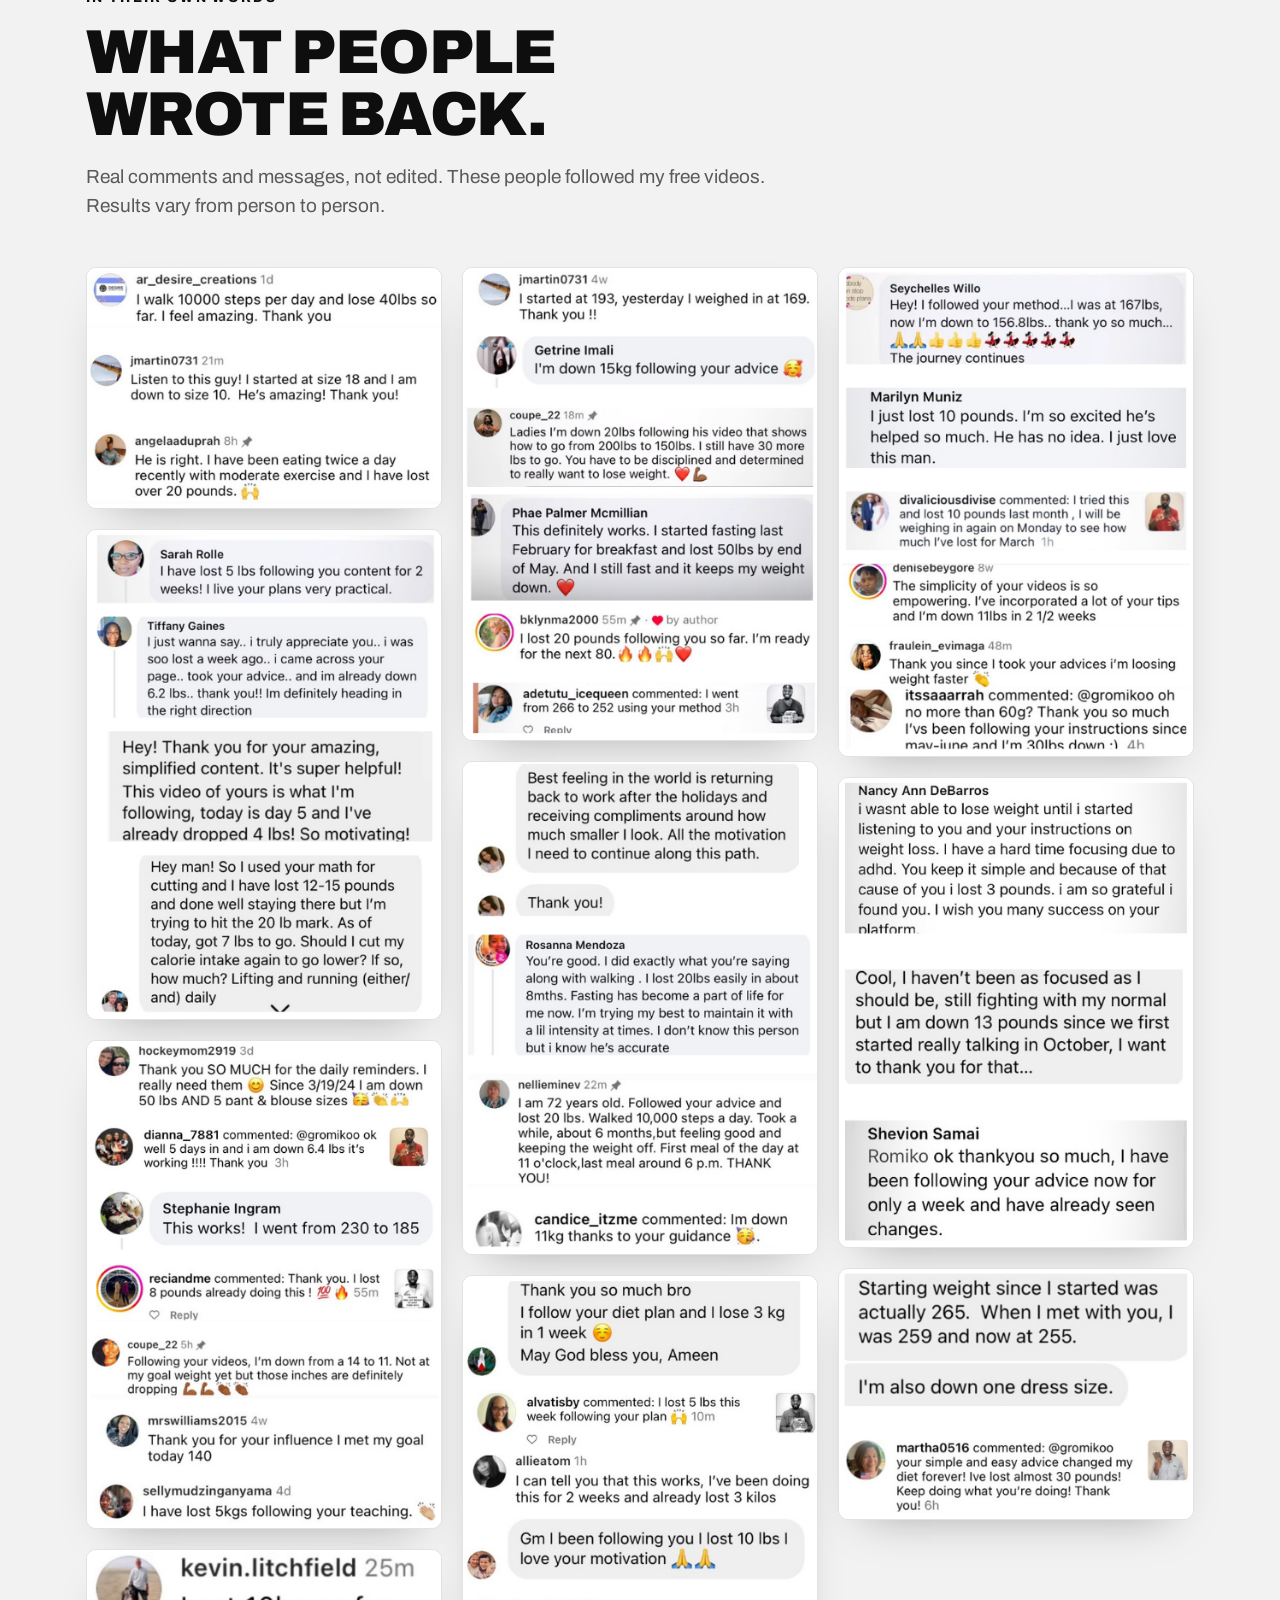
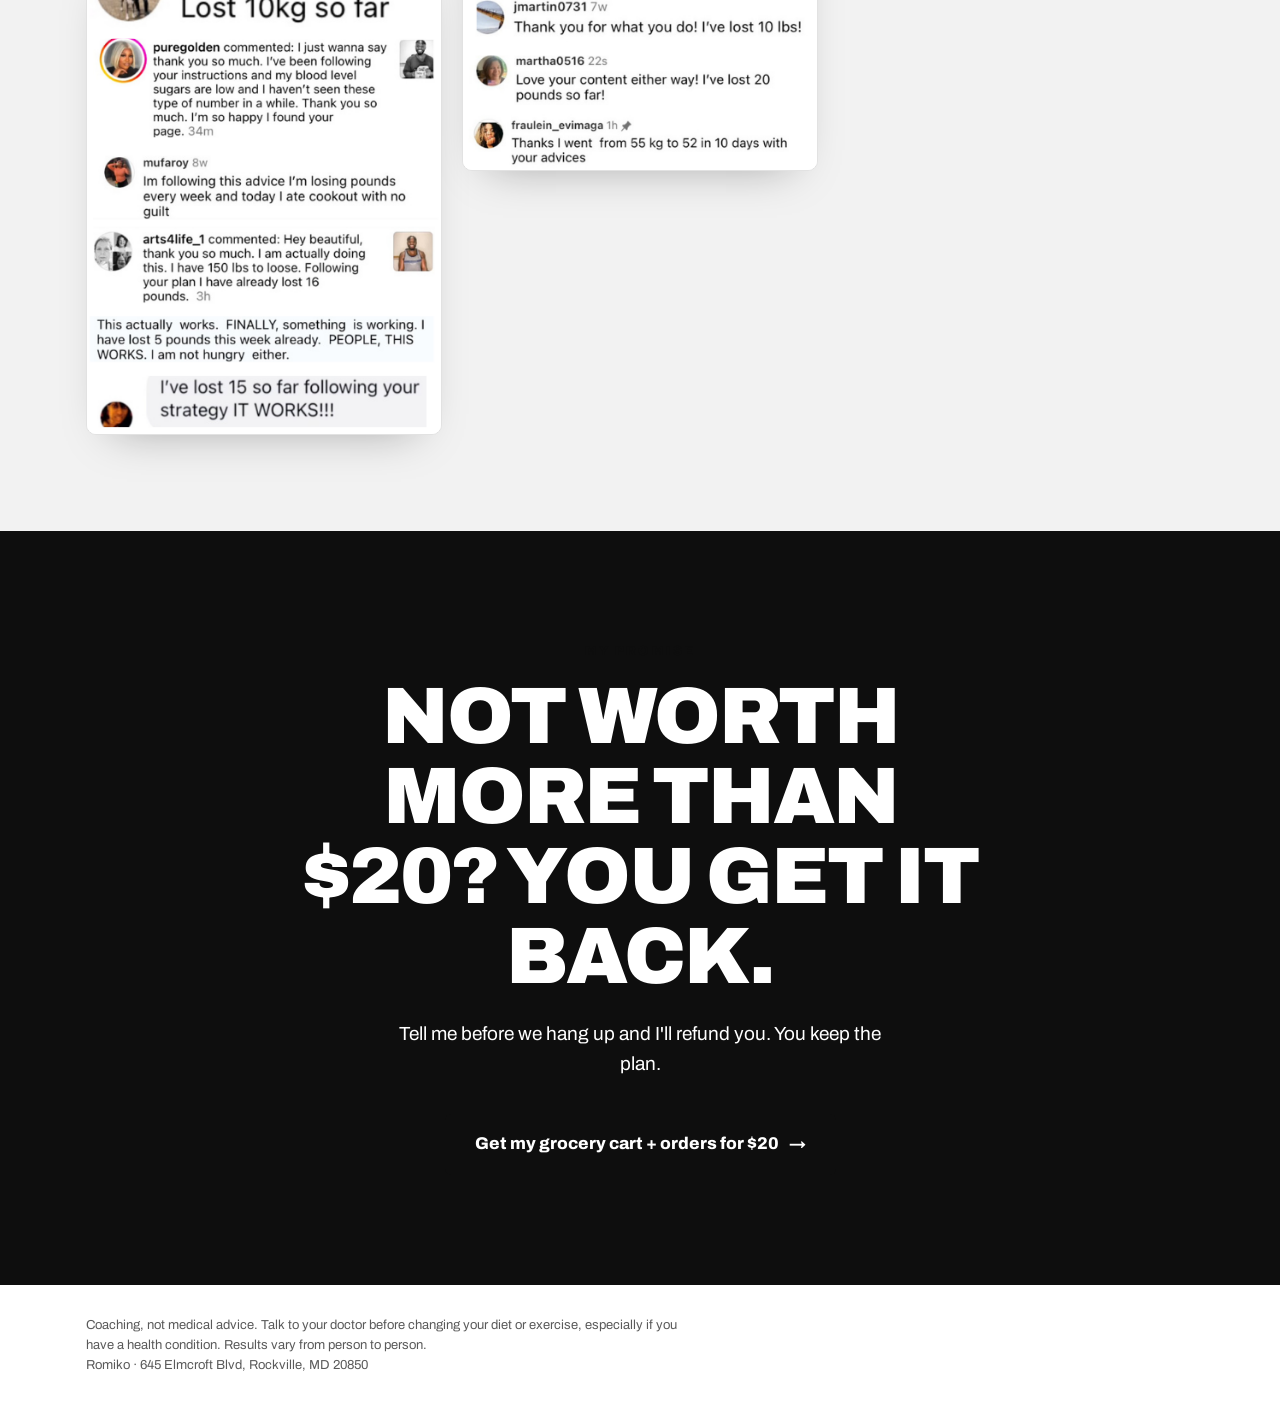
==== commit 7b12f16f: "Remove 30 min / weekend / 12 calls lines from main page Co-Authored-By: Claude Opus 5.5 <noreply@ant" ====
--- a/index.html
+++ b/index.html
@@ -35,7 +35,6 @@
       <h1 class="rise d1">Your first week of food, <span class="hl">done for you.</span></h1>
       <p class="lead rise d2"><b>You run a business. Your food is the one thing nobody plans for you.</b> So I will.</p>
       <a class="btn pay rise d3" href="https://buy.stripe.com/28EfZhc9v9Z80Si1YJ87K00">Get my grocery cart + orders for $20 <span class="arr">→</span></a>
-      <p class="spots rise d3">30 minutes · Saturdays &amp; Sundays · <b>Only 12 calls a week</b></p>
     </div>
     <div class="hero-me rise d4">
       <img src="img/romiko.webp" alt="Romiko, your coach" width="900" height="900">
@@ -124,7 +123,6 @@
     <h2 class="reveal">Not worth more than $20? You get it back.</h2>
     <p class="reveal">Tell me before we hang up and I'll refund you. You keep the plan.</p>
     <a class="btn pay reveal" id="paybtn" href="https://buy.stripe.com/28EfZhc9v9Z80Si1YJ87K00">Get my grocery cart + orders for $20 <span class="arr">→</span></a>
-    <p class="fine light reveal">Only 12 calls a week, Saturdays &amp; Sundays, 1–4pm.</p>
   </div>
 </section>
 
